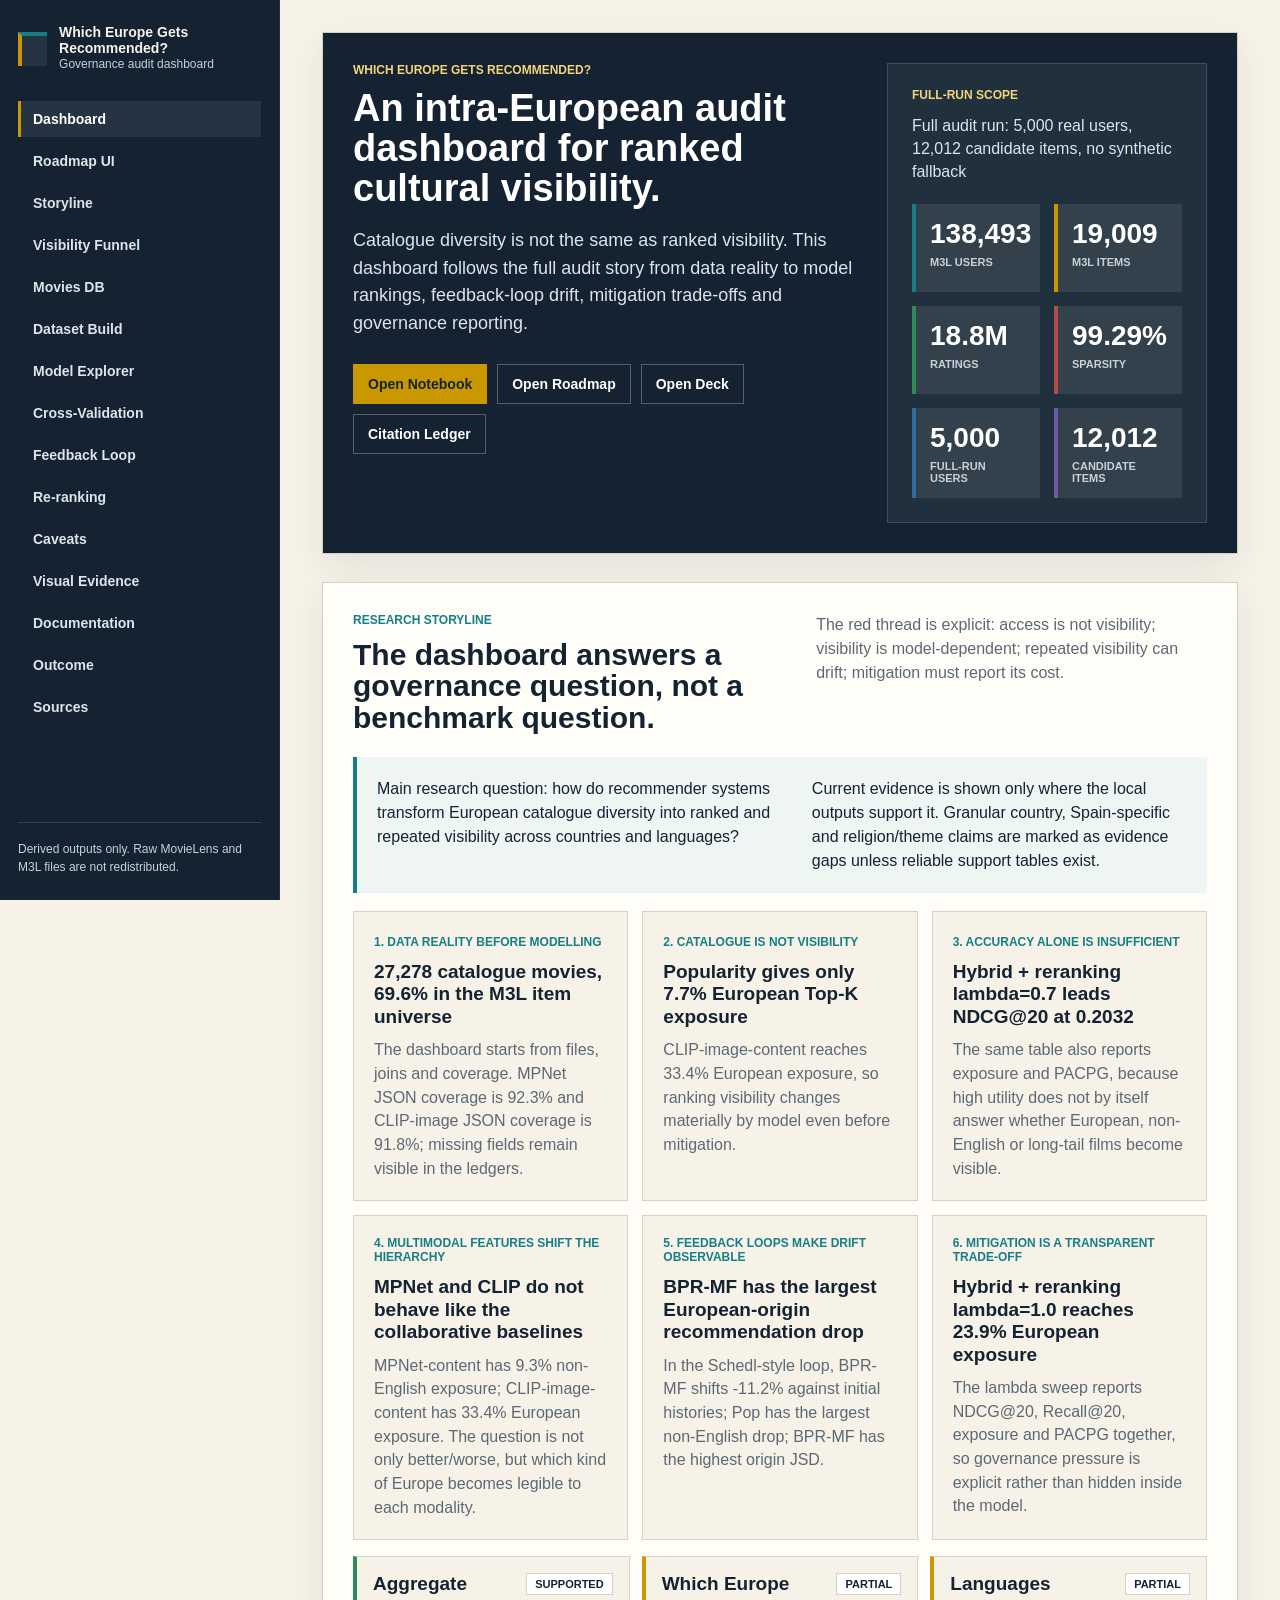
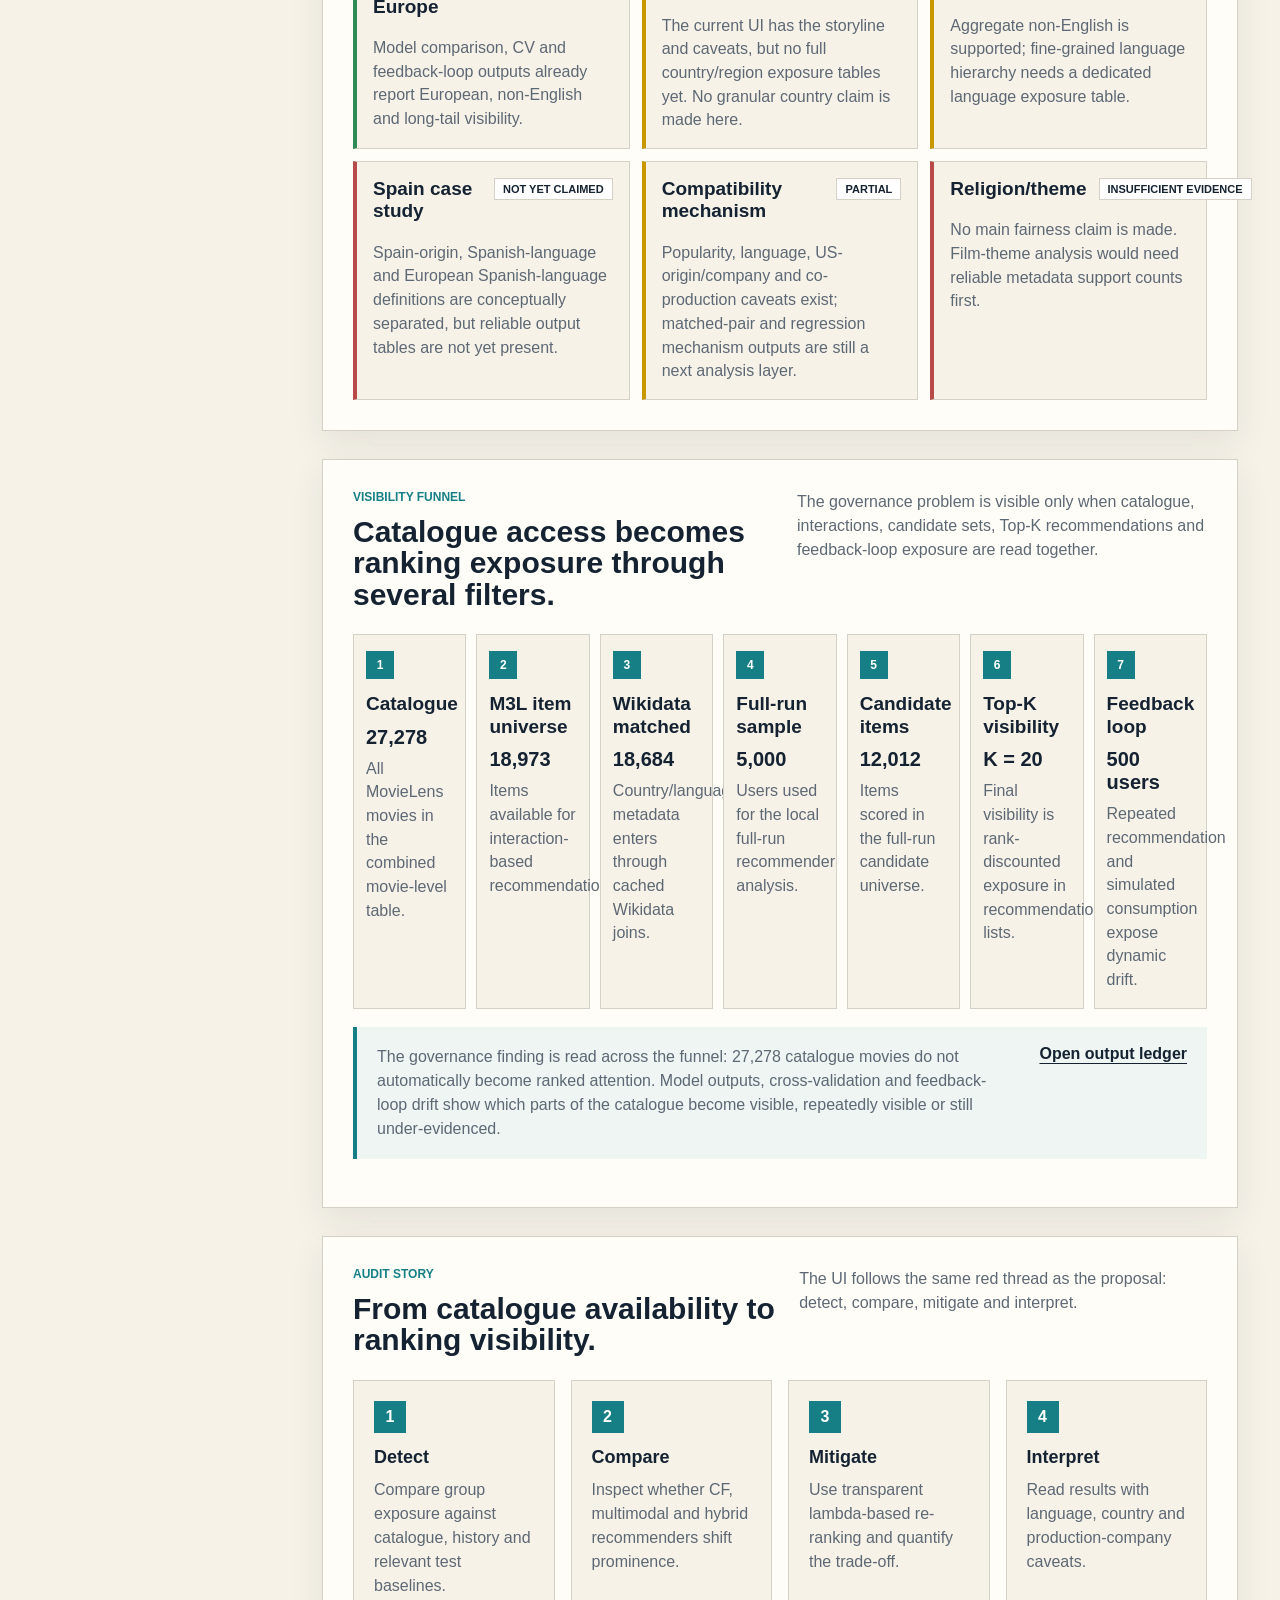
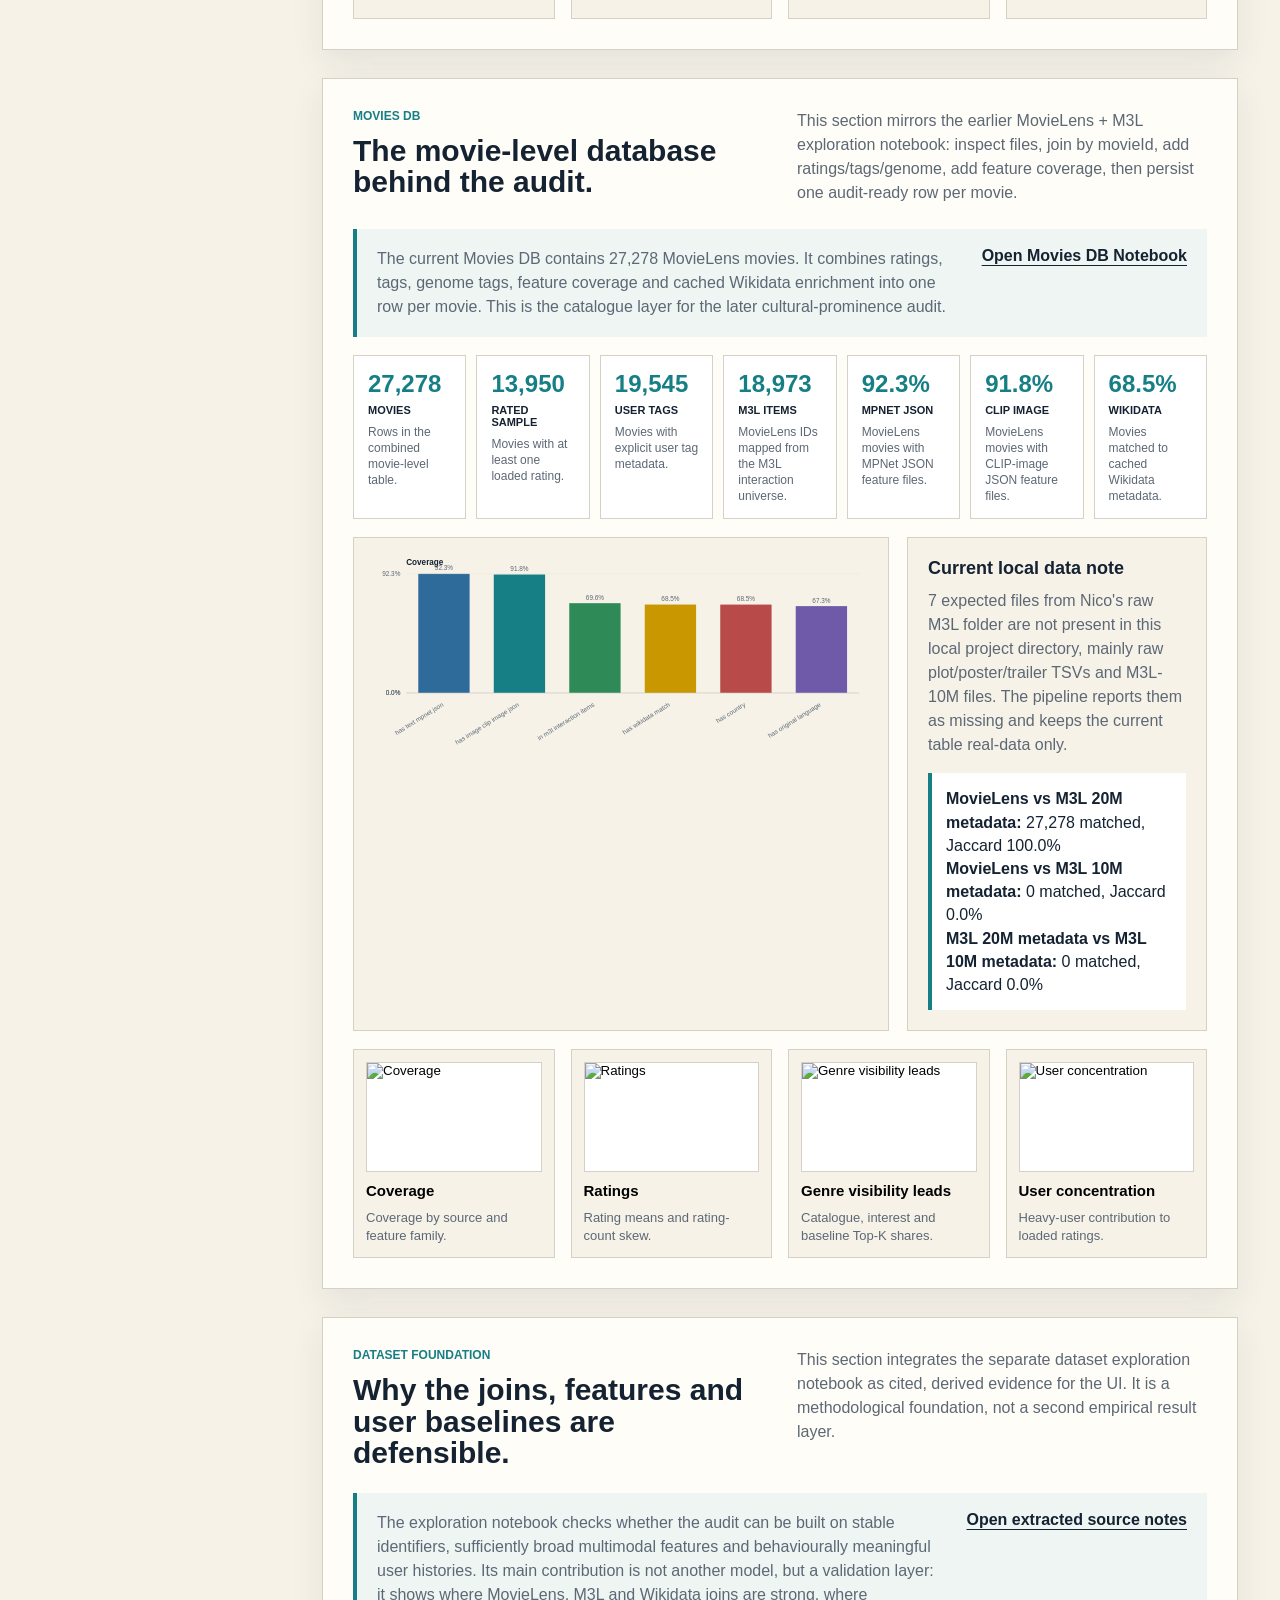
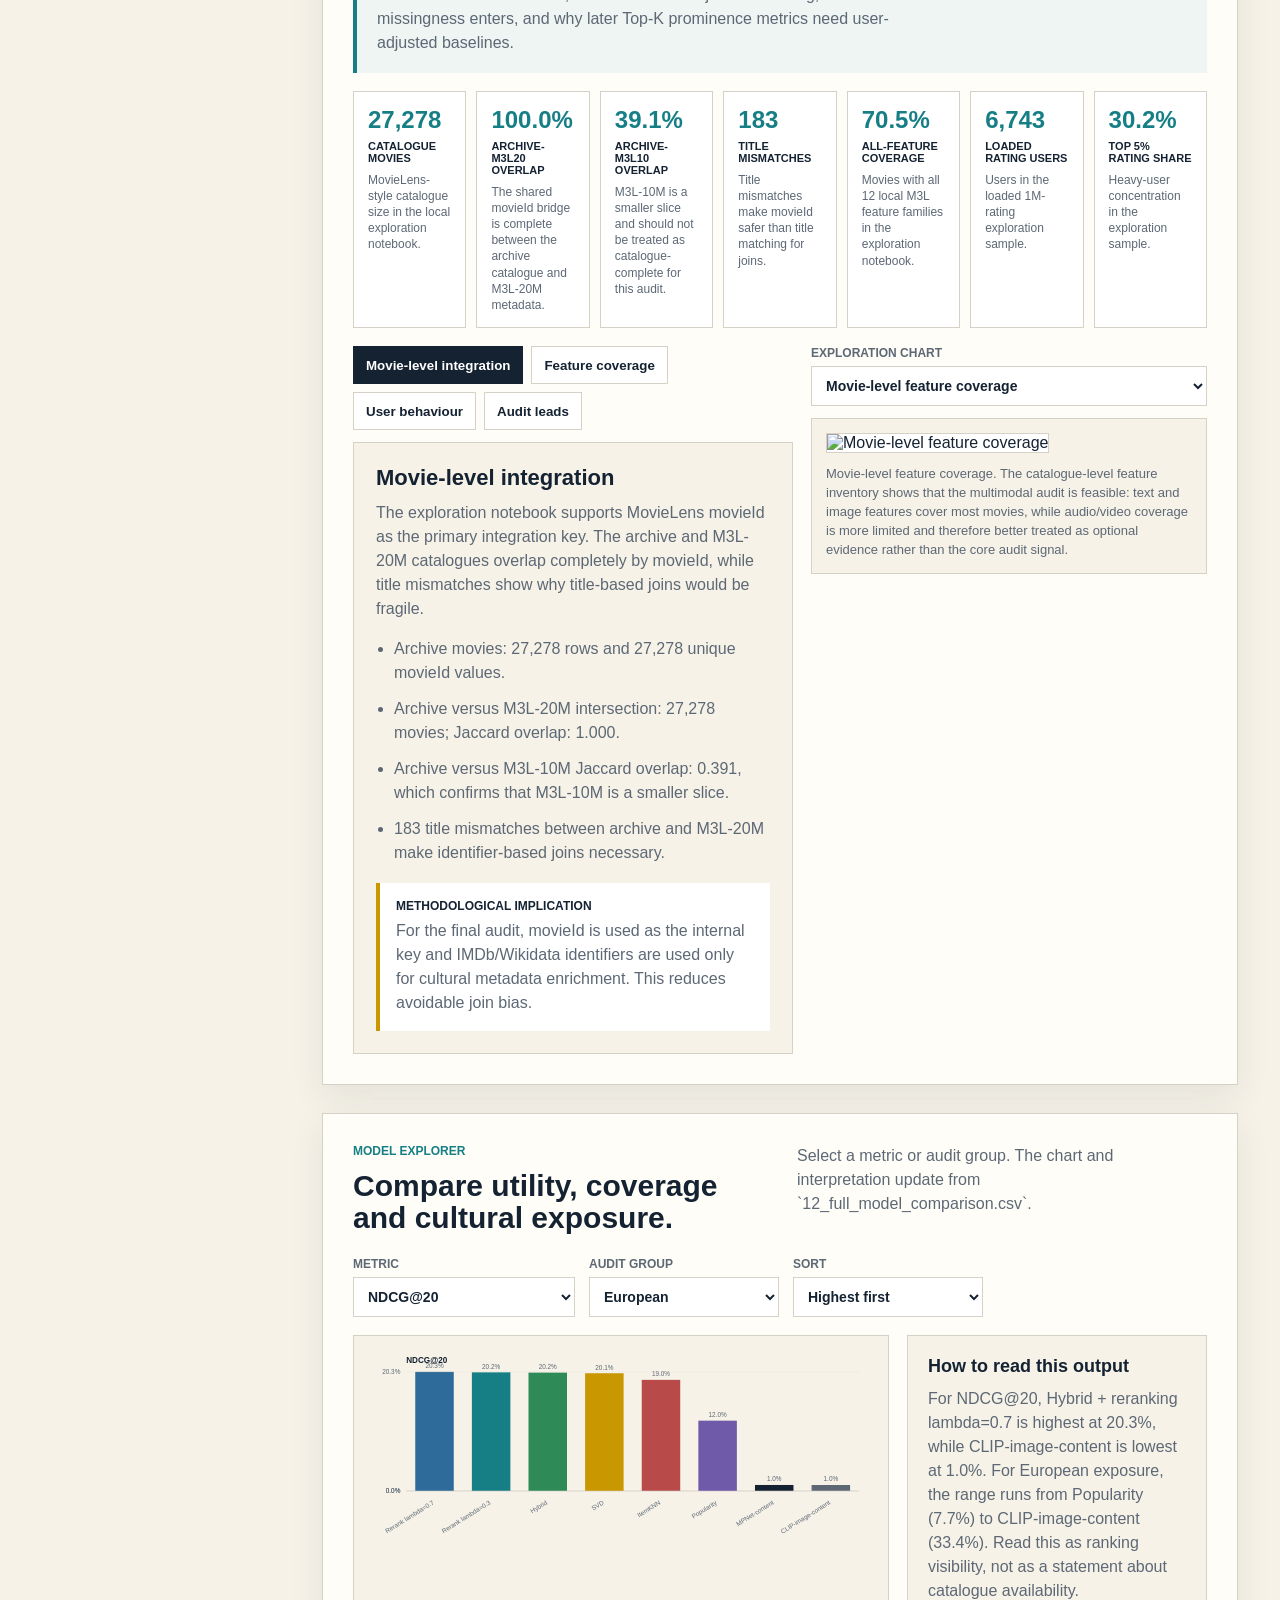
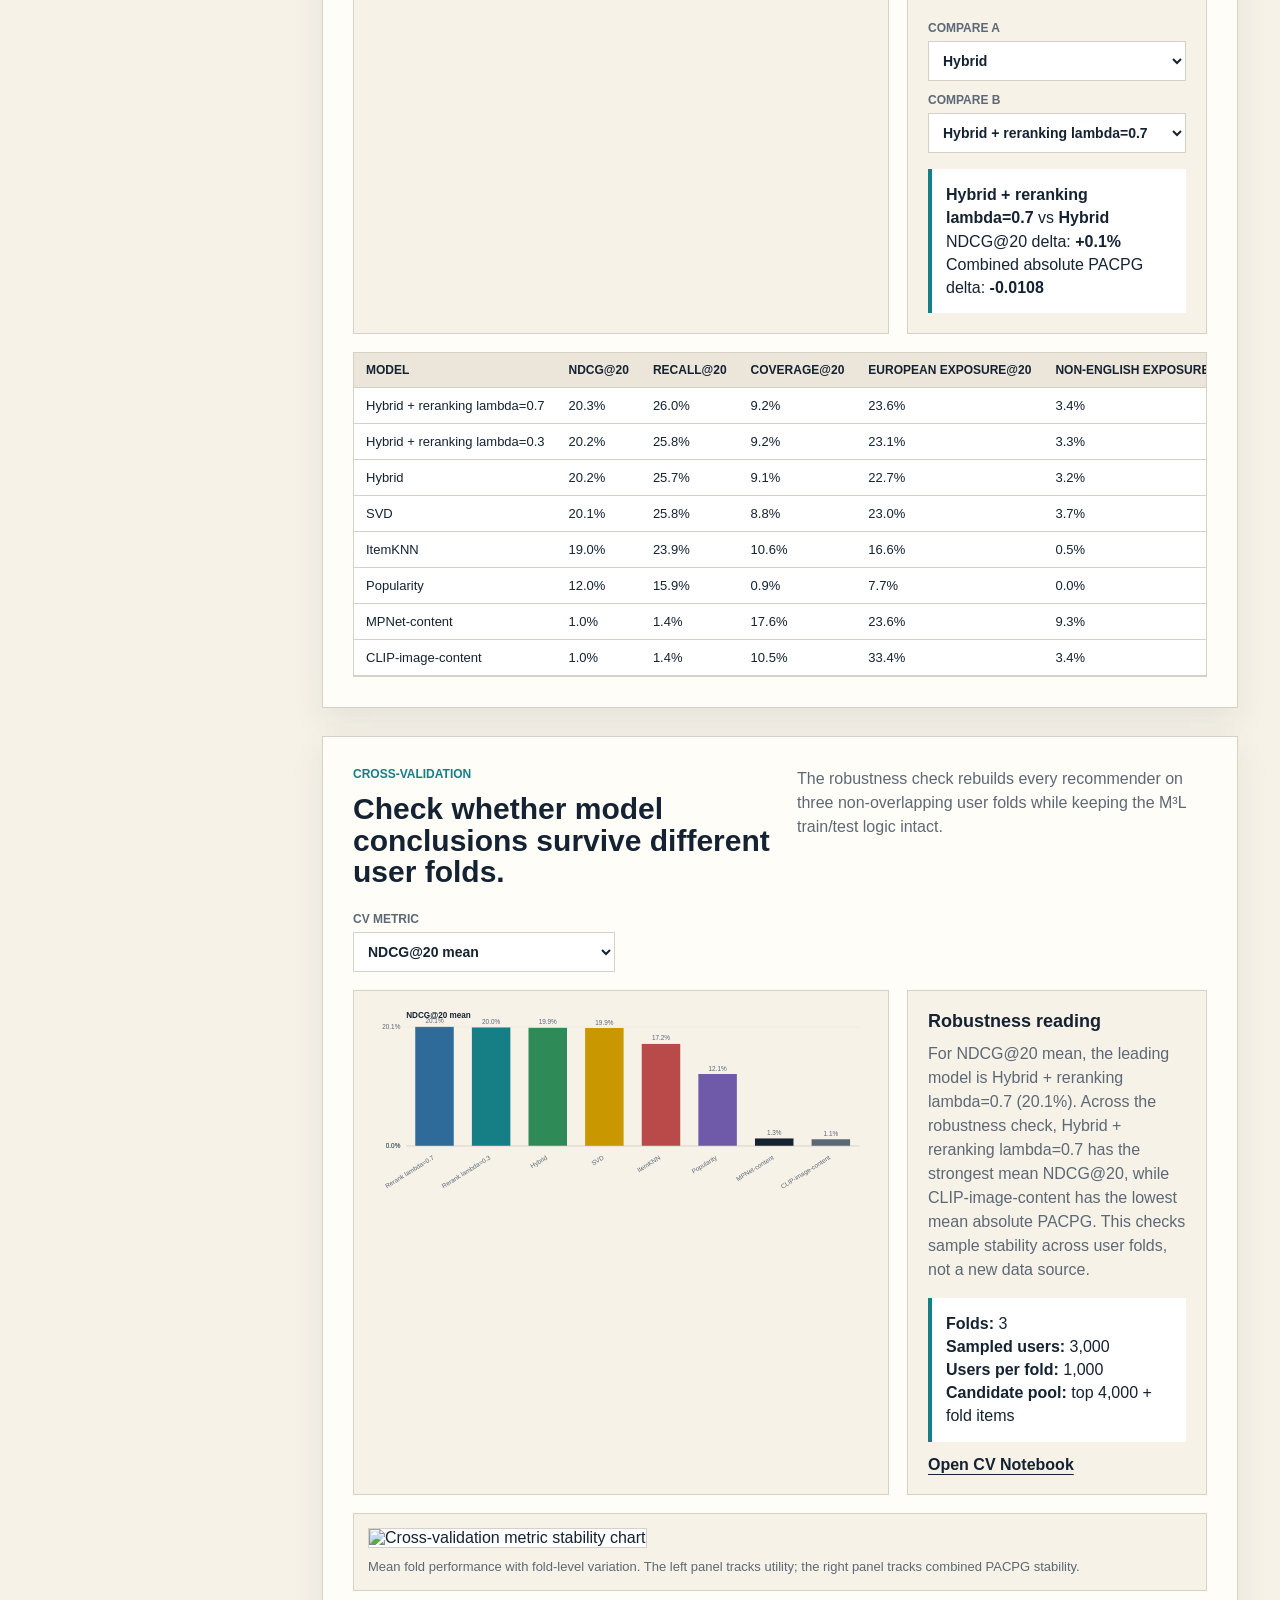
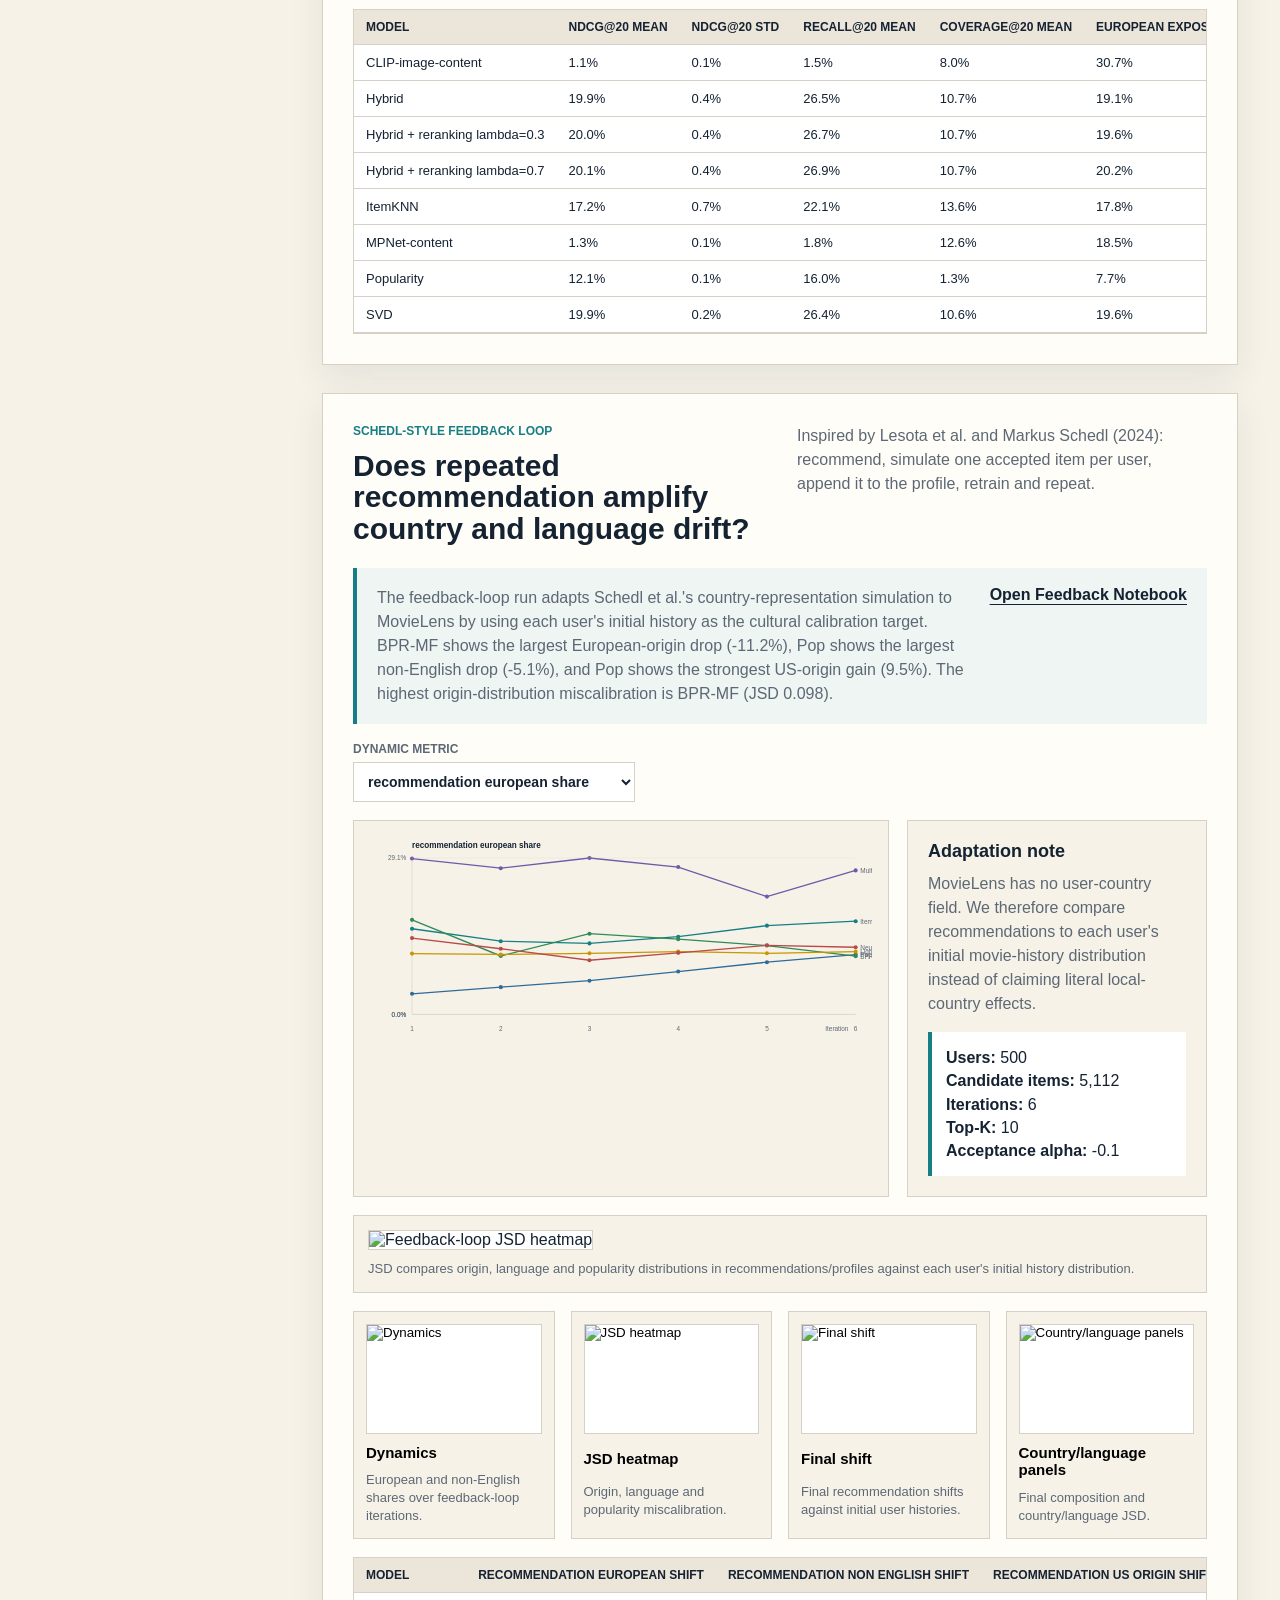
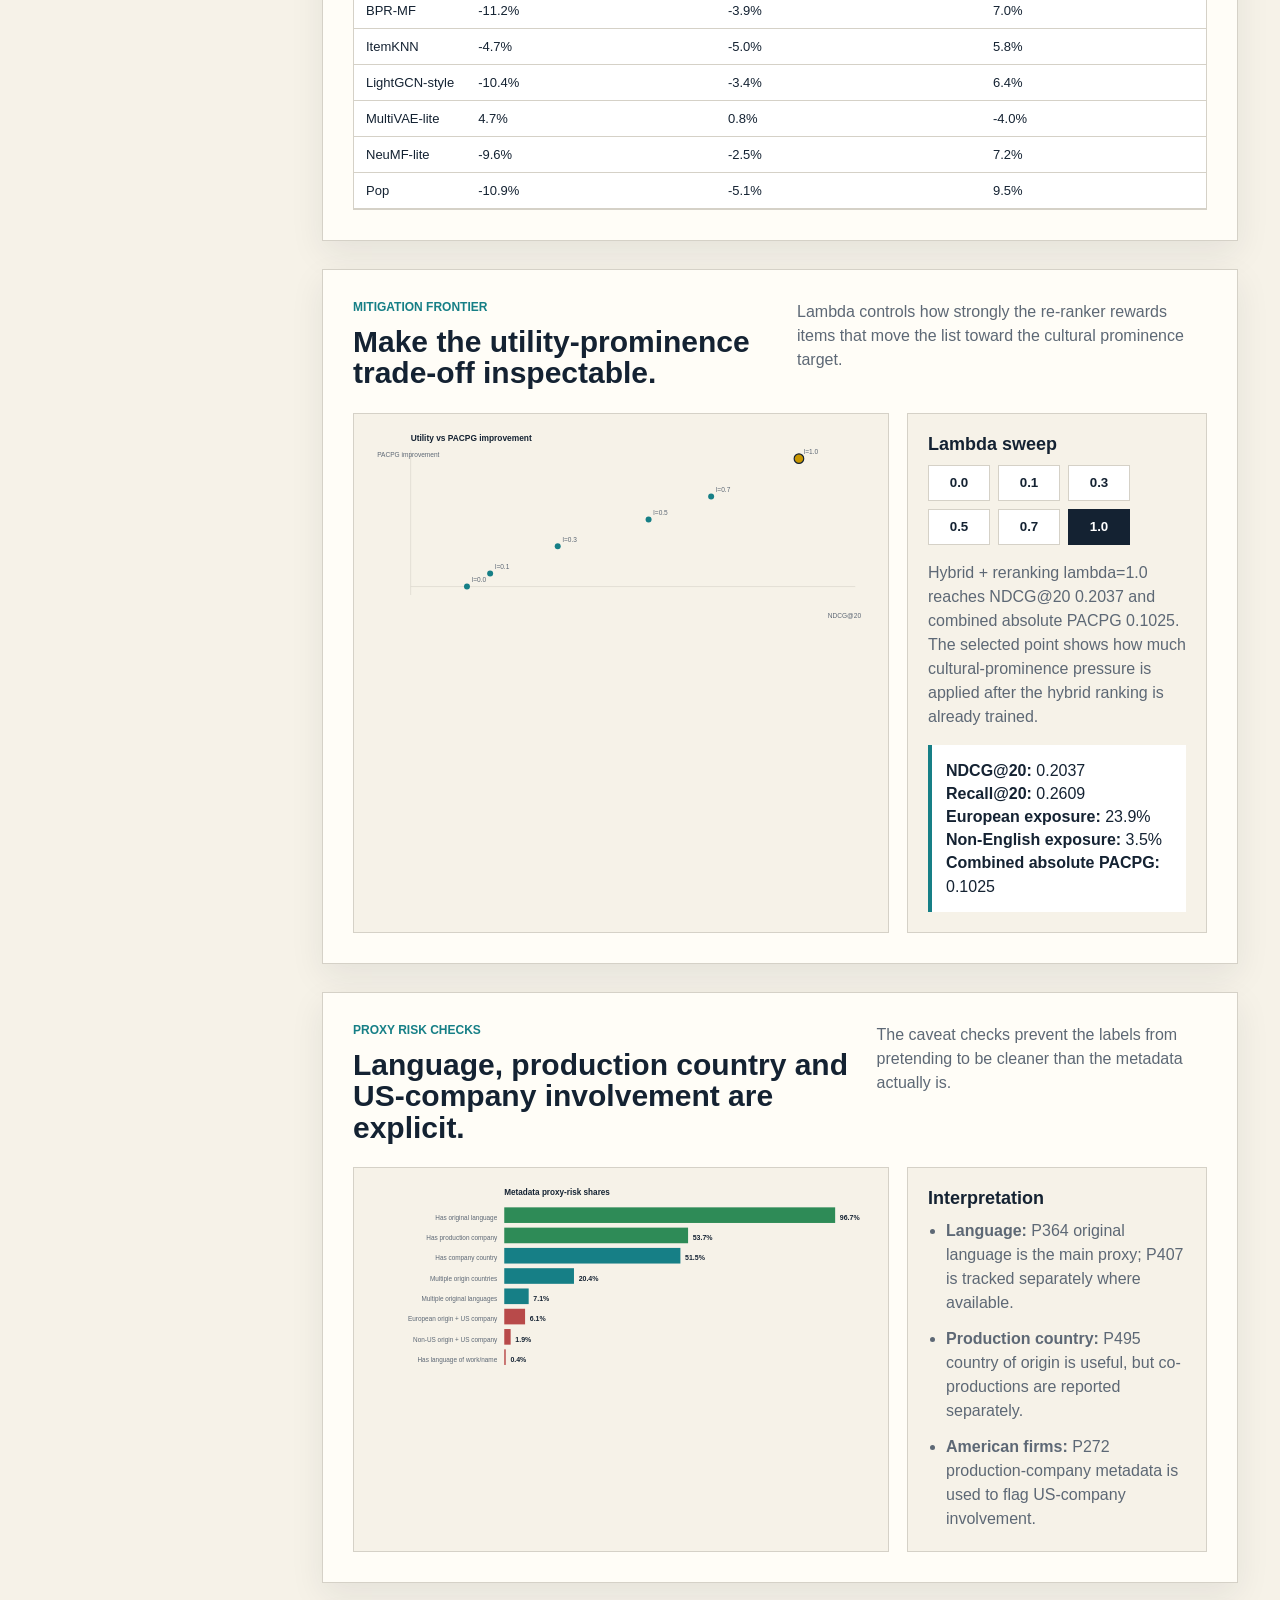
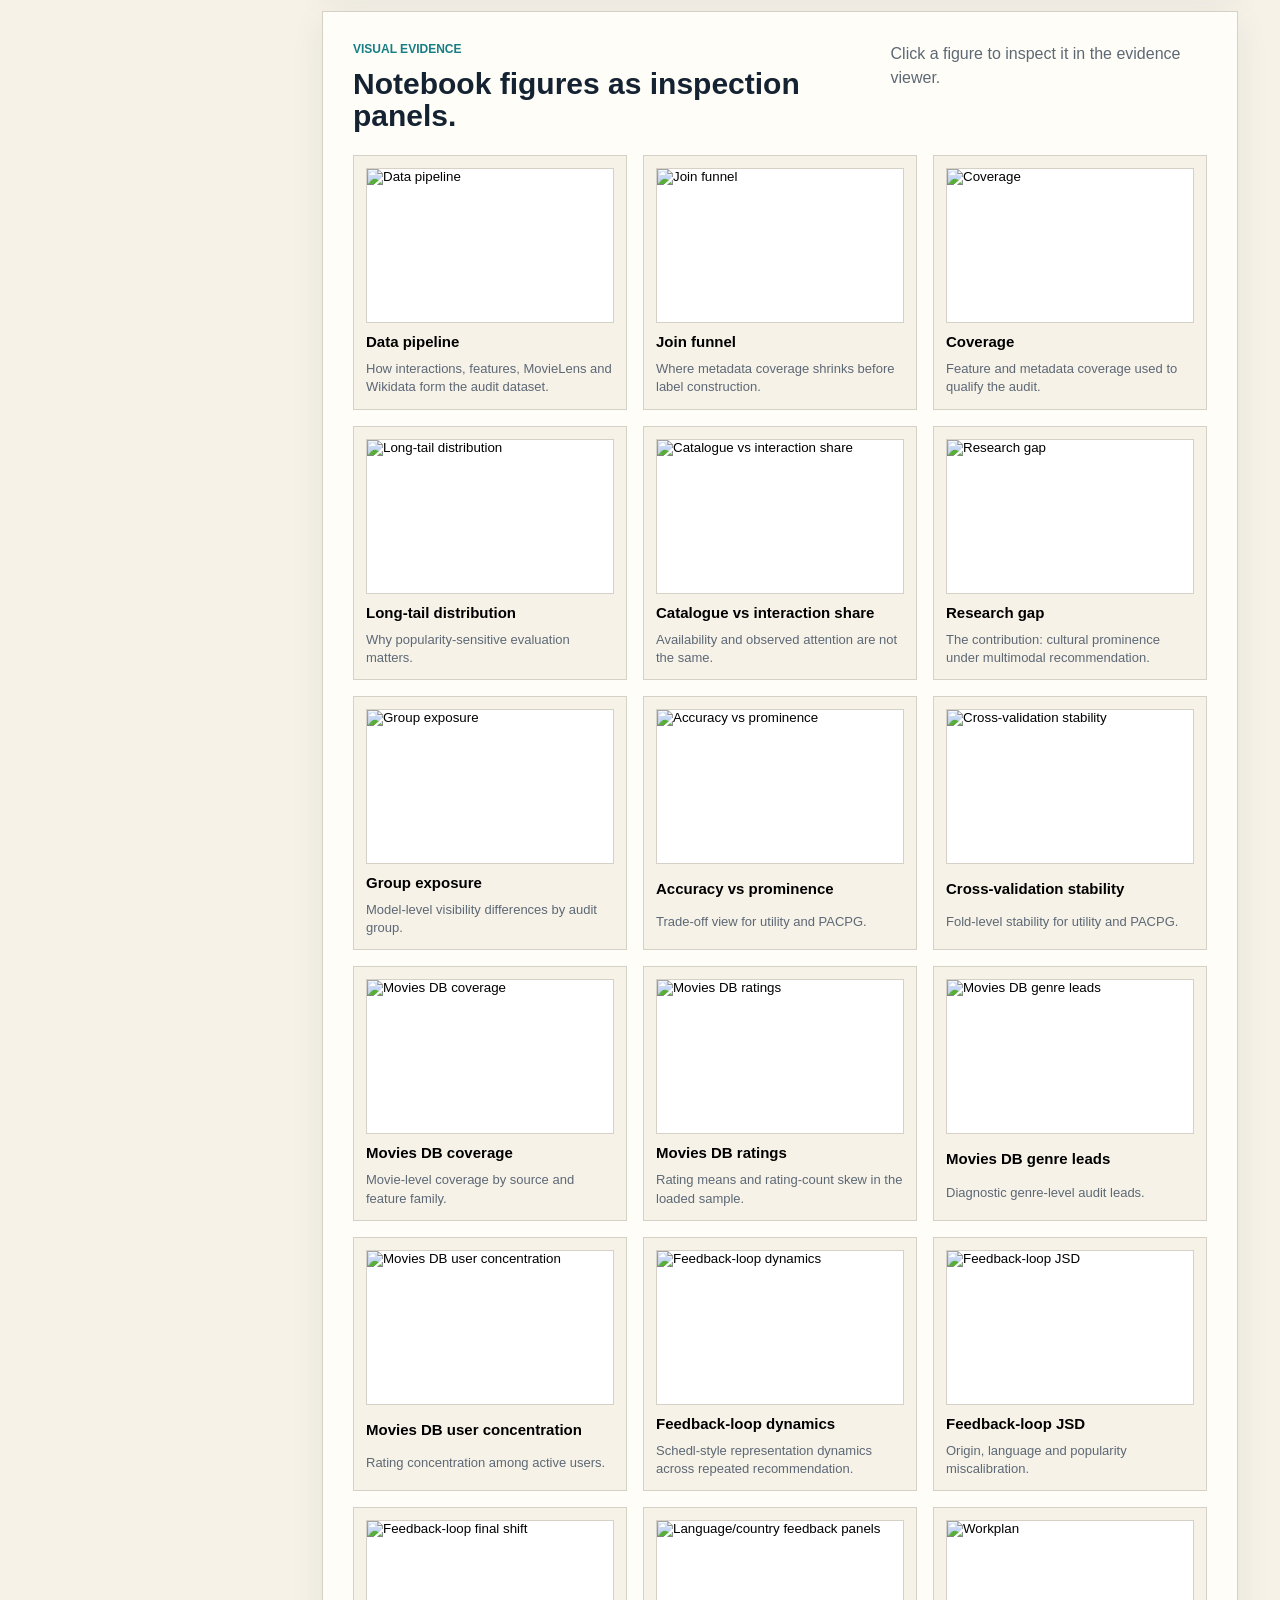
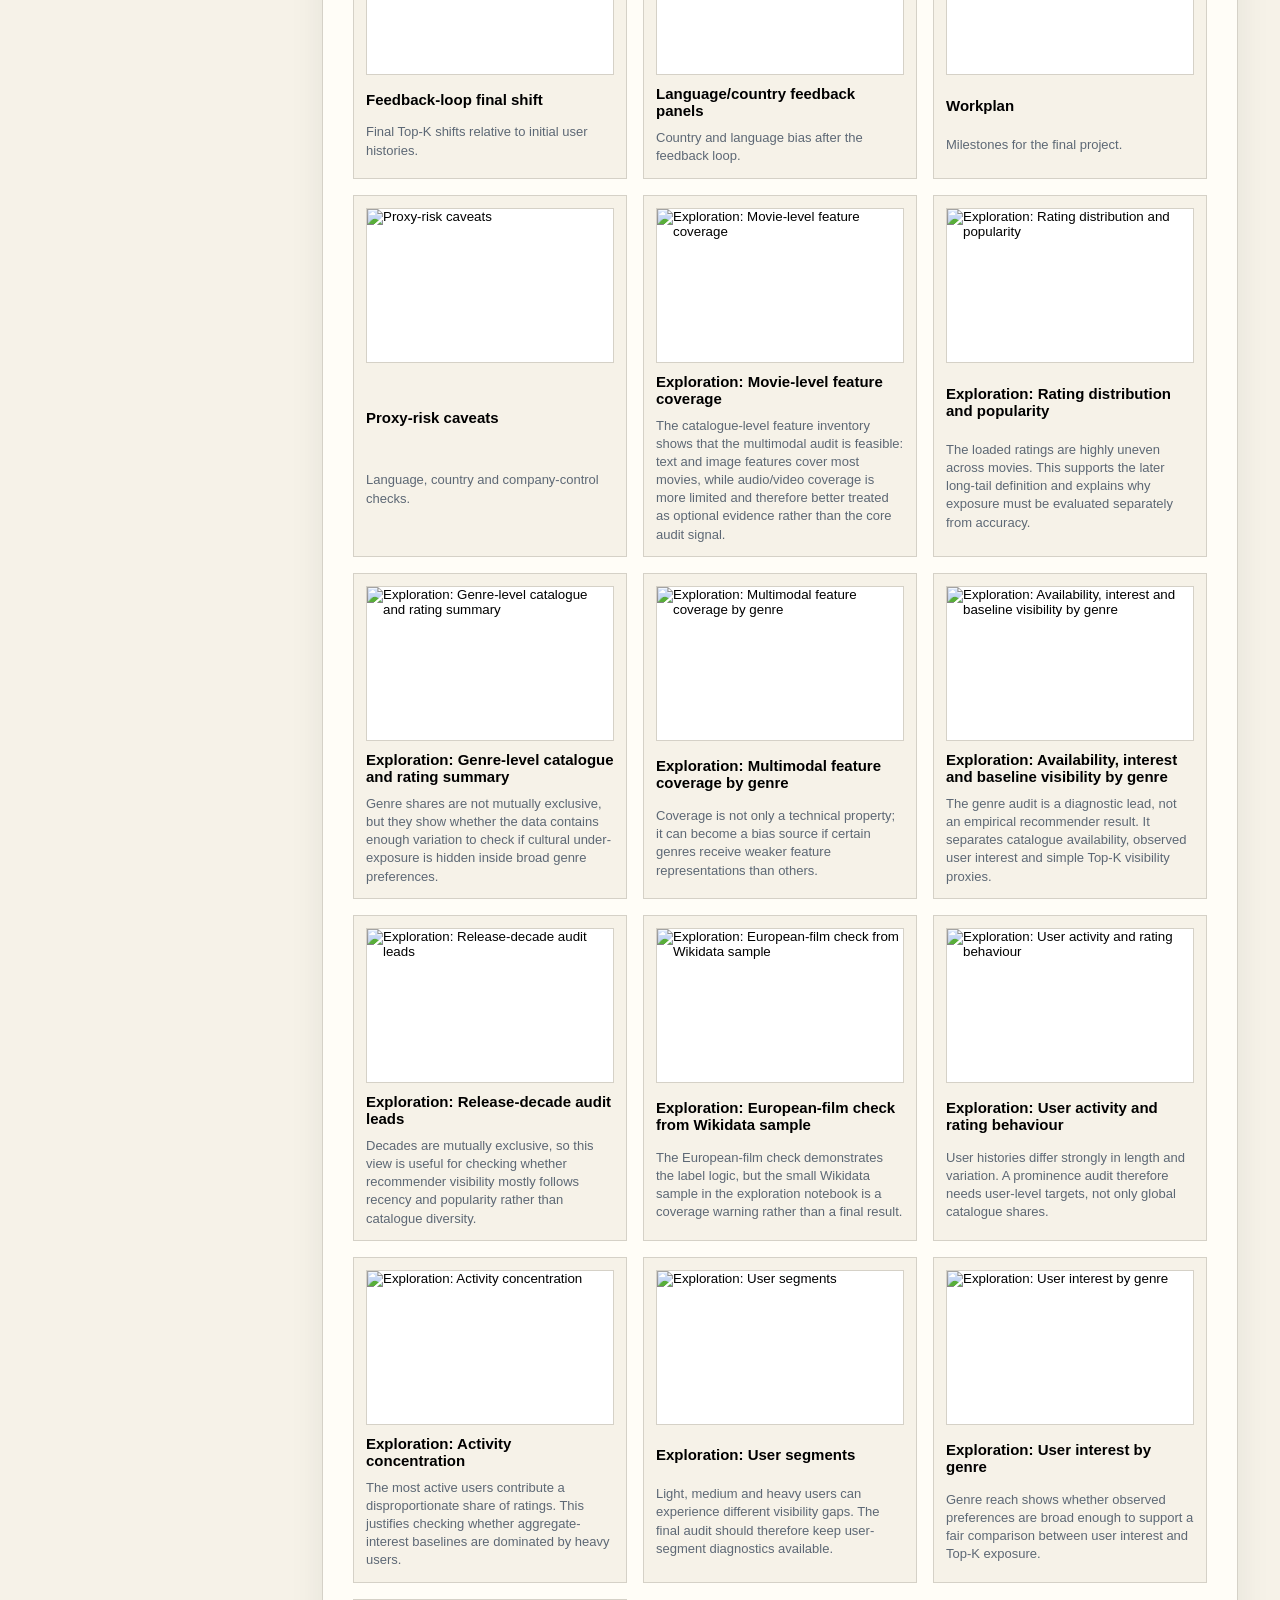
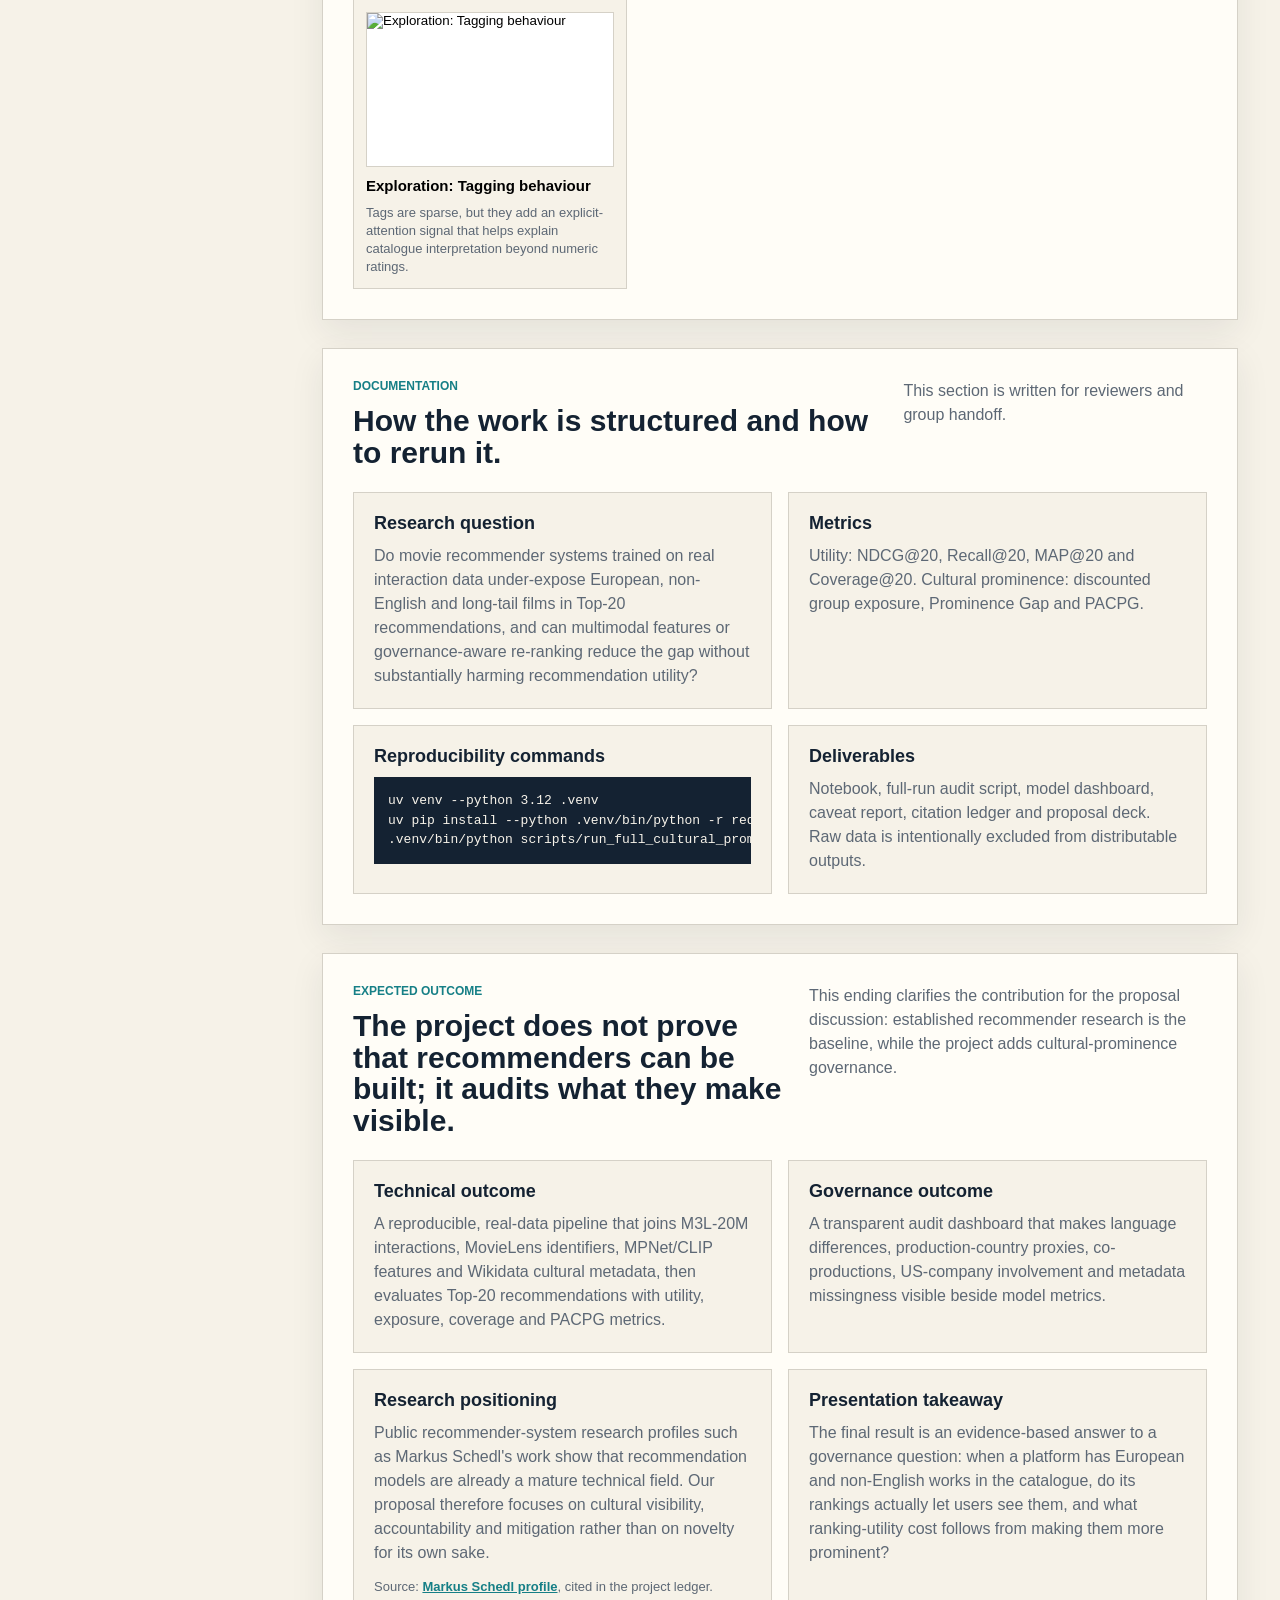
==== ui/index.html @ 0eaca61f "Initial cultural prominence audit analysis package" ====
<!doctype html>
<html lang="en">
  <head>
    <meta charset="utf-8" />
    <meta name="viewport" content="width=device-width, initial-scale=1" />
    <title>Which Europe Gets Recommended? | Interactive Audit Dashboard</title>
    <link rel="icon" href="data:," />
    <link rel="stylesheet" href="./styles.css" />
  </head>
  <body>
    <div class="app-shell">
      <aside class="sidebar" aria-label="Project navigation">
        <div class="brand">
          <div class="brand-mark" aria-hidden="true"></div>
          <div>
            <div class="brand-title">Which Europe Gets Recommended?</div>
            <div class="brand-subtitle">Governance audit dashboard</div>
          </div>
        </div>
        <nav class="nav-list">
          <a href="#dashboard" class="nav-link active" data-section-link="dashboard">Dashboard</a>
          <a href="./roadmap.html" class="nav-link">Roadmap UI</a>
          <a href="#storyline" class="nav-link" data-section-link="storyline">Storyline</a>
          <a href="#visibility-funnel" class="nav-link" data-section-link="visibility-funnel">Visibility Funnel</a>
          <a href="#movies-db" class="nav-link" data-section-link="movies-db">Movies DB</a>
          <a href="#dataset-foundation" class="nav-link" data-section-link="dataset-foundation">Dataset Build</a>
          <a href="#models" class="nav-link" data-section-link="models">Model Explorer</a>
          <a href="#cross-validation" class="nav-link" data-section-link="cross-validation">Cross-Validation</a>
          <a href="#feedback-loop" class="nav-link" data-section-link="feedback-loop">Feedback Loop</a>
          <a href="#reranking" class="nav-link" data-section-link="reranking">Re-ranking</a>
          <a href="#caveats" class="nav-link" data-section-link="caveats">Caveats</a>
          <a href="#evidence" class="nav-link" data-section-link="evidence">Visual Evidence</a>
          <a href="#documentation" class="nav-link" data-section-link="documentation">Documentation</a>
          <a href="#outcome" class="nav-link" data-section-link="outcome">Outcome</a>
          <a href="#sources" class="nav-link" data-section-link="sources">Sources</a>
        </nav>
        <div class="sidebar-note">
          Derived outputs only. Raw MovieLens and M3L files are not redistributed.
        </div>
      </aside>

      <main class="main">
        <section class="hero section-block" id="dashboard">
          <div class="hero-copy">
            <p class="eyebrow">Which Europe Gets Recommended?</p>
            <h1>An intra-European audit dashboard for ranked cultural visibility.</h1>
            <p class="lede">
              Catalogue diversity is not the same as ranked visibility. This dashboard follows
              the full audit story from data reality to model rankings, feedback-loop drift,
              mitigation trade-offs and governance reporting.
            </p>
            <div class="hero-actions" aria-label="Primary project actions">
              <a class="button primary" href="../notebooks/does_algorithm_hide_europe_realdata.ipynb">Open Notebook</a>
              <a class="button" href="./roadmap.html">Open Roadmap</a>
              <a class="button" href="../outputs/does_algorithm_hide_europe_proposal_deck.pptx">Open Deck</a>
              <a class="button" href="../outputs/source_citation_ledger.csv">Citation Ledger</a>
            </div>
          </div>
          <div class="hero-panel">
            <div class="panel-label">Full-run scope</div>
            <div id="runScope" class="run-scope"></div>
            <div class="metric-grid" id="heroMetrics"></div>
          </div>
        </section>

        <section class="section-block story-section" id="storyline">
          <div class="section-header">
            <div>
              <p class="eyebrow">Research storyline</p>
              <h2>The dashboard answers a governance question, not a benchmark question.</h2>
            </div>
            <p class="section-note">
              The red thread is explicit: access is not visibility; visibility is model-dependent;
              repeated visibility can drift; mitigation must report its cost.
            </p>
          </div>

          <div class="story-intro">
            <p>
              Main research question: how do recommender systems transform European catalogue
              diversity into ranked and repeated visibility across countries and languages?
            </p>
            <p>
              Current evidence is shown only where the local outputs support it. Granular country,
              Spain-specific and religion/theme claims are marked as evidence gaps unless reliable
              support tables exist.
            </p>
          </div>

          <div class="story-grid" id="storyCards"></div>
          <div class="status-grid" id="evidenceStatusCards"></div>
        </section>

        <section class="section-block" id="visibility-funnel">
          <div class="section-header">
            <div>
              <p class="eyebrow">Visibility funnel</p>
              <h2>Catalogue access becomes ranking exposure through several filters.</h2>
            </div>
            <p class="section-note">
              The governance problem is visible only when catalogue, interactions, candidate sets,
              Top-K recommendations and feedback-loop exposure are read together.
            </p>
          </div>
          <div class="funnel-grid" id="visibilityFunnel"></div>
          <div class="foundation-summary">
            <p id="funnelInterpretation"></p>
            <a class="text-link" href="../outputs/README_outputs.md">Open output ledger</a>
          </div>
        </section>

        <section class="section-block">
          <div class="section-header">
            <div>
              <p class="eyebrow">Audit story</p>
              <h2>From catalogue availability to ranking visibility.</h2>
            </div>
            <p class="section-note">
              The UI follows the same red thread as the proposal: detect, compare,
              mitigate and interpret.
            </p>
          </div>
          <div class="flow" aria-label="Audit workflow">
            <div class="flow-step">
              <span class="step-index">1</span>
              <h3>Detect</h3>
              <p>Compare group exposure against catalogue, history and relevant test baselines.</p>
            </div>
            <div class="flow-step">
              <span class="step-index">2</span>
              <h3>Compare</h3>
              <p>Inspect whether CF, multimodal and hybrid recommenders shift prominence.</p>
            </div>
            <div class="flow-step">
              <span class="step-index">3</span>
              <h3>Mitigate</h3>
              <p>Use transparent lambda-based re-ranking and quantify the trade-off.</p>
            </div>
            <div class="flow-step">
              <span class="step-index">4</span>
              <h3>Interpret</h3>
              <p>Read results with language, country and production-company caveats.</p>
            </div>
          </div>
        </section>

        <section class="section-block" id="movies-db">
          <div class="section-header">
            <div>
              <p class="eyebrow">Movies DB</p>
              <h2>The movie-level database behind the audit.</h2>
            </div>
            <p class="section-note">
              This section mirrors the earlier MovieLens + M3L exploration notebook:
              inspect files, join by movieId, add ratings/tags/genome, add feature coverage,
              then persist one audit-ready row per movie.
            </p>
          </div>

          <div class="foundation-summary">
            <p id="moviesDbInterpretation"></p>
            <a class="text-link" href="../notebooks/movies_db_pipeline.ipynb">Open Movies DB Notebook</a>
          </div>

          <div class="foundation-kpis" id="moviesDbKpis"></div>

          <div class="chart-layout">
            <div class="chart-surface">
              <div id="moviesDbCoverageChart" class="svg-host" role="img" aria-label="Movies DB coverage chart"></div>
            </div>
            <div class="insight-panel">
              <h3>Current local data note</h3>
              <p id="moviesDbLocalNote"></p>
              <div class="mini-metrics" id="moviesDbOverlap"></div>
            </div>
          </div>

          <div class="evidence-grid compact-evidence" id="moviesDbFigureGrid"></div>
        </section>

        <section class="section-block dataset-foundation" id="dataset-foundation">
          <div class="section-header">
            <div>
              <p class="eyebrow">Dataset foundation</p>
              <h2>Why the joins, features and user baselines are defensible.</h2>
            </div>
            <p class="section-note">
              This section integrates the separate dataset exploration notebook as cited,
              derived evidence for the UI. It is a methodological foundation, not a second
              empirical result layer.
            </p>
          </div>

          <div class="foundation-summary">
            <p>
              The exploration notebook checks whether the audit can be built on stable identifiers,
              sufficiently broad multimodal features and behaviourally meaningful user histories.
              Its main contribution is not another model, but a validation layer: it shows where
              MovieLens, M3L and Wikidata joins are strong, where missingness enters, and why
              later Top-K prominence metrics need user-adjusted baselines.
            </p>
            <a class="text-link" href="../outputs/dataset_exploration_source_notes.md">Open extracted source notes</a>
          </div>

          <div class="foundation-kpis" id="foundationKpis"></div>

          <div class="foundation-layout">
            <div class="foundation-left">
              <div class="segmented" id="foundationTabs" role="tablist" aria-label="Dataset foundation views"></div>
              <div class="foundation-panel">
                <h3 id="foundationTitle"></h3>
                <p id="foundationClaim"></p>
                <ul id="foundationEvidence" class="plain-list"></ul>
                <div class="method-box">
                  <span>Methodological implication</span>
                  <p id="foundationMethod"></p>
                </div>
              </div>
            </div>

            <div class="foundation-right">
              <div class="figure-selector">
                <label>
                  Exploration chart
                  <select id="explorationFigureSelect"></select>
                </label>
              </div>
              <figure class="exploration-figure">
                <img id="explorationFigure" alt="" />
                <figcaption id="explorationCaption"></figcaption>
              </figure>
            </div>
          </div>
        </section>

        <section class="section-block" id="models">
          <div class="section-header">
            <div>
              <p class="eyebrow">Model explorer</p>
              <h2>Compare utility, coverage and cultural exposure.</h2>
            </div>
            <p class="section-note">
              Select a metric or audit group. The chart and interpretation update from
              `12_full_model_comparison.csv`.
            </p>
          </div>

          <div class="control-row">
            <label>
              Metric
              <select id="metricSelect"></select>
            </label>
            <label>
              Audit group
              <select id="groupSelect">
                <option value="European">European</option>
                <option value="Non-English">Non-English</option>
                <option value="Long-tail">Long-tail</option>
              </select>
            </label>
            <label>
              Sort
              <select id="sortSelect">
                <option value="desc">Highest first</option>
                <option value="asc">Lowest first</option>
                <option value="original">Method order</option>
              </select>
            </label>
          </div>

          <div class="chart-layout">
            <div class="chart-surface">
              <div id="modelChart" class="svg-host" role="img" aria-label="Model metric bar chart"></div>
            </div>
            <div class="insight-panel">
              <h3>How to read this output</h3>
              <p id="metricInterpretation"></p>
              <div class="comparison-pair">
                <label>
                  Compare A
                  <select id="compareA"></select>
                </label>
                <label>
                  Compare B
                  <select id="compareB"></select>
                </label>
              </div>
              <div id="pairComparison" class="pair-output"></div>
            </div>
          </div>

          <div class="table-wrap">
            <table id="modelTable"></table>
          </div>
        </section>

        <section class="section-block" id="cross-validation">
          <div class="section-header">
            <div>
              <p class="eyebrow">Cross-validation</p>
              <h2>Check whether model conclusions survive different user folds.</h2>
            </div>
            <p class="section-note">
              The robustness check rebuilds every recommender on three non-overlapping user folds
              while keeping the M³L train/test logic intact.
            </p>
          </div>

          <div class="control-row">
            <label>
              CV metric
              <select id="cvMetricSelect"></select>
            </label>
          </div>

          <div class="chart-layout">
            <div class="chart-surface">
              <div id="cvChart" class="svg-host" role="img" aria-label="Cross-validation model bar chart"></div>
            </div>
            <div class="insight-panel">
              <h3>Robustness reading</h3>
              <p id="cvInterpretation"></p>
              <div class="mini-metrics" id="cvProtocol"></div>
              <a class="text-link block-link" href="../notebooks/recommender_pipeline_cross_validation.ipynb">Open CV Notebook</a>
            </div>
          </div>

          <figure class="wide-figure">
            <img src="../outputs/15_cv_metric_stability.png" alt="Cross-validation metric stability chart" />
            <figcaption>
              Mean fold performance with fold-level variation. The left panel tracks utility; the right panel tracks combined PACPG stability.
            </figcaption>
          </figure>

          <div class="table-wrap">
            <table id="cvTable"></table>
          </div>
        </section>

        <section class="section-block" id="feedback-loop">
          <div class="section-header">
            <div>
              <p class="eyebrow">Schedl-style feedback loop</p>
              <h2>Does repeated recommendation amplify country and language drift?</h2>
            </div>
            <p class="section-note">
              Inspired by Lesota et al. and Markus Schedl (2024): recommend, simulate
              one accepted item per user, append it to the profile, retrain and repeat.
            </p>
          </div>

          <div class="foundation-summary">
            <p id="feedbackInterpretation"></p>
            <a class="text-link" href="../notebooks/schedl_feedback_loop_audit.ipynb">Open Feedback Notebook</a>
          </div>

          <div class="control-row">
            <label>
              Dynamic metric
              <select id="feedbackMetricSelect"></select>
            </label>
          </div>

          <div class="chart-layout">
            <div class="chart-surface">
              <div id="feedbackChart" class="svg-host" role="img" aria-label="Feedback-loop line chart"></div>
            </div>
            <div class="insight-panel">
              <h3>Adaptation note</h3>
              <p>
                MovieLens has no user-country field. We therefore compare recommendations
                to each user's initial movie-history distribution instead of claiming literal
                local-country effects.
              </p>
              <div class="mini-metrics" id="feedbackProtocol"></div>
            </div>
          </div>

          <figure class="wide-figure">
            <img src="../outputs/32_feedback_loop_jsd_heatmap.png" alt="Feedback-loop JSD heatmap" />
            <figcaption>
              JSD compares origin, language and popularity distributions in recommendations/profiles
              against each user's initial history distribution.
            </figcaption>
          </figure>

          <div class="evidence-grid compact-evidence" id="feedbackFigureGrid"></div>

          <div class="table-wrap">
            <table id="feedbackTable"></table>
          </div>
        </section>

        <section class="section-block" id="reranking">
          <div class="section-header">
            <div>
              <p class="eyebrow">Mitigation frontier</p>
              <h2>Make the utility-prominence trade-off inspectable.</h2>
            </div>
            <p class="section-note">
              Lambda controls how strongly the re-ranker rewards items that move the
              list toward the cultural prominence target.
            </p>
          </div>
          <div class="chart-layout">
            <div class="chart-surface">
              <div id="rerankChart" class="svg-host" role="img" aria-label="Re-ranking frontier chart"></div>
            </div>
            <div class="insight-panel">
              <h3>Lambda sweep</h3>
              <div class="lambda-buttons" id="lambdaButtons"></div>
              <p id="lambdaInterpretation"></p>
              <div id="lambdaMetrics" class="mini-metrics"></div>
            </div>
          </div>
        </section>

        <section class="section-block" id="caveats">
          <div class="section-header">
            <div>
              <p class="eyebrow">Proxy risk checks</p>
              <h2>Language, production country and US-company involvement are explicit.</h2>
            </div>
            <p class="section-note">
              The caveat checks prevent the labels from pretending to be cleaner than
              the metadata actually is.
            </p>
          </div>
          <div class="chart-layout">
            <div class="chart-surface">
              <div id="proxyChart" class="svg-host" role="img" aria-label="Proxy risk bar chart"></div>
            </div>
            <div class="insight-panel">
              <h3>Interpretation</h3>
              <ul class="plain-list">
                <li><strong>Language:</strong> P364 original language is the main proxy; P407 is tracked separately where available.</li>
                <li><strong>Production country:</strong> P495 country of origin is useful, but co-productions are reported separately.</li>
                <li><strong>American firms:</strong> P272 production-company metadata is used to flag US-company involvement.</li>
              </ul>
            </div>
          </div>
        </section>

        <section class="section-block" id="evidence">
          <div class="section-header">
            <div>
              <p class="eyebrow">Visual evidence</p>
              <h2>Notebook figures as inspection panels.</h2>
            </div>
            <p class="section-note">
              Click a figure to inspect it in the evidence viewer.
            </p>
          </div>
          <div class="evidence-grid" id="evidenceGrid"></div>
          <dialog id="imageDialog" class="image-dialog">
            <button class="dialog-close" id="dialogClose" aria-label="Close image viewer">Close</button>
            <img id="dialogImage" alt="" />
            <p id="dialogCaption"></p>
          </dialog>
        </section>

        <section class="section-block" id="documentation">
          <div class="section-header">
            <div>
              <p class="eyebrow">Documentation</p>
              <h2>How the work is structured and how to rerun it.</h2>
            </div>
            <p class="section-note">
              This section is written for reviewers and group handoff.
            </p>
          </div>
          <div class="doc-grid">
            <article>
              <h3>Research question</h3>
              <p>
                Do movie recommender systems trained on real interaction data under-expose
                European, non-English and long-tail films in Top-20 recommendations, and can
                multimodal features or governance-aware re-ranking reduce the gap without
                substantially harming recommendation utility?
              </p>
            </article>
            <article>
              <h3>Metrics</h3>
              <p>
                Utility: NDCG@20, Recall@20, MAP@20 and Coverage@20. Cultural prominence:
                discounted group exposure, Prominence Gap and PACPG.
              </p>
            </article>
            <article>
              <h3>Reproducibility commands</h3>
              <pre><code>uv venv --python 3.12 .venv
uv pip install --python .venv/bin/python -r requirements.txt
.venv/bin/python scripts/run_full_cultural_prominence_audit.py</code></pre>
            </article>
            <article>
              <h3>Deliverables</h3>
              <p>
                Notebook, full-run audit script, model dashboard, caveat report, citation ledger
                and proposal deck. Raw data is intentionally excluded from distributable outputs.
              </p>
            </article>
          </div>
        </section>

        <section class="section-block" id="outcome">
          <div class="section-header">
            <div>
              <p class="eyebrow">Expected outcome</p>
              <h2>The project does not prove that recommenders can be built; it audits what they make visible.</h2>
            </div>
            <p class="section-note">
              This ending clarifies the contribution for the proposal discussion: established recommender
              research is the baseline, while the project adds cultural-prominence governance.
            </p>
          </div>
          <div class="doc-grid">
            <article>
              <h3>Technical outcome</h3>
              <p>
                A reproducible, real-data pipeline that joins M3L-20M interactions, MovieLens identifiers,
                MPNet/CLIP features and Wikidata cultural metadata, then evaluates Top-20 recommendations
                with utility, exposure, coverage and PACPG metrics.
              </p>
            </article>
            <article>
              <h3>Governance outcome</h3>
              <p>
                A transparent audit dashboard that makes language differences, production-country proxies,
                co-productions, US-company involvement and metadata missingness visible beside model metrics.
              </p>
            </article>
            <article>
              <h3>Research positioning</h3>
              <p>
                Public recommender-system research profiles such as Markus Schedl's work show that
                recommendation models are already a mature technical field. Our proposal therefore focuses
                on cultural visibility, accountability and mitigation rather than on novelty for its own sake.
              </p>
              <p class="source-line">
                Source: <a href="https://www.mschedl.eu/">Markus Schedl profile</a>, cited in the project ledger.
              </p>
            </article>
            <article>
              <h3>Presentation takeaway</h3>
              <p>
                The final result is an evidence-based answer to a governance question: when a platform has
                European and non-English works in the catalogue, do its rankings actually let users see them,
                and what ranking-utility cost follows from making them more prominent?
              </p>
            </article>
          </div>
        </section>

        <section class="section-block" id="sources">
          <div class="section-header">
            <div>
              <p class="eyebrow">Sources and licences</p>
              <h2>Every dataset and citation used by the UI.</h2>
            </div>
            <p class="section-note">
              Sources are taken from `data_source_ledger.csv` and `source_citation_ledger.csv`.
            </p>
          </div>
          <div class="table-wrap">
            <table id="sourceTable"></table>
          </div>
        </section>
      </main>
    </div>

    <script src="./data.js"></script>
    <script src="./app.js"></script>
  </body>
</html>
---- ui/styles.css ----
:root {
  --bg: #f6f2e8;
  --surface: #fffdf7;
  --surface-2: #ebe4d6;
  --ink: #142232;
  --muted: #5d6875;
  --line: #d5d1c7;
  --blue: #2f6b9a;
  --teal: #167f86;
  --green: #2e8b57;
  --gold: #c99700;
  --red: #b84a4a;
  --violet: #6e5aa8;
  --shadow: 0 12px 32px rgba(20, 34, 50, 0.08);
}

* {
  box-sizing: border-box;
}

html {
  scroll-behavior: smooth;
}

body {
  margin: 0;
  background: var(--bg);
  color: var(--ink);
  font-family: Inter, Aptos, "Segoe UI", Arial, sans-serif;
  letter-spacing: 0;
}

a {
  color: inherit;
}

.app-shell {
  display: grid;
  grid-template-columns: 280px minmax(0, 1fr);
  min-height: 100vh;
}

.sidebar {
  position: sticky;
  top: 0;
  height: 100vh;
  padding: 24px 18px;
  background: #142232;
  color: #f7f3ea;
  border-right: 1px solid rgba(255, 255, 255, 0.08);
}

.brand {
  display: flex;
  gap: 12px;
  align-items: center;
  margin-bottom: 28px;
}

.brand-mark {
  width: 34px;
  height: 34px;
  border-left: 4px solid var(--gold);
  border-top: 4px solid var(--teal);
  background: rgba(255, 255, 255, 0.08);
}

.brand-title {
  font-weight: 800;
  font-size: 14px;
}

.brand-subtitle,
.sidebar-note {
  color: #c8d1d8;
  font-size: 12px;
  line-height: 1.45;
}

.nav-list {
  display: grid;
  gap: 6px;
}

.nav-link {
  display: block;
  padding: 10px 12px;
  color: #dce5ea;
  text-decoration: none;
  border-left: 3px solid transparent;
  font-weight: 700;
  font-size: 14px;
}

.nav-link:hover,
.nav-link.active {
  background: rgba(255, 255, 255, 0.08);
  border-left-color: var(--gold);
  color: #ffffff;
}

.sidebar-note {
  position: absolute;
  left: 18px;
  right: 18px;
  bottom: 24px;
  padding-top: 18px;
  border-top: 1px solid rgba(255, 255, 255, 0.14);
}

.main {
  min-width: 0;
  padding: 32px 42px 64px;
}

.section-block {
  max-width: 1180px;
  margin: 0 auto 28px;
  padding: 30px;
  background: var(--surface);
  border: 1px solid var(--line);
  box-shadow: var(--shadow);
}

.hero {
  display: grid;
  grid-template-columns: minmax(0, 1.5fr) minmax(320px, 0.8fr);
  gap: 28px;
  align-items: stretch;
  background: var(--ink);
  color: #ffffff;
}

.hero h1,
.section-header h2 {
  margin: 0;
  font-size: 38px;
  line-height: 1.05;
  letter-spacing: 0;
}

.hero .lede {
  max-width: 760px;
  color: #dce5ea;
  font-size: 18px;
  line-height: 1.55;
}

.eyebrow {
  margin: 0 0 12px;
  color: var(--teal);
  font-size: 12px;
  font-weight: 900;
  letter-spacing: 0;
  text-transform: uppercase;
}

.hero .eyebrow {
  color: #f3d37b;
}

.hero-actions {
  display: flex;
  flex-wrap: wrap;
  gap: 10px;
  margin-top: 26px;
}

.button {
  display: inline-flex;
  align-items: center;
  min-height: 40px;
  padding: 10px 14px;
  border: 1px solid rgba(255, 255, 255, 0.28);
  color: #ffffff;
  text-decoration: none;
  font-weight: 800;
  font-size: 14px;
}

.button.primary {
  background: var(--gold);
  border-color: var(--gold);
  color: var(--ink);
}

.hero-panel {
  padding: 24px;
  background: #20313d;
  border: 1px solid #385061;
}

.panel-label {
  color: #f3d37b;
  font-size: 12px;
  font-weight: 900;
  text-transform: uppercase;
}

.run-scope {
  margin: 12px 0 20px;
  color: #dce5ea;
  line-height: 1.45;
}

.metric-grid {
  display: grid;
  grid-template-columns: repeat(2, minmax(0, 1fr));
  gap: 14px;
}

.metric-tile {
  min-height: 88px;
  padding: 14px;
  background: rgba(255, 255, 255, 0.08);
  border-left: 4px solid var(--teal);
}

.metric-value {
  font-size: 28px;
  font-weight: 900;
}

.metric-label {
  margin-top: 6px;
  color: #c8d1d8;
  font-size: 11px;
  font-weight: 900;
  text-transform: uppercase;
}

.section-header {
  display: flex;
  justify-content: space-between;
  gap: 24px;
  margin-bottom: 24px;
}

.section-header h2 {
  color: var(--ink);
  font-size: 30px;
}

.section-note {
  max-width: 410px;
  margin: 0;
  color: var(--muted);
  line-height: 1.5;
}

.flow {
  display: grid;
  grid-template-columns: repeat(4, minmax(0, 1fr));
  gap: 16px;
}

.story-intro {
  display: grid;
  grid-template-columns: minmax(0, 1fr) minmax(0, 0.9fr);
  gap: 18px;
  margin-bottom: 18px;
  padding: 20px;
  background: #eef5f3;
  border-left: 4px solid var(--teal);
}

.story-intro p {
  margin: 0;
  color: var(--ink);
  font-size: 16px;
  line-height: 1.5;
}

.story-grid {
  display: grid;
  grid-template-columns: repeat(3, minmax(0, 1fr));
  gap: 14px;
  margin-bottom: 16px;
}

.story-card,
.status-card,
.funnel-card {
  background: var(--bg);
  border: 1px solid var(--line);
}

.story-card {
  min-height: 230px;
  padding: 20px;
}

.story-card span,
.funnel-card span {
  display: inline-block;
  margin-bottom: 12px;
  color: var(--teal);
  font-size: 12px;
  font-weight: 900;
  text-transform: uppercase;
}

.story-card h3,
.status-card h3,
.funnel-card h3 {
  margin: 0 0 10px;
  font-size: 19px;
  line-height: 1.18;
}

.story-card p,
.status-card p,
.funnel-card p {
  margin: 0;
  color: var(--muted);
  line-height: 1.48;
}

.status-grid {
  display: grid;
  grid-template-columns: repeat(3, minmax(0, 1fr));
  gap: 12px;
}

.status-card {
  padding: 16px;
  border-left: 4px solid var(--gold);
}

.status-card > div {
  display: flex;
  align-items: flex-start;
  justify-content: space-between;
  gap: 12px;
  margin-bottom: 8px;
}

.status-card span {
  flex: 0 0 auto;
  padding: 4px 8px;
  background: #ffffff;
  border: 1px solid var(--line);
  color: var(--ink);
  font-size: 11px;
  font-weight: 900;
  text-transform: uppercase;
}

.status-supported {
  border-left-color: var(--green);
}

.status-partial {
  border-left-color: var(--gold);
}

.status-not-yet-claimed,
.status-insufficient-evidence {
  border-left-color: var(--red);
}

.funnel-grid {
  display: grid;
  grid-template-columns: repeat(7, minmax(0, 1fr));
  gap: 10px;
  margin-bottom: 18px;
}

.funnel-card {
  position: relative;
  min-height: 176px;
  padding: 16px 12px;
}

.funnel-card span {
  display: grid;
  place-items: center;
  width: 28px;
  height: 28px;
  margin-bottom: 14px;
  background: var(--teal);
  color: #ffffff;
}

.funnel-card strong {
  display: block;
  margin-bottom: 8px;
  color: var(--ink);
  font-size: 20px;
  line-height: 1.15;
}

.flow-step {
  padding: 20px;
  background: var(--bg);
  border: 1px solid var(--line);
}

.step-index {
  display: inline-grid;
  place-items: center;
  width: 32px;
  height: 32px;
  margin-bottom: 14px;
  background: var(--teal);
  color: #ffffff;
  font-weight: 900;
}

.flow-step h3,
.insight-panel h3,
.doc-grid h3 {
  margin: 0 0 10px;
  font-size: 18px;
}

.flow-step p,
.insight-panel p,
.doc-grid p,
.foundation-summary p,
.foundation-panel p,
.method-box p,
.plain-list {
  margin: 0;
  color: var(--muted);
  line-height: 1.5;
}

.doc-grid .source-line {
  margin-top: 12px;
  font-size: 13px;
}

.doc-grid .source-line a {
  color: var(--teal);
  font-weight: 900;
}

.foundation-summary {
  display: flex;
  align-items: flex-start;
  justify-content: space-between;
  gap: 24px;
  margin-bottom: 18px;
  padding: 18px 20px;
  background: #eef5f3;
  border-left: 4px solid var(--teal);
}

.foundation-summary p {
  max-width: 830px;
}

.text-link {
  flex: 0 0 auto;
  color: var(--ink);
  font-weight: 900;
  text-decoration: underline;
  text-underline-offset: 4px;
}

.foundation-kpis {
  display: grid;
  grid-template-columns: repeat(7, minmax(0, 1fr));
  gap: 10px;
  margin-bottom: 18px;
}

.foundation-kpi {
  min-height: 142px;
  padding: 14px;
  background: #ffffff;
  border: 1px solid var(--line);
}

.foundation-kpi-value {
  color: var(--teal);
  font-size: 24px;
  font-weight: 900;
}

.foundation-kpi-label {
  margin: 6px 0 8px;
  font-size: 11px;
  font-weight: 900;
  text-transform: uppercase;
}

.foundation-kpi p {
  margin: 0;
  color: var(--muted);
  font-size: 12px;
  line-height: 1.35;
}

.foundation-layout {
  display: grid;
  grid-template-columns: minmax(0, 1fr) minmax(360px, 0.9fr);
  gap: 18px;
}

.foundation-left,
.foundation-right {
  min-width: 0;
}

.segmented {
  display: flex;
  flex-wrap: wrap;
  gap: 8px;
  margin-bottom: 12px;
}

.segment-button {
  min-height: 38px;
  padding: 8px 12px;
  border: 1px solid var(--line);
  background: #ffffff;
  color: var(--ink);
  font-weight: 900;
  cursor: pointer;
}

.segment-button.active {
  background: var(--ink);
  color: #ffffff;
  border-color: var(--ink);
}

.foundation-panel,
.exploration-figure {
  background: var(--bg);
  border: 1px solid var(--line);
}

.foundation-panel {
  padding: 22px;
}

.foundation-panel h3 {
  margin: 0 0 10px;
  font-size: 22px;
}

.foundation-panel .plain-list {
  margin-top: 16px;
}

.method-box {
  margin-top: 18px;
  padding: 16px;
  background: #ffffff;
  border-left: 4px solid var(--gold);
}

.method-box span {
  display: block;
  margin-bottom: 6px;
  color: var(--ink);
  font-size: 12px;
  font-weight: 900;
  text-transform: uppercase;
}

.figure-selector {
  margin-bottom: 12px;
}

.exploration-figure {
  margin: 0;
  padding: 14px;
}

.exploration-figure img {
  width: 100%;
  aspect-ratio: 16 / 10;
  object-fit: contain;
  background: #ffffff;
  border: 1px solid var(--line);
}

.exploration-figure figcaption {
  margin-top: 12px;
  color: var(--muted);
  font-size: 13px;
  line-height: 1.45;
}

.block-link {
  display: inline-block;
  margin-top: 14px;
}

.control-row {
  display: flex;
  flex-wrap: wrap;
  gap: 14px;
  margin-bottom: 18px;
}

label {
  display: grid;
  gap: 6px;
  color: var(--muted);
  font-size: 12px;
  font-weight: 900;
  text-transform: uppercase;
}

select {
  min-width: 190px;
  height: 40px;
  padding: 0 10px;
  border: 1px solid var(--line);
  background: #ffffff;
  color: var(--ink);
  font: inherit;
  font-size: 14px;
  font-weight: 700;
}

.chart-layout {
  display: grid;
  grid-template-columns: minmax(0, 1.55fr) minmax(300px, 0.75fr);
  gap: 18px;
}

.chart-surface,
.insight-panel,
.doc-grid article {
  background: var(--bg);
  border: 1px solid var(--line);
}

.chart-surface {
  min-height: 360px;
  padding: 16px;
  overflow: hidden;
}

.svg-host {
  width: 100%;
  min-height: 330px;
}

.insight-panel {
  padding: 20px;
}

.comparison-pair {
  display: grid;
  gap: 12px;
  margin-top: 18px;
}

.pair-output,
.mini-metrics {
  margin-top: 16px;
  padding: 14px;
  background: #ffffff;
  border-left: 4px solid var(--teal);
  color: var(--ink);
  line-height: 1.45;
}

.table-wrap {
  width: 100%;
  margin-top: 18px;
  overflow: auto;
  border: 1px solid var(--line);
}

table {
  width: 100%;
  border-collapse: collapse;
  background: #ffffff;
  font-size: 13px;
}

th,
td {
  padding: 10px 12px;
  border-bottom: 1px solid var(--line);
  text-align: left;
  white-space: nowrap;
}

th {
  background: #ece6da;
  color: var(--ink);
  font-size: 12px;
  text-transform: uppercase;
}

.lambda-buttons {
  display: flex;
  flex-wrap: wrap;
  gap: 8px;
  margin: 4px 0 16px;
}

.lambda-button {
  min-width: 62px;
  height: 36px;
  border: 1px solid var(--line);
  background: #ffffff;
  color: var(--ink);
  font-weight: 900;
  cursor: pointer;
}

.lambda-button.active {
  background: var(--ink);
  color: #ffffff;
  border-color: var(--ink);
}

.plain-list {
  padding-left: 18px;
}

.plain-list li + li {
  margin-top: 12px;
}

.evidence-grid {
  display: grid;
  grid-template-columns: repeat(3, minmax(0, 1fr));
  gap: 16px;
}

.compact-evidence {
  margin-top: 18px;
  grid-template-columns: repeat(4, minmax(0, 1fr));
}

.evidence-item {
  display: grid;
  gap: 10px;
  padding: 12px;
  background: var(--bg);
  border: 1px solid var(--line);
  cursor: pointer;
  text-align: left;
}

.evidence-item img {
  width: 100%;
  aspect-ratio: 16 / 10;
  object-fit: contain;
  background: #ffffff;
  border: 1px solid var(--line);
}

.evidence-item h3 {
  margin: 0;
  font-size: 15px;
}

.evidence-item p {
  margin: 0;
  color: var(--muted);
  font-size: 13px;
  line-height: 1.4;
}

.image-dialog {
  width: min(1040px, 92vw);
  border: 1px solid var(--line);
  background: var(--surface);
  padding: 18px;
}

.image-dialog::backdrop {
  background: rgba(20, 34, 50, 0.64);
}

.image-dialog img {
  width: 100%;
  max-height: 72vh;
  object-fit: contain;
  background: #ffffff;
}

.wide-figure {
  margin: 18px 0 0;
  padding: 14px;
  background: var(--bg);
  border: 1px solid var(--line);
}

.wide-figure img {
  width: 100%;
  background: #ffffff;
  border: 1px solid var(--line);
}

.wide-figure figcaption {
  margin-top: 10px;
  color: var(--muted);
  font-size: 13px;
  line-height: 1.4;
}

.dialog-close {
  float: right;
  height: 34px;
  margin-bottom: 12px;
  border: 1px solid var(--line);
  background: #ffffff;
  color: var(--ink);
  font-weight: 900;
}

.doc-grid {
  display: grid;
  grid-template-columns: repeat(2, minmax(0, 1fr));
  gap: 16px;
}

.doc-grid article {
  padding: 20px;
}

pre {
  margin: 0;
  padding: 14px;
  overflow: auto;
  background: #142232;
  color: #f7f3ea;
  font-size: 13px;
  line-height: 1.5;
}

.bar-label {
  fill: var(--ink);
  font-weight: 800;
  font-size: 12px;
}

.axis-label,
.tick-label {
  fill: var(--muted);
  font-size: 11px;
}

.chart-title {
  fill: var(--ink);
  font-weight: 900;
  font-size: 14px;
}

@media (max-width: 980px) {
  .app-shell {
    grid-template-columns: 1fr;
  }

  .sidebar {
    position: relative;
    height: auto;
  }

  .sidebar-note {
    position: static;
    margin-top: 22px;
  }

  .main {
    padding: 20px;
  }

  .hero,
  .chart-layout,
  .foundation-layout,
  .story-intro,
  .story-grid,
  .status-grid,
  .funnel-grid,
  .flow,
  .doc-grid,
  .evidence-grid {
    grid-template-columns: 1fr;
  }

  .compact-evidence {
    grid-template-columns: 1fr;
  }

  .foundation-kpis {
    grid-template-columns: repeat(2, minmax(0, 1fr));
  }

  .foundation-summary {
    display: block;
  }

  .foundation-summary .text-link {
    display: inline-block;
    margin-top: 12px;
  }

  .section-header {
    display: block;
  }

  .section-note {
    max-width: none;
    margin-top: 12px;
  }
}

@media (max-width: 620px) {
  .section-block {
    padding: 20px;
  }

  .hero h1,
  .section-header h2 {
    font-size: 26px;
  }

  .metric-grid {
    grid-template-columns: 1fr;
  }

  .foundation-kpis {
    grid-template-columns: 1fr;
  }

  th,
  td {
    padding: 8px;
  }
}
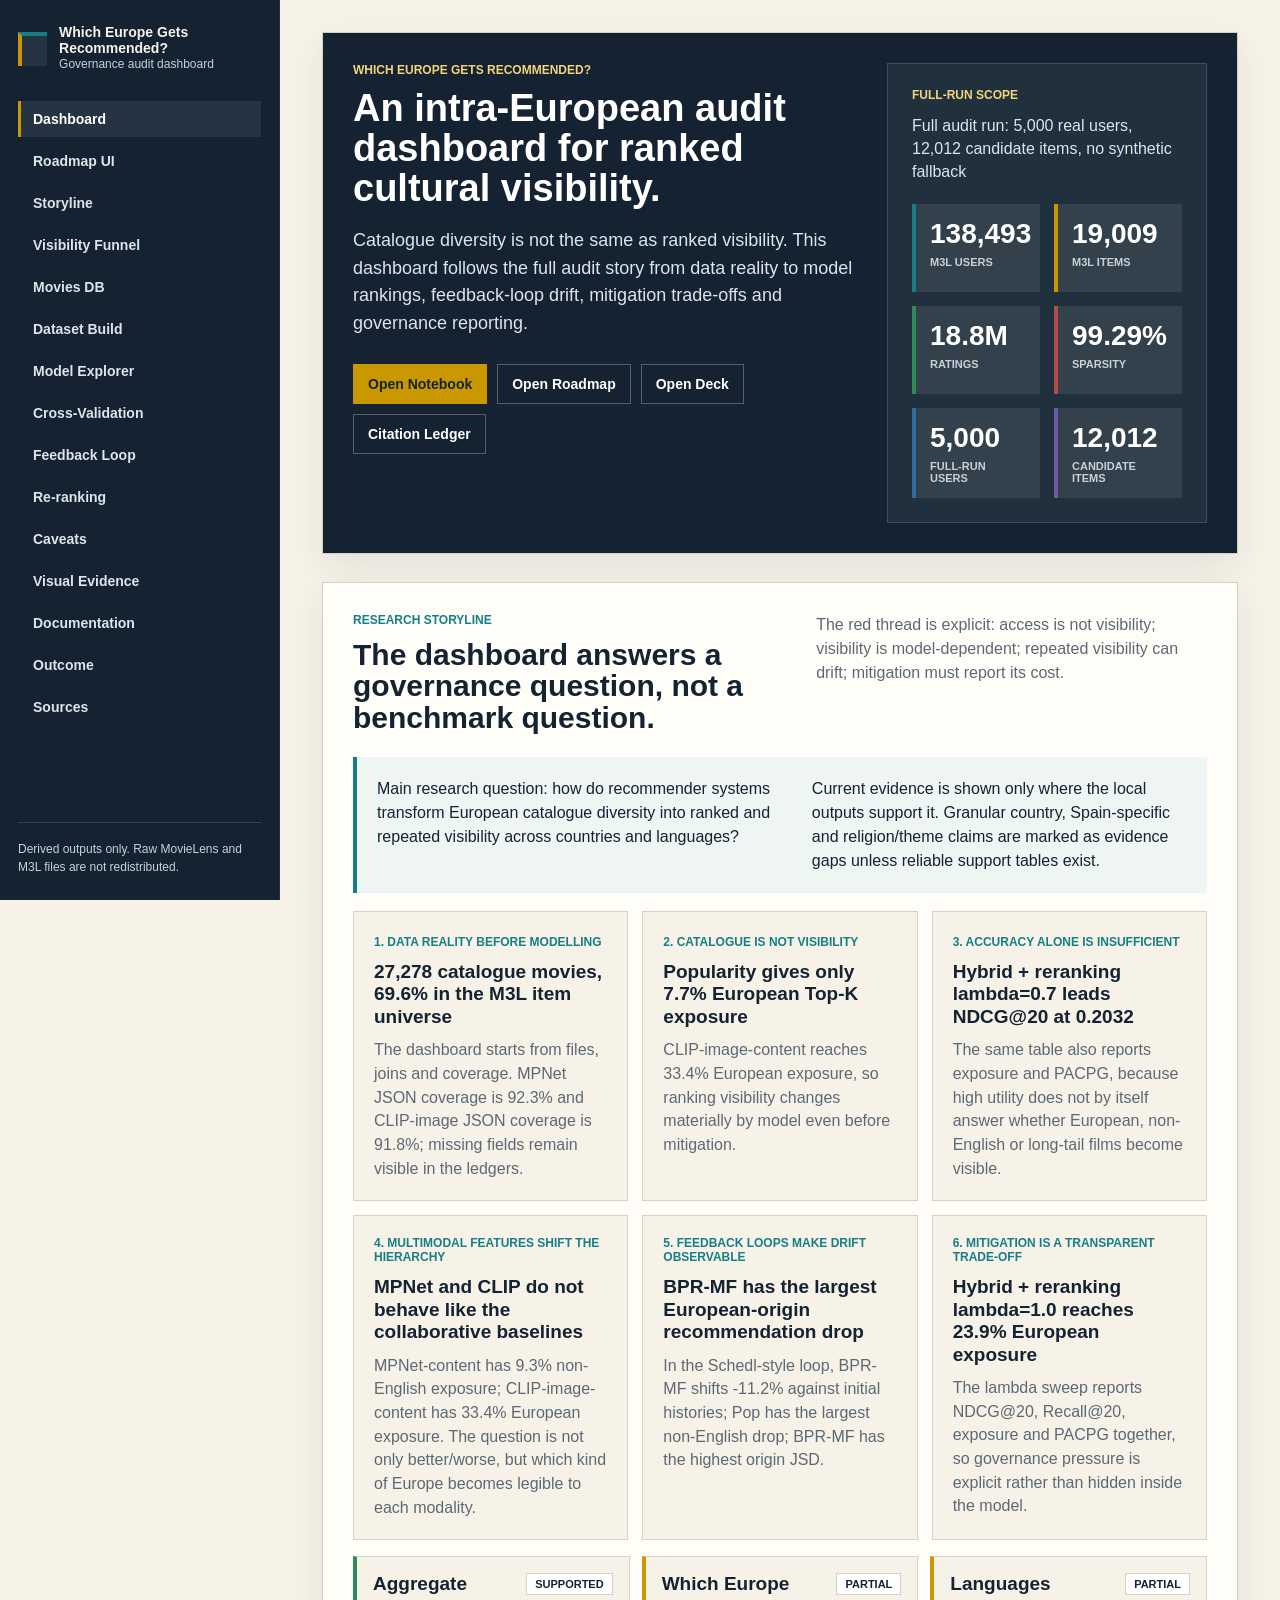
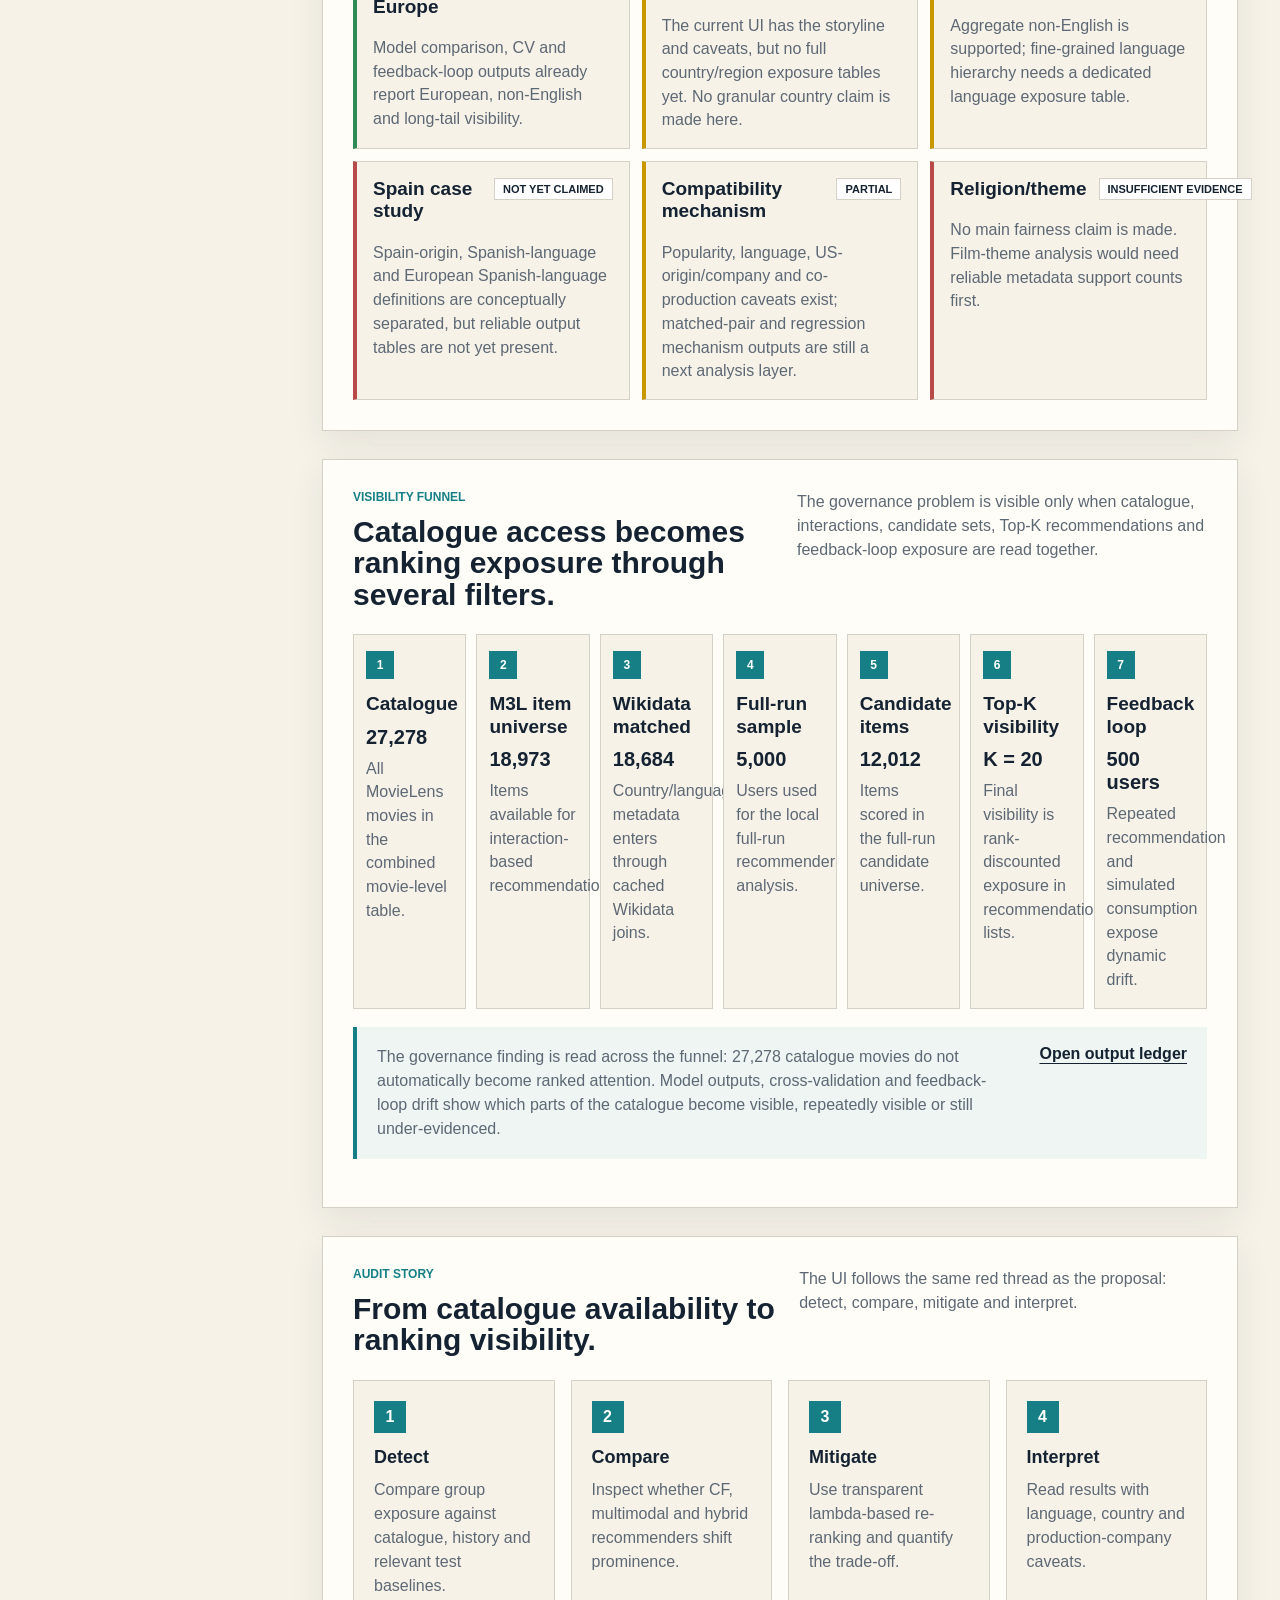
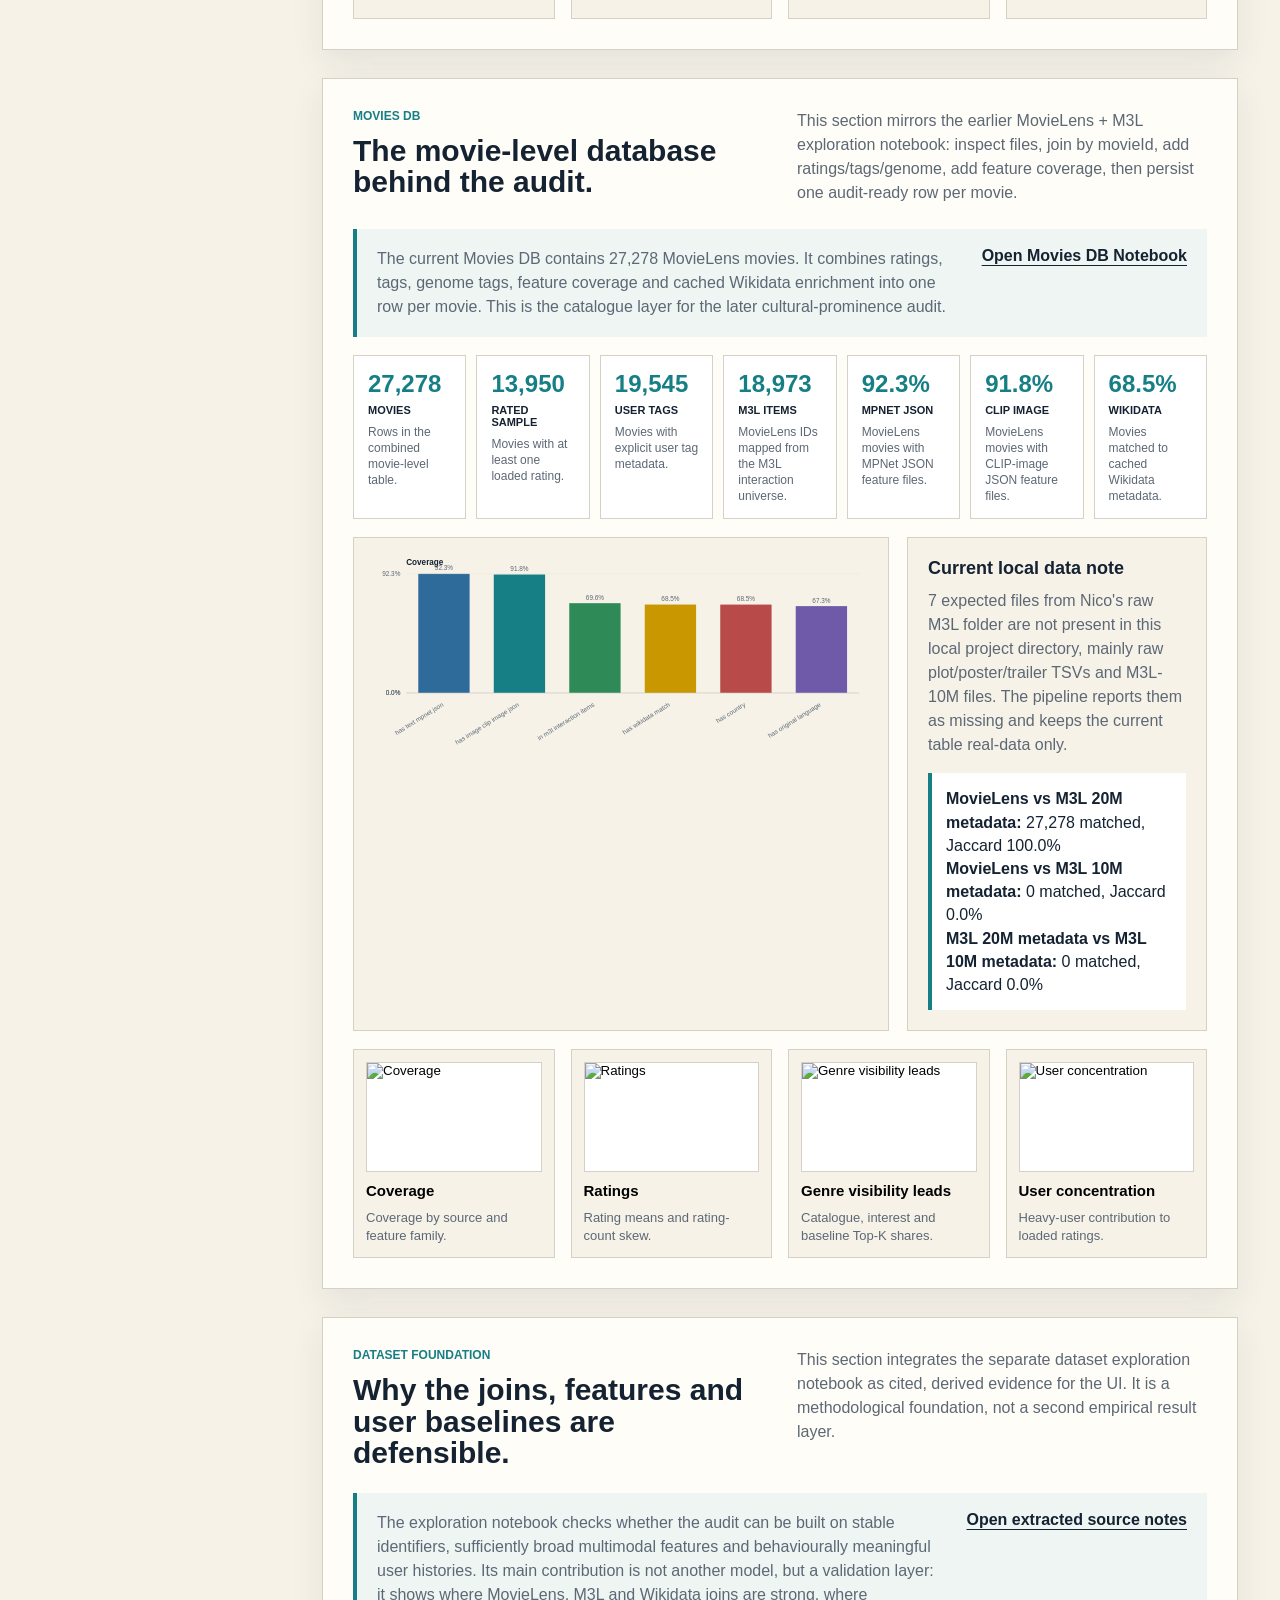
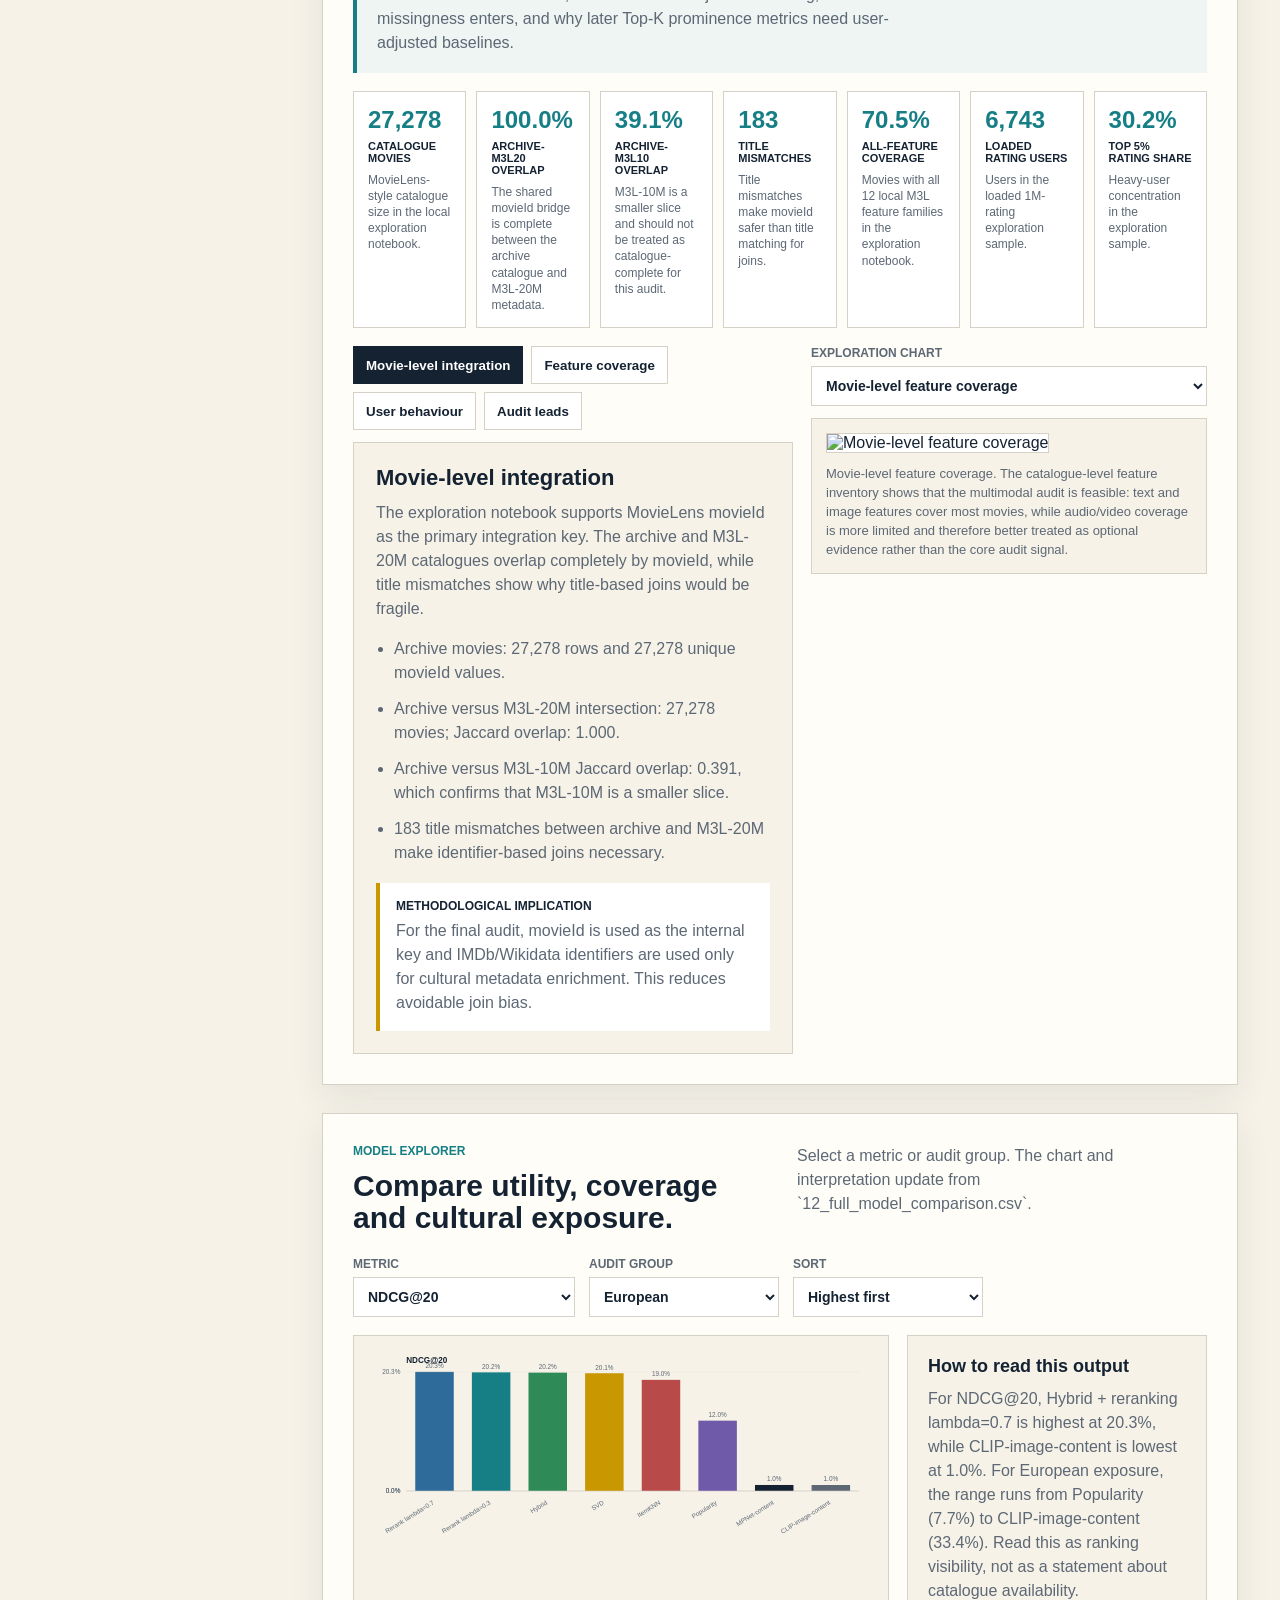
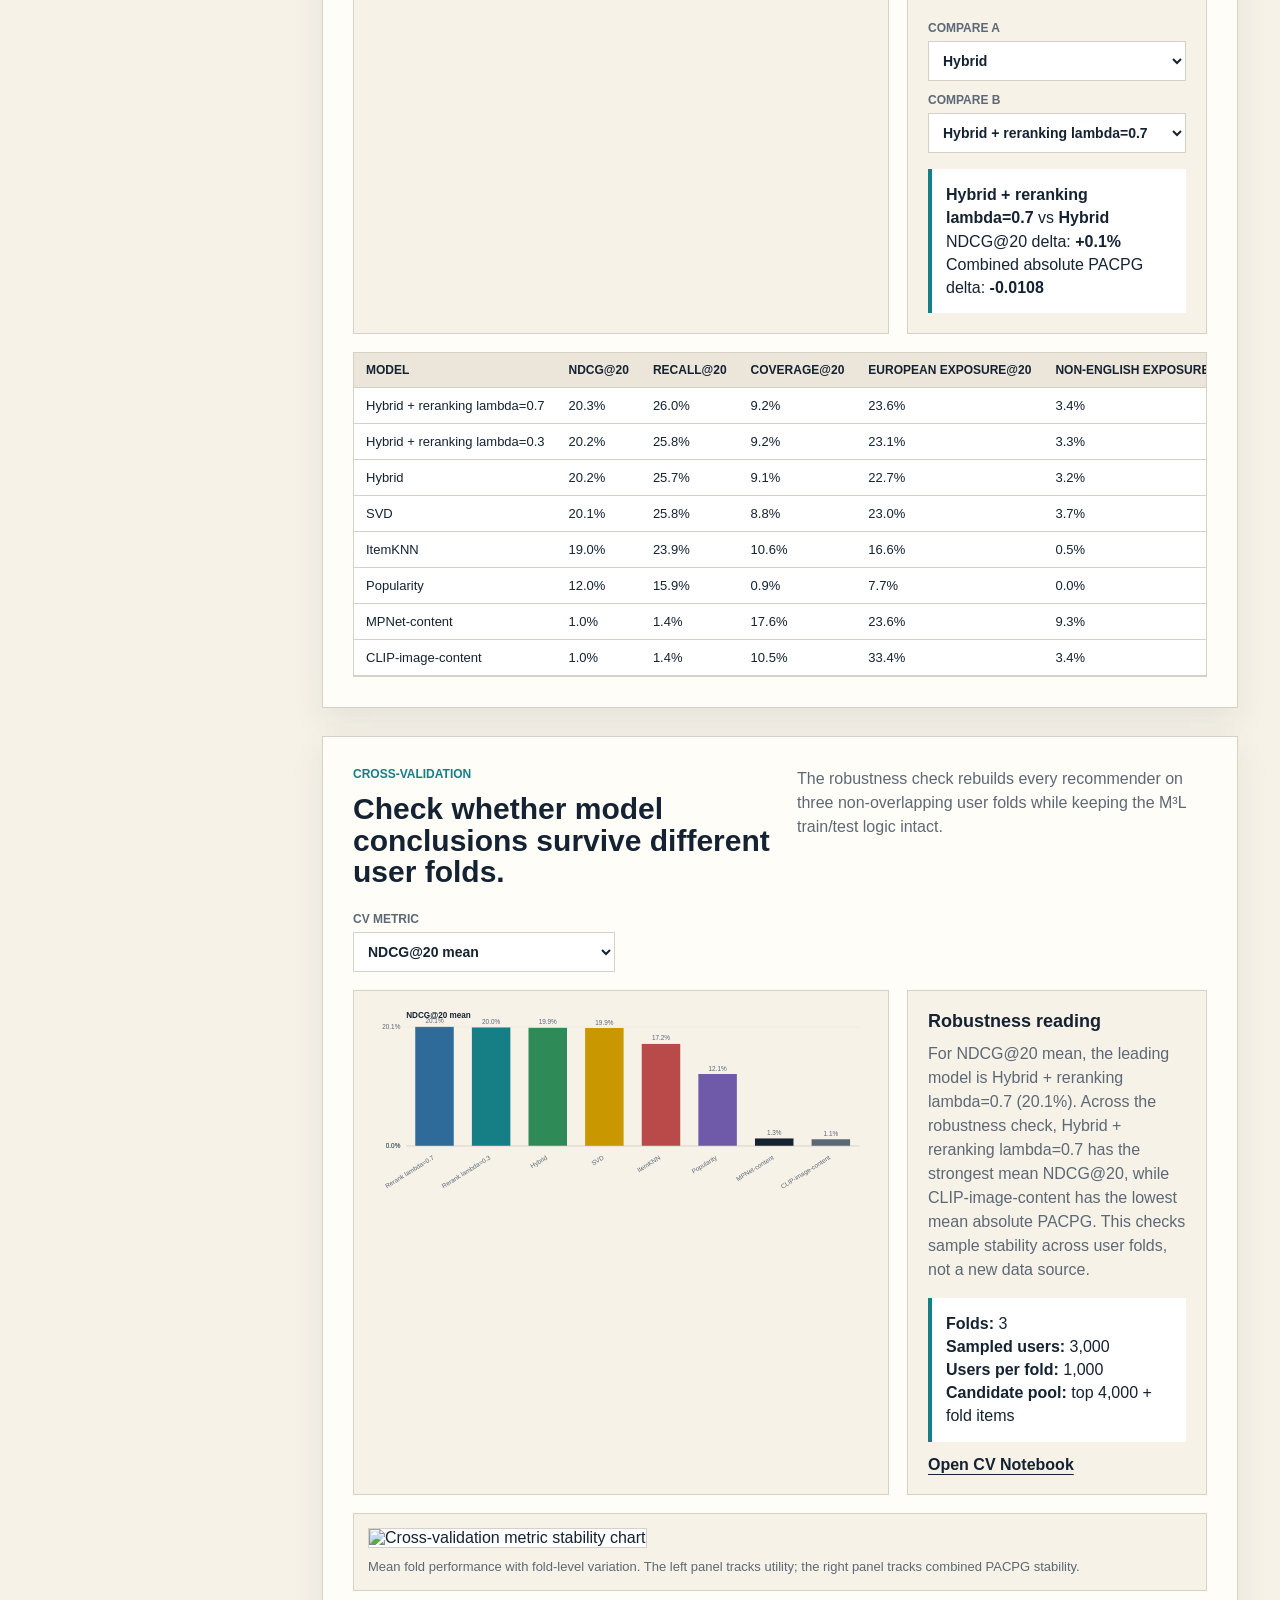
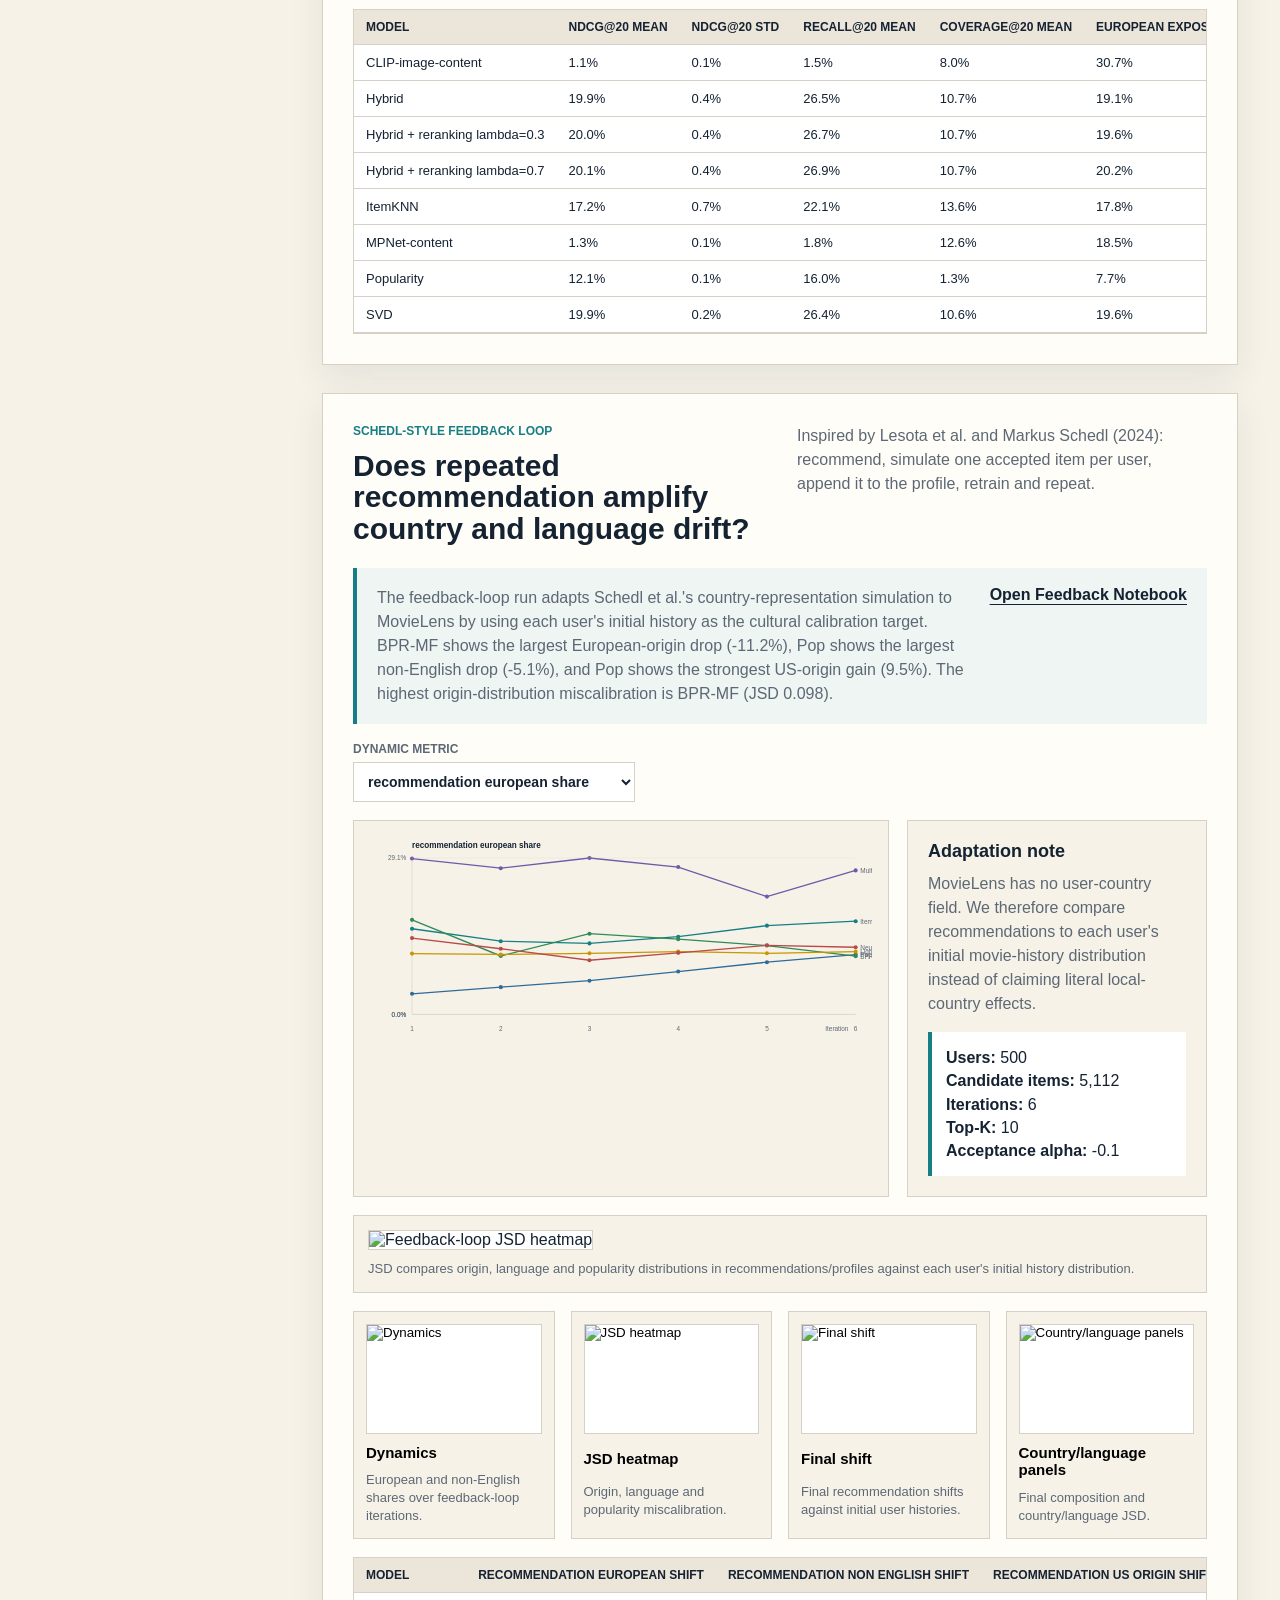
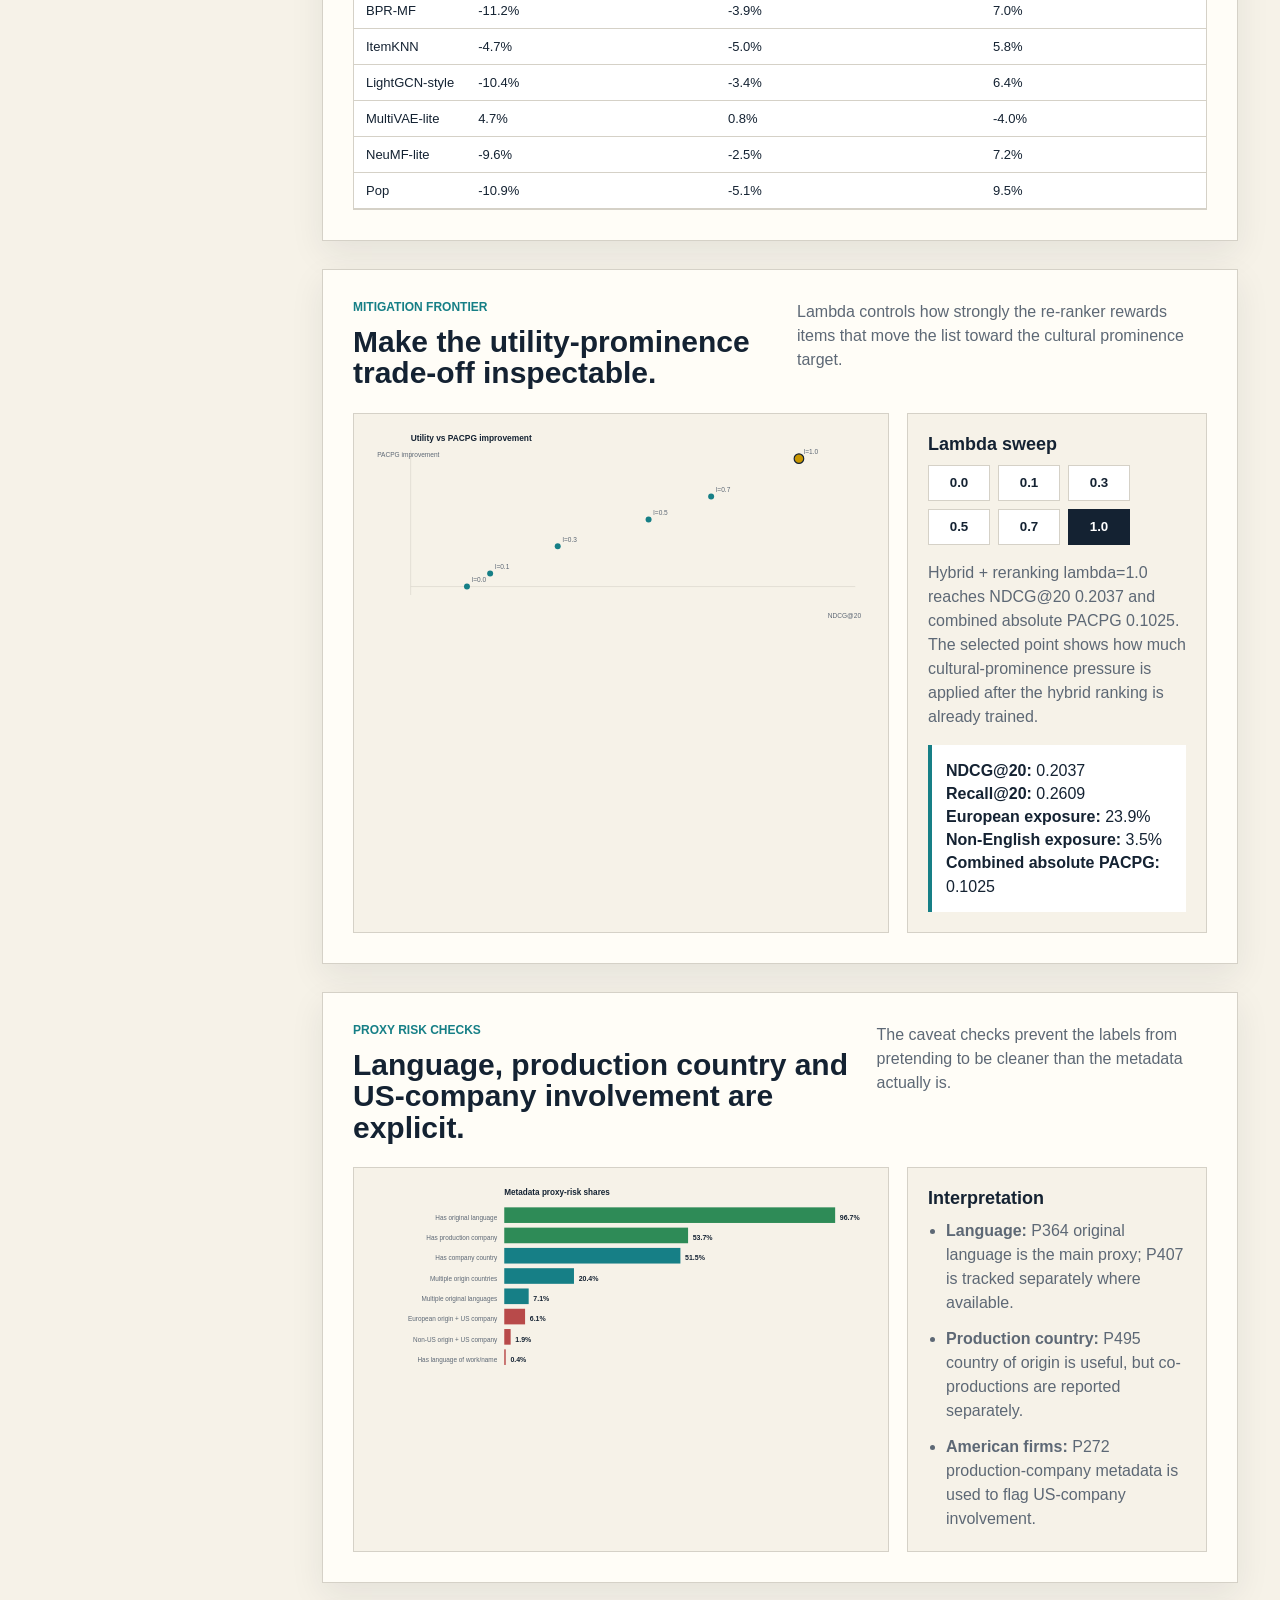
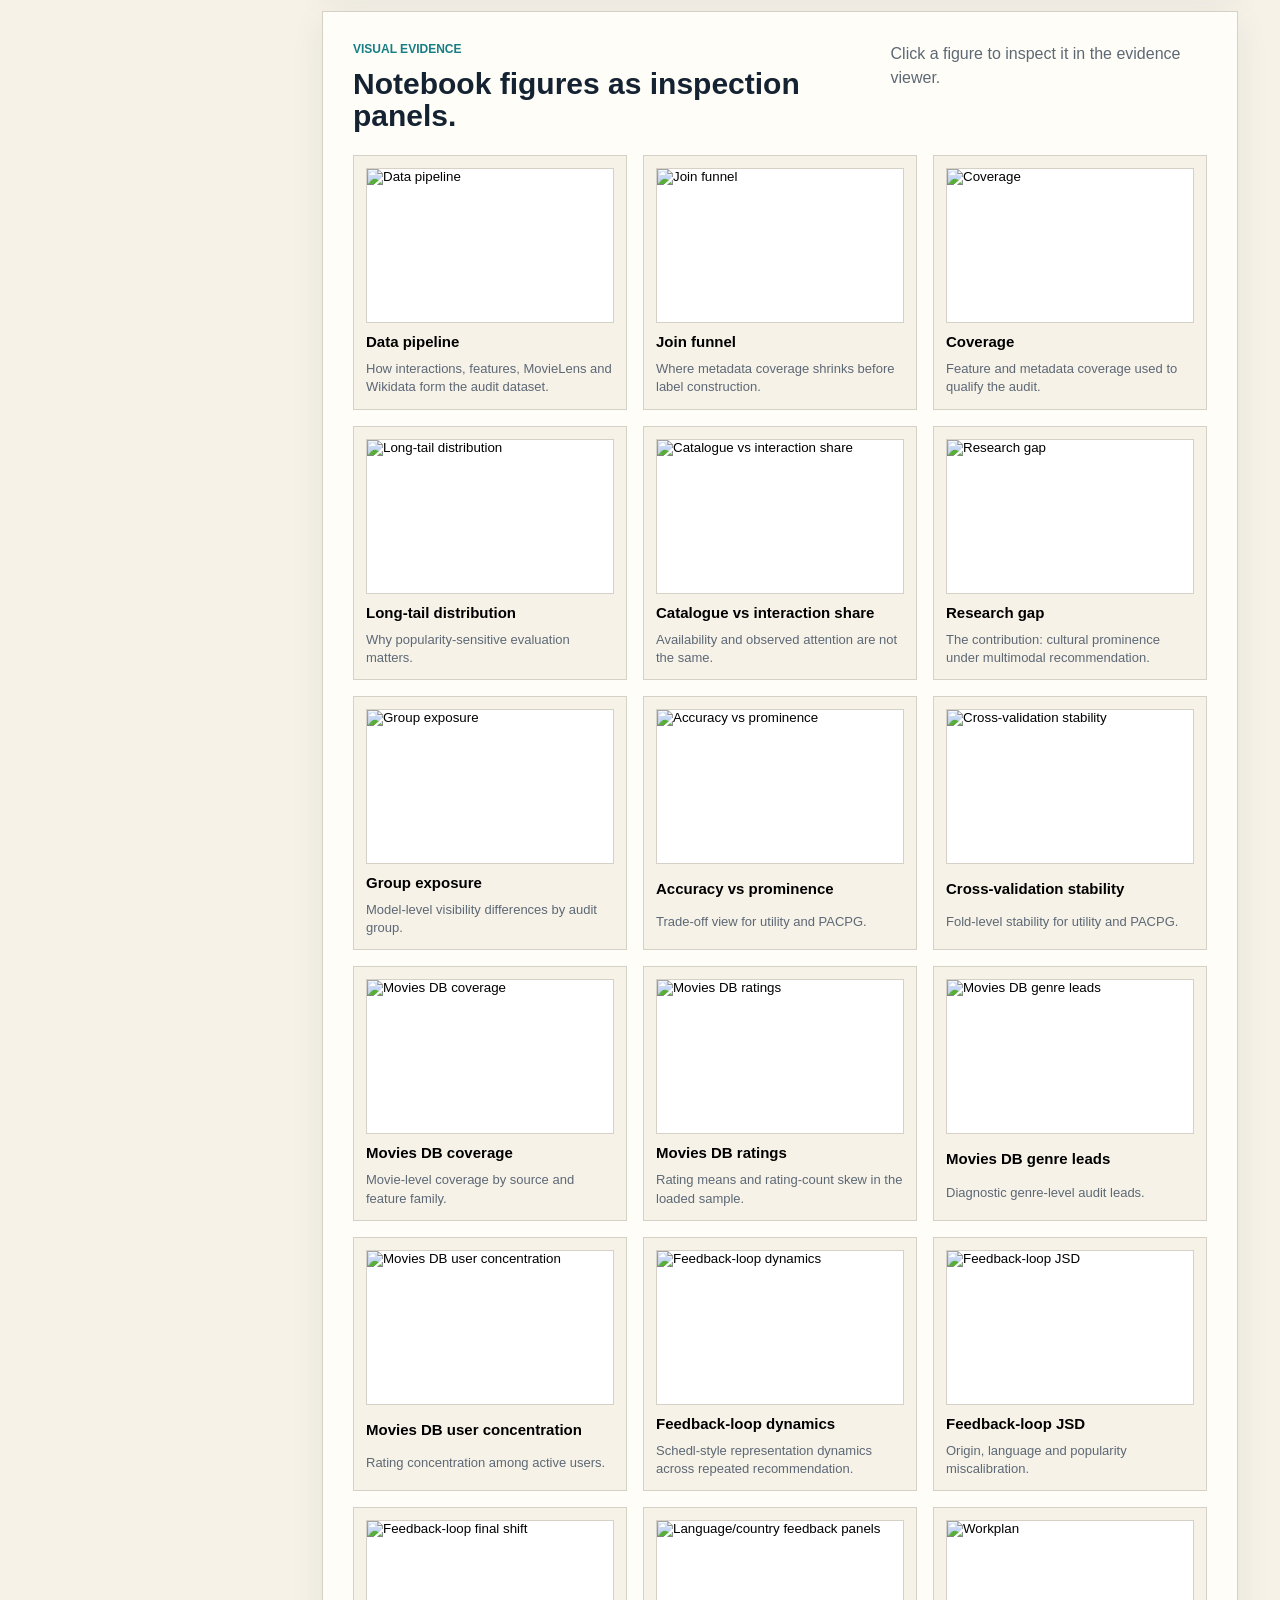
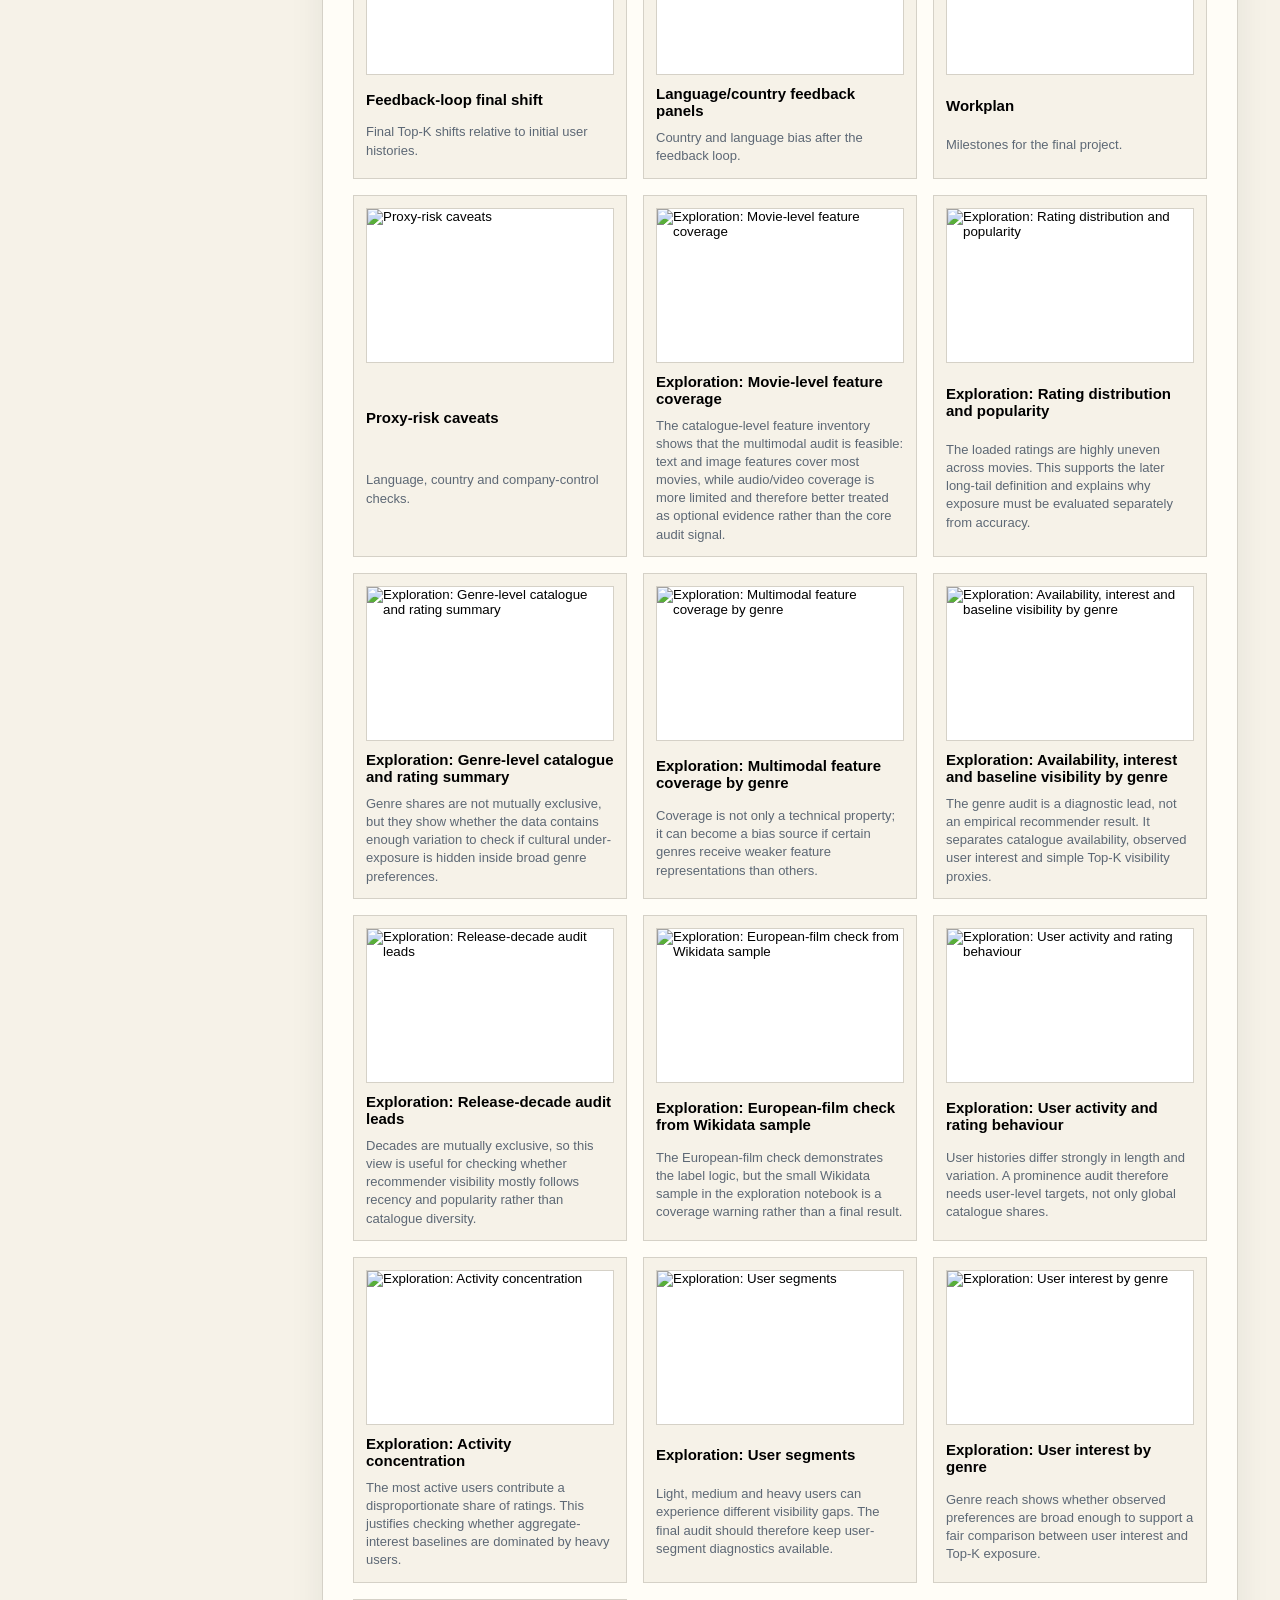
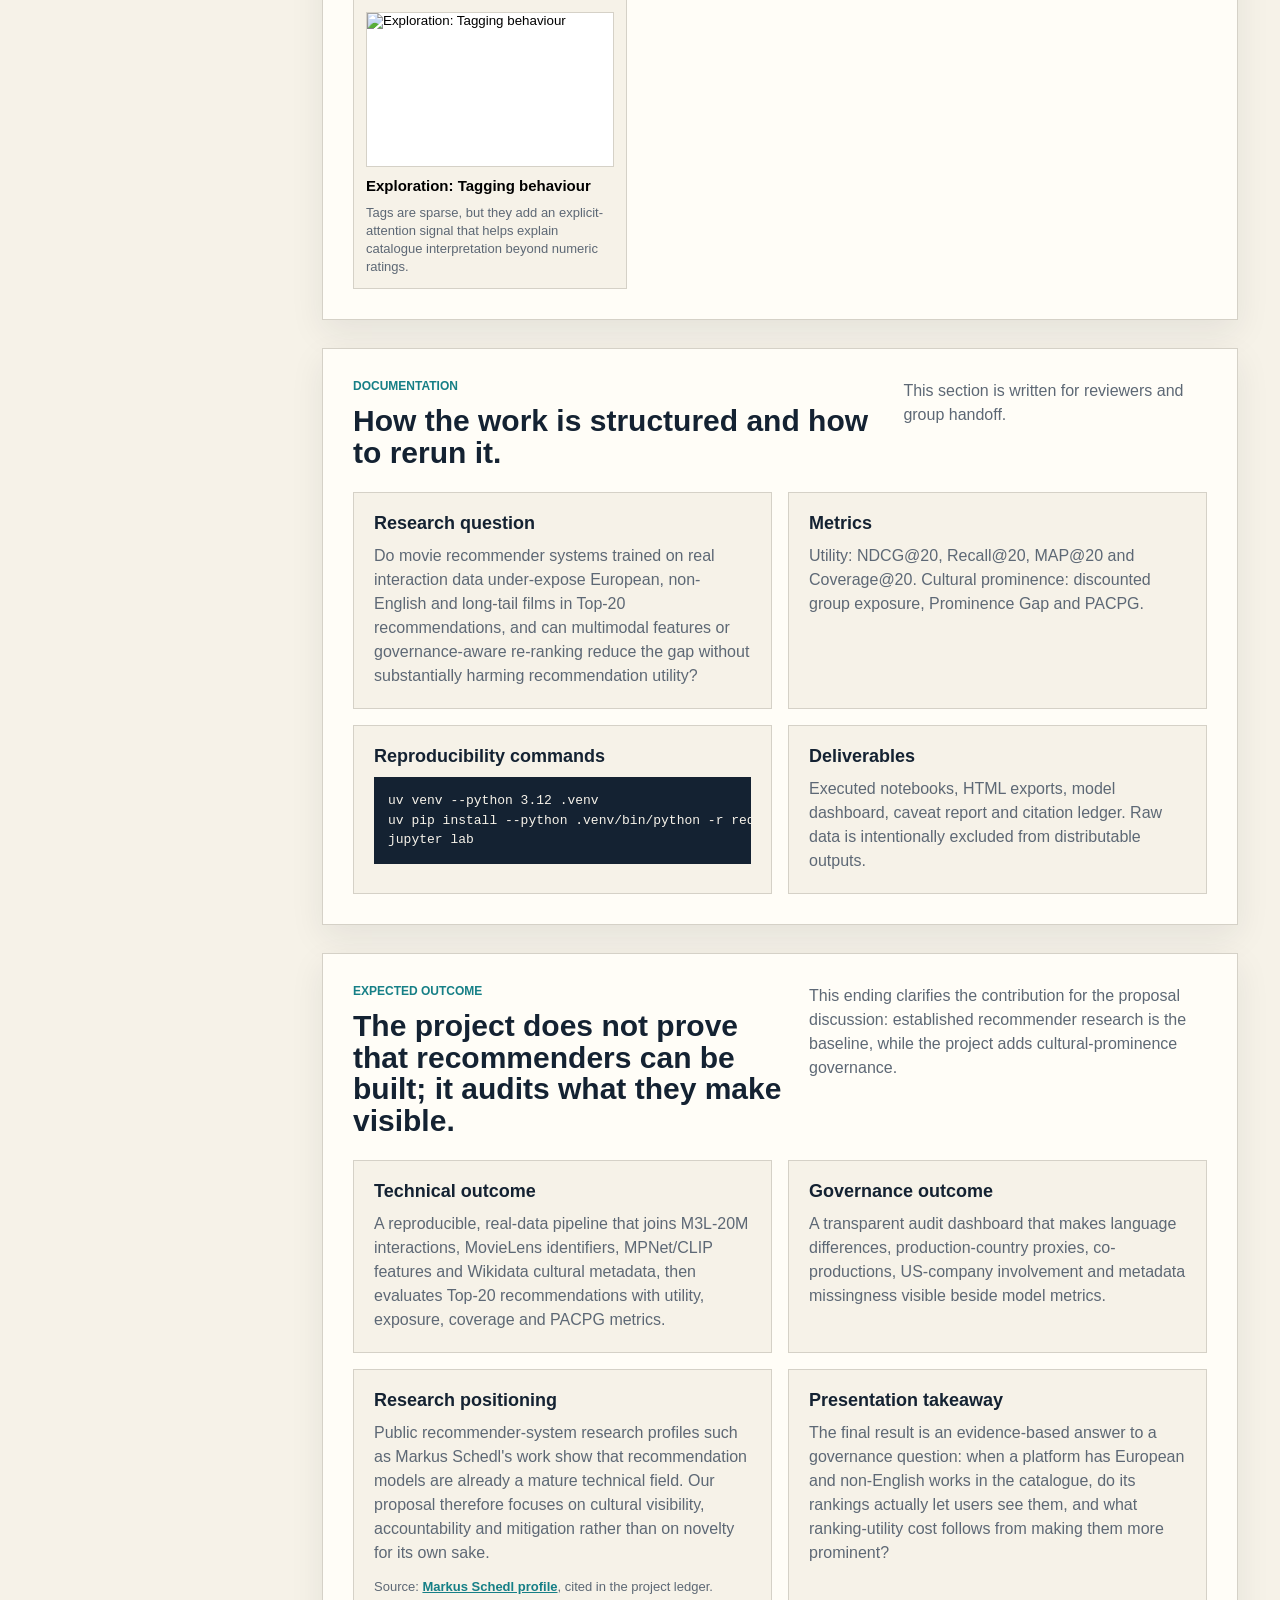
==== commit e9abc131: "Clean public package and add country border maps" ====
--- a/ui/index.html
+++ b/ui/index.html
@@ -490,13 +490,13 @@
               <h3>Reproducibility commands</h3>
               <pre><code>uv venv --python 3.12 .venv
 uv pip install --python .venv/bin/python -r requirements.txt
-.venv/bin/python scripts/run_full_cultural_prominence_audit.py</code></pre>
+jupyter lab</code></pre>
             </article>
             <article>
               <h3>Deliverables</h3>
               <p>
-                Notebook, full-run audit script, model dashboard, caveat report, citation ledger
-                and proposal deck. Raw data is intentionally excluded from distributable outputs.
+                Executed notebooks, HTML exports, model dashboard, caveat report and citation ledger.
+                Raw data is intentionally excluded from distributable outputs.
               </p>
             </article>
           </div>
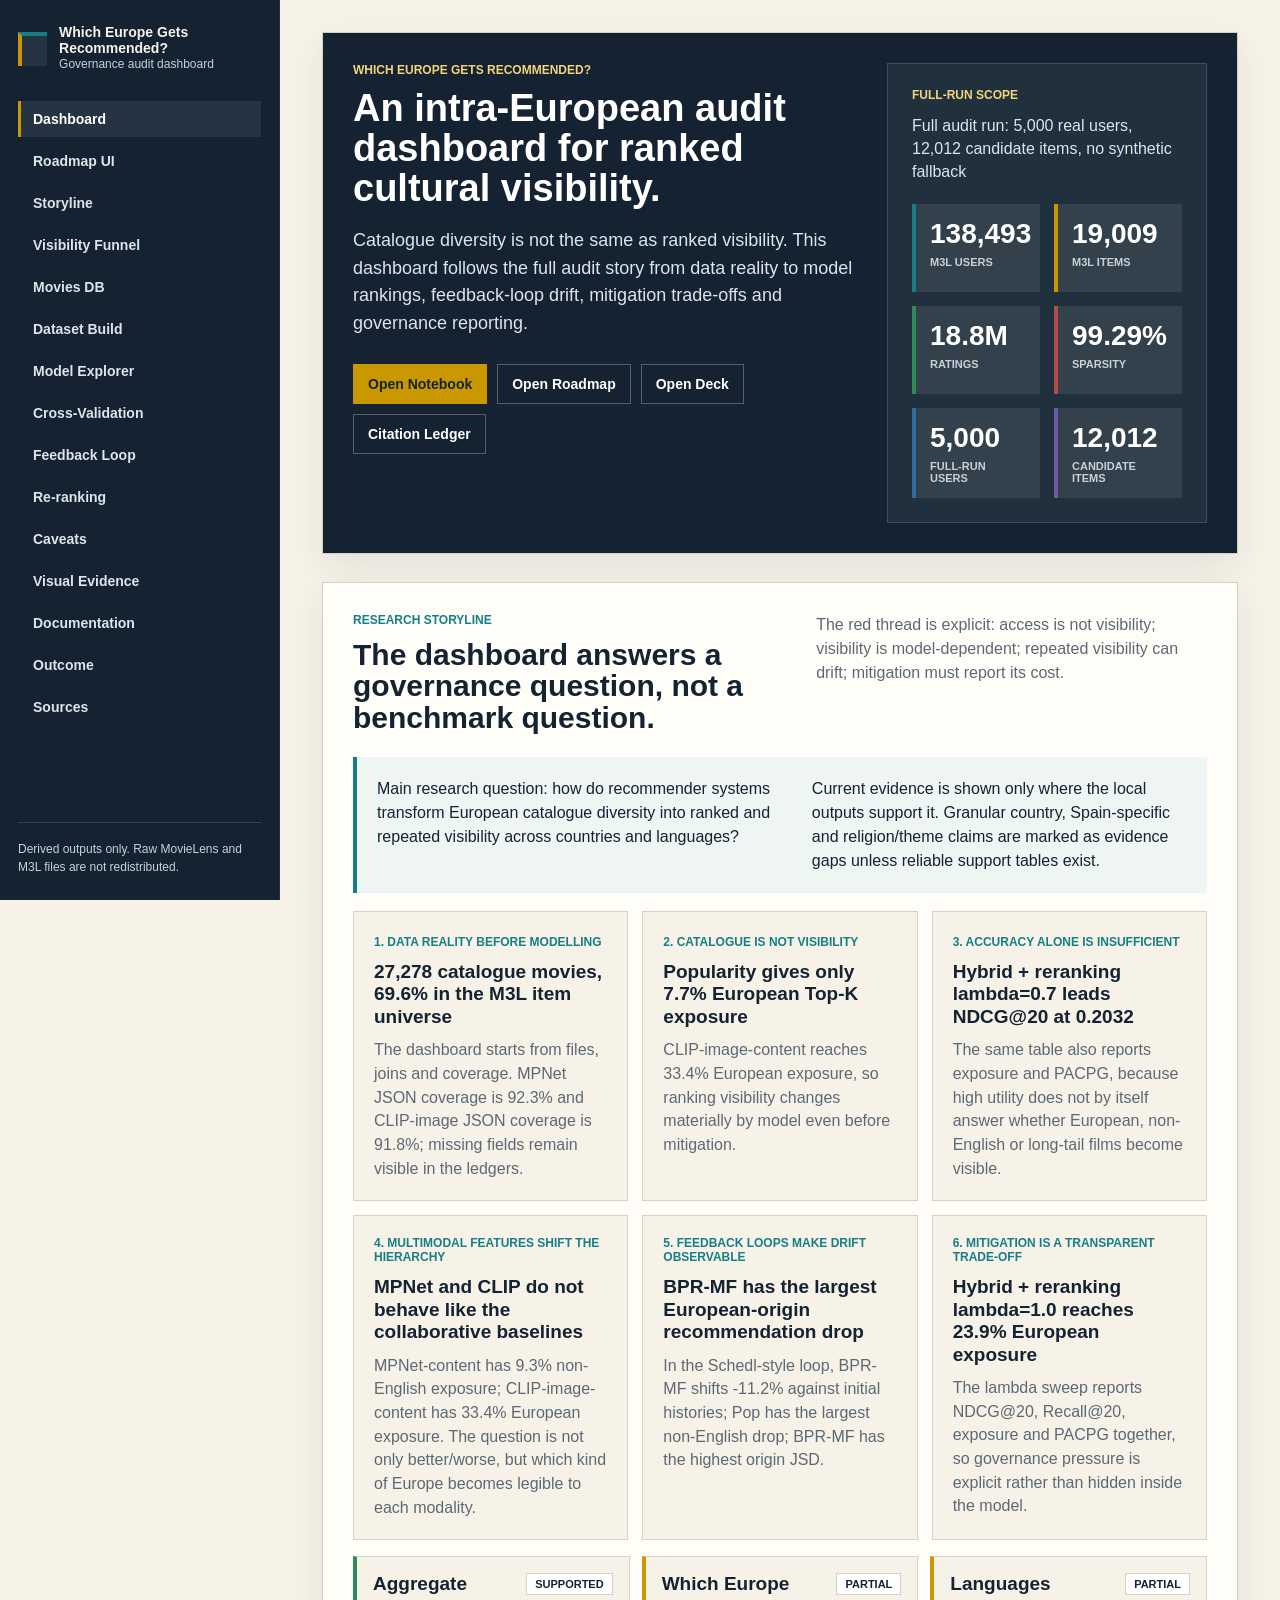
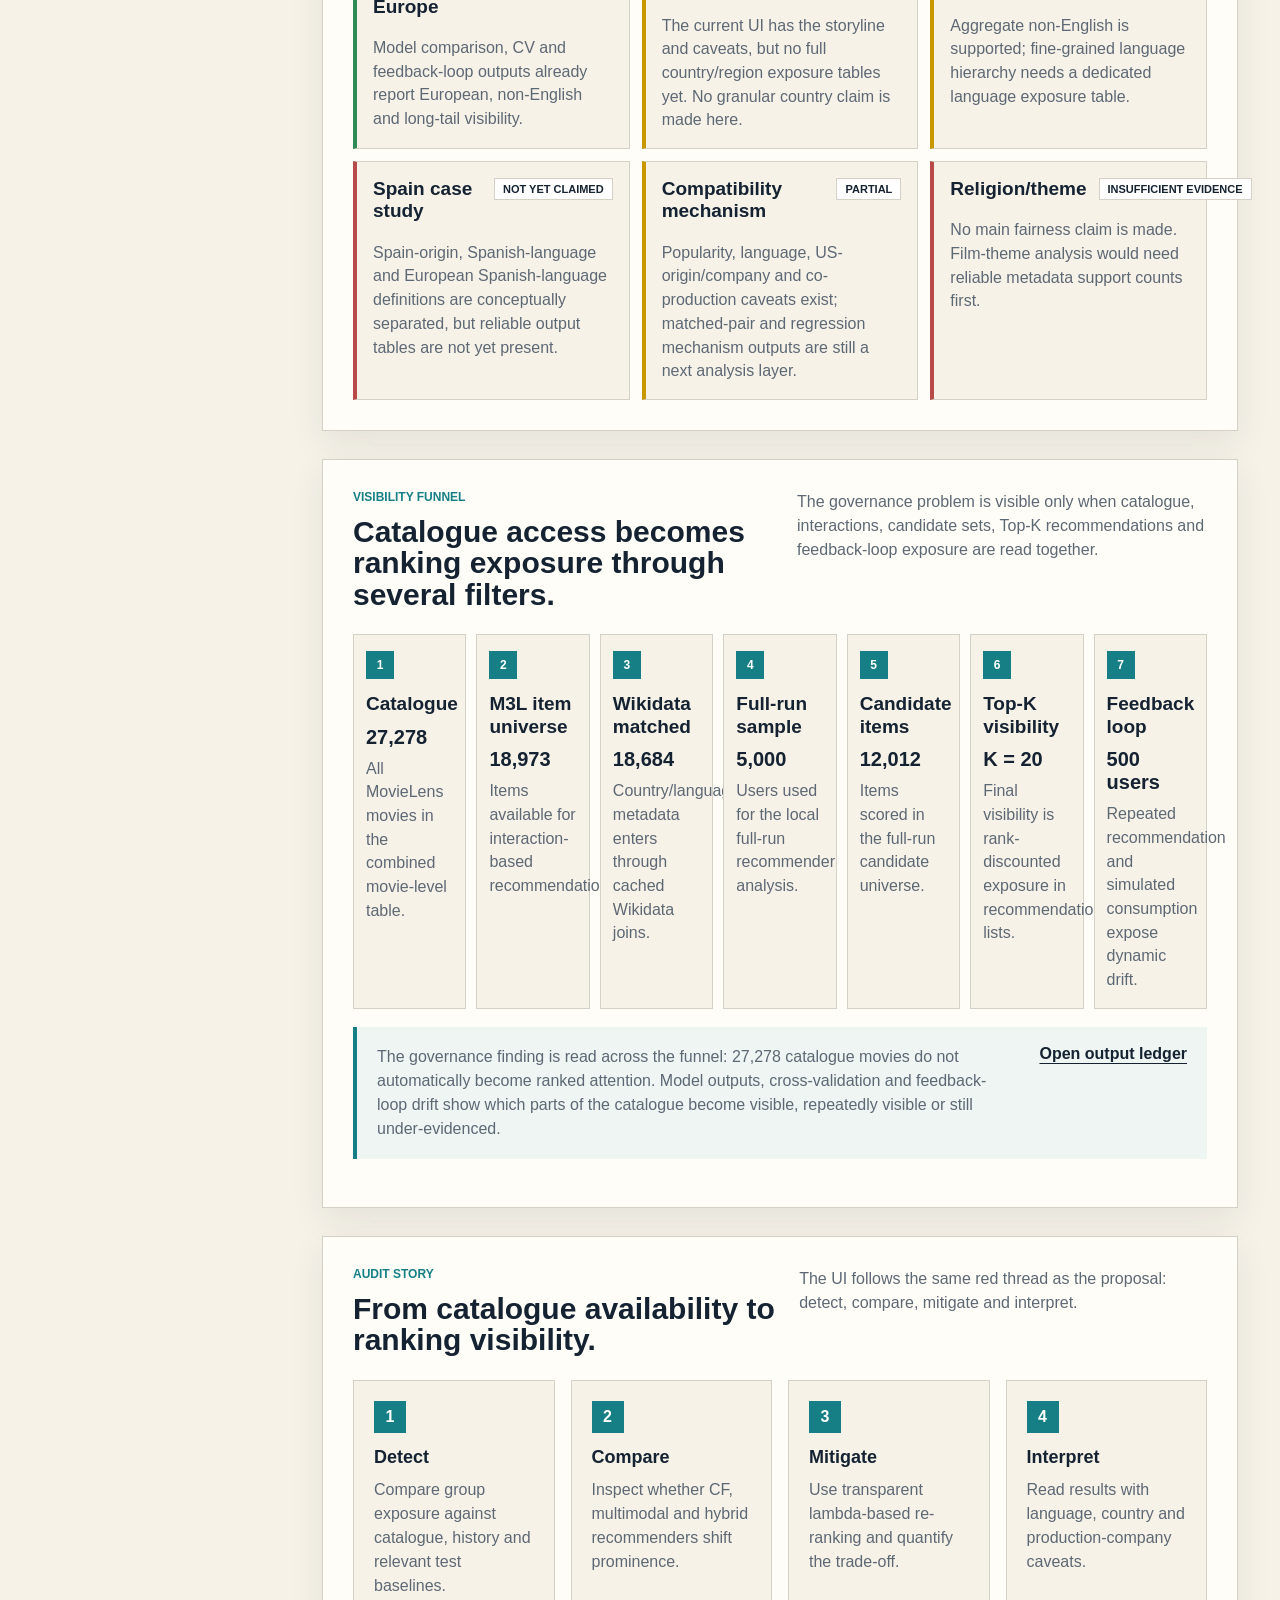
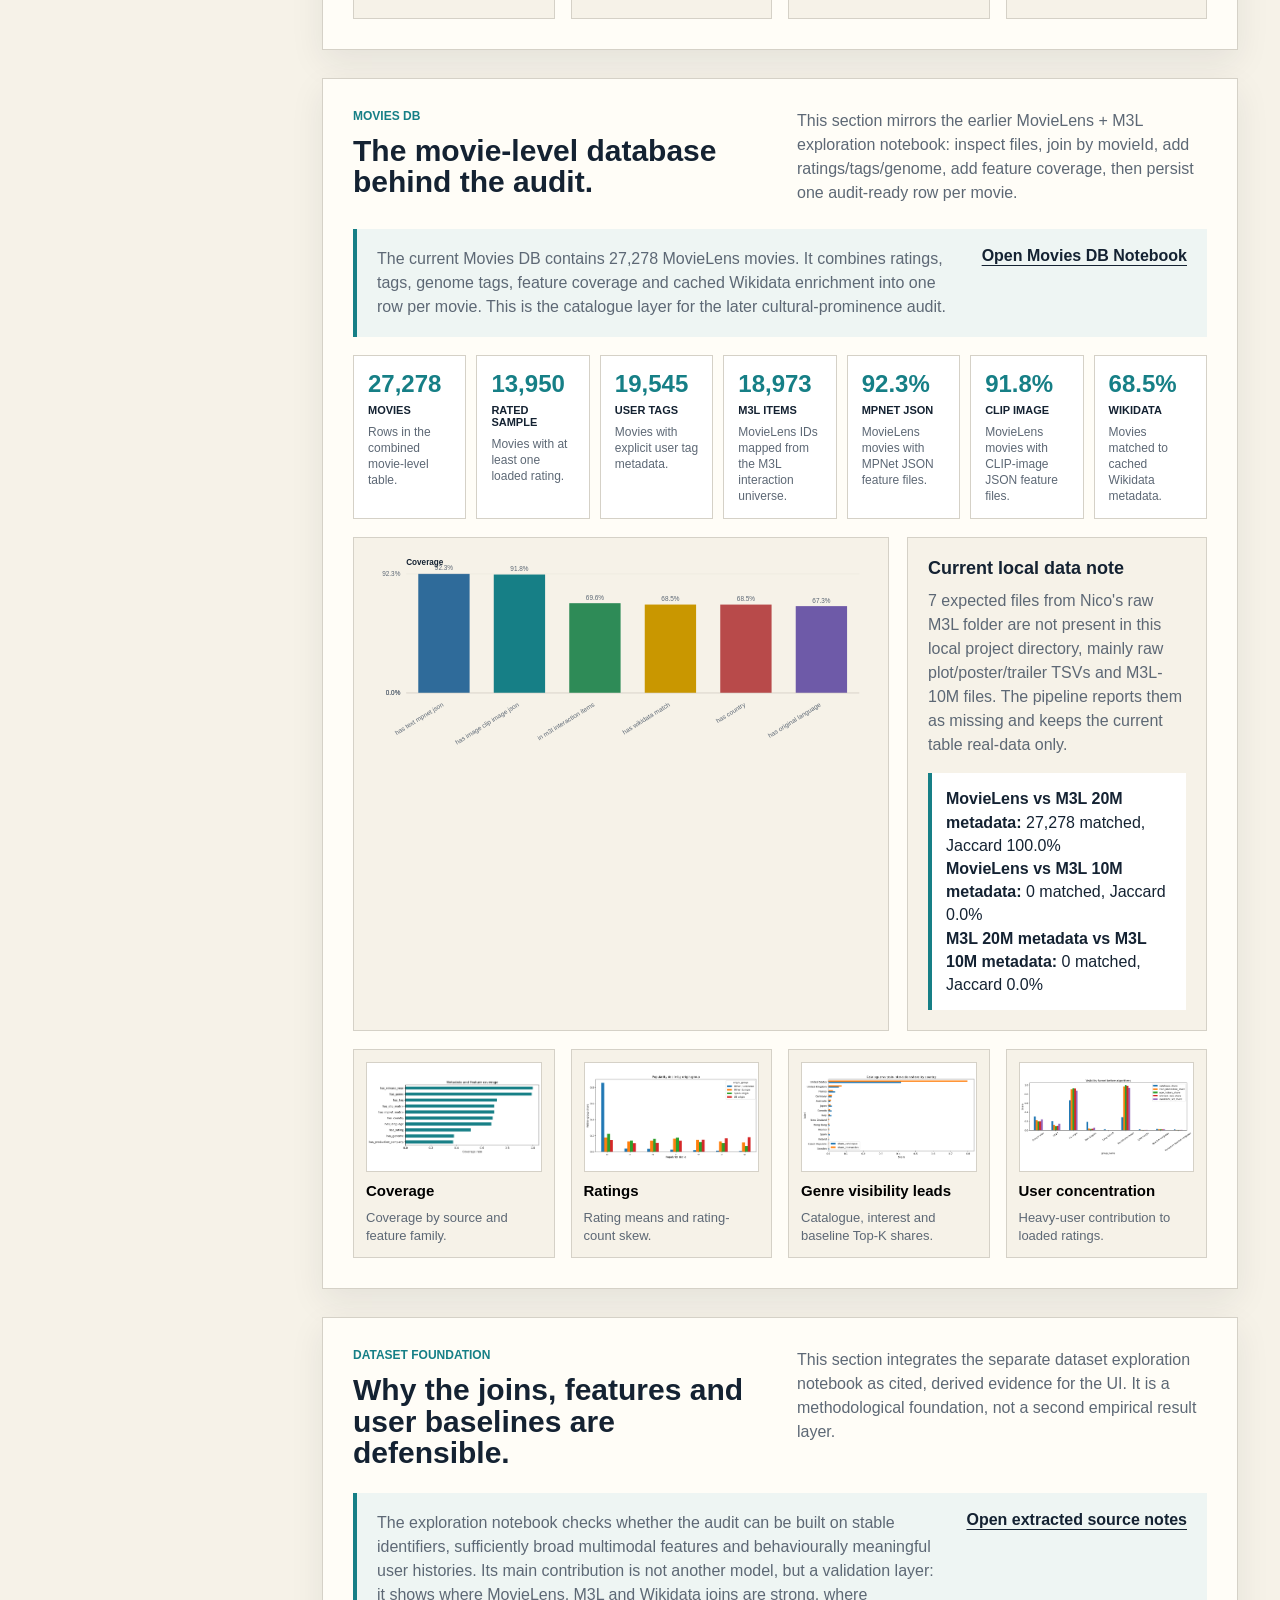
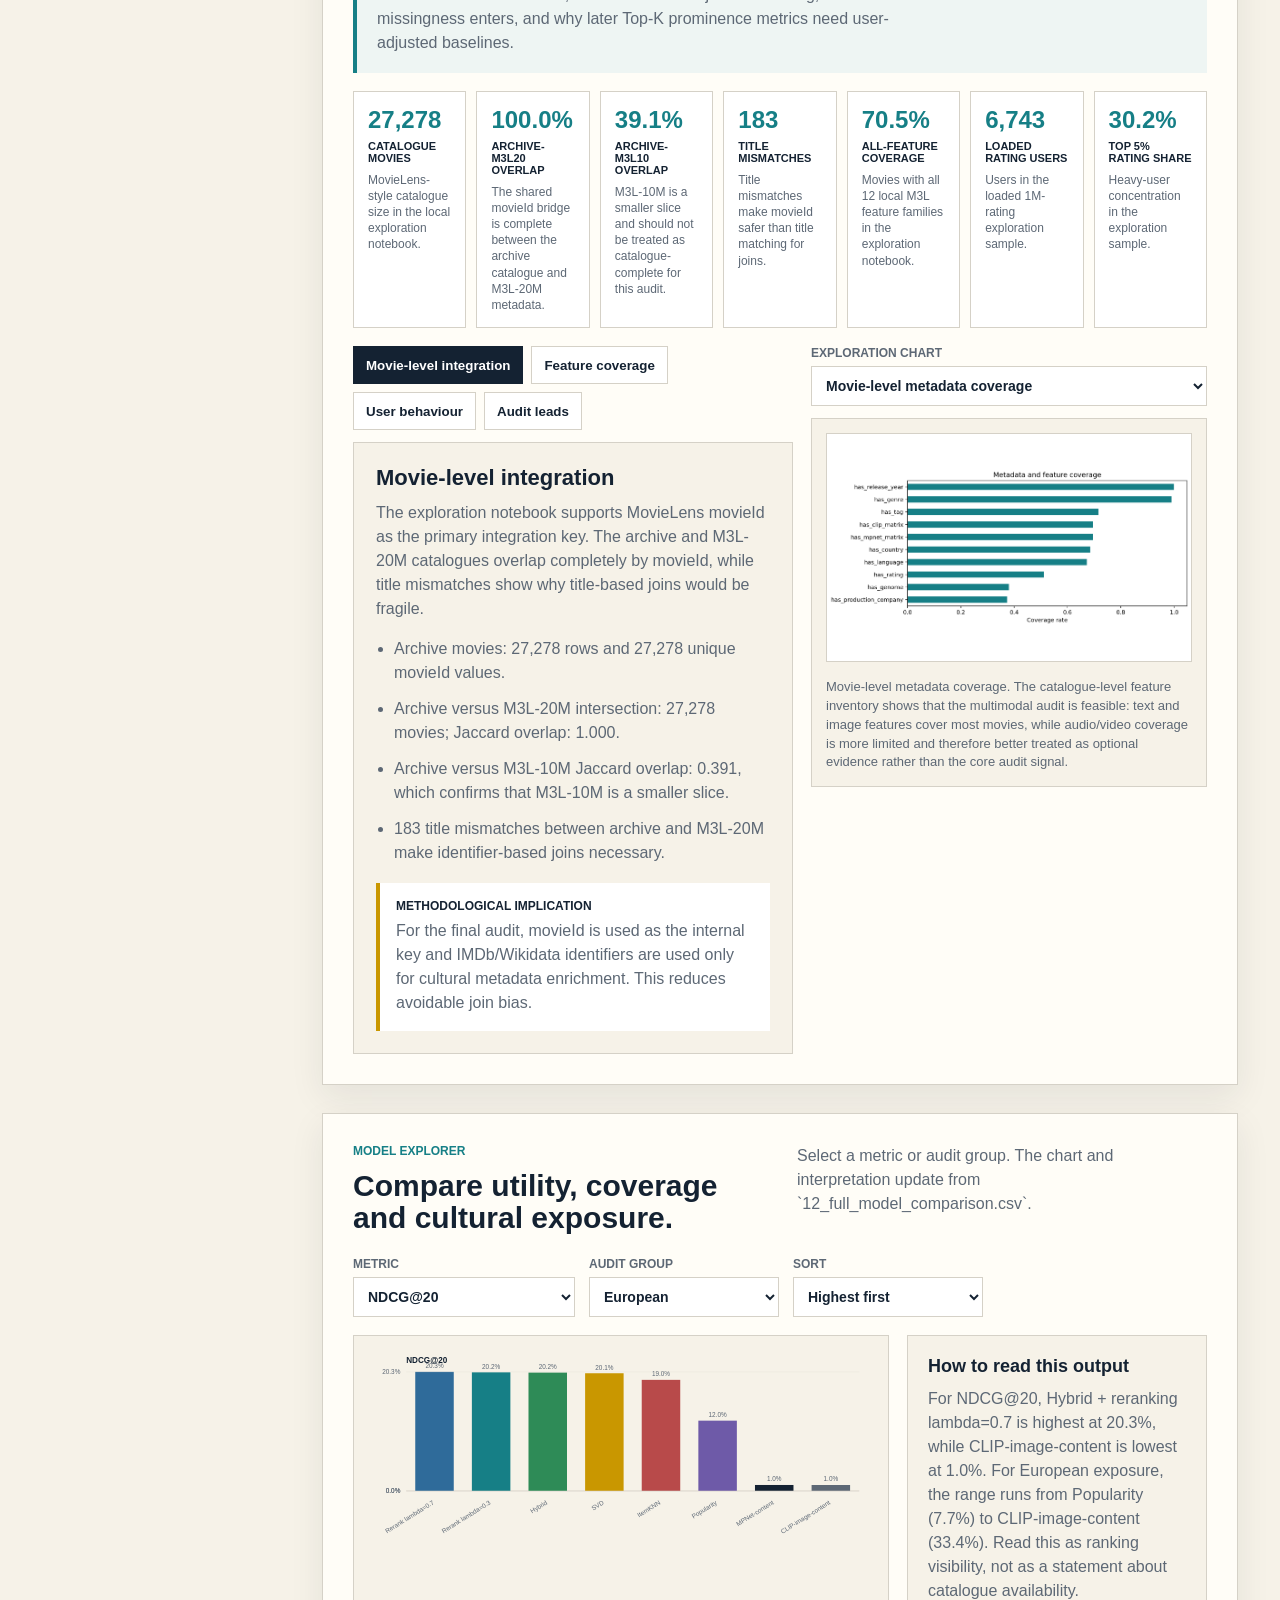
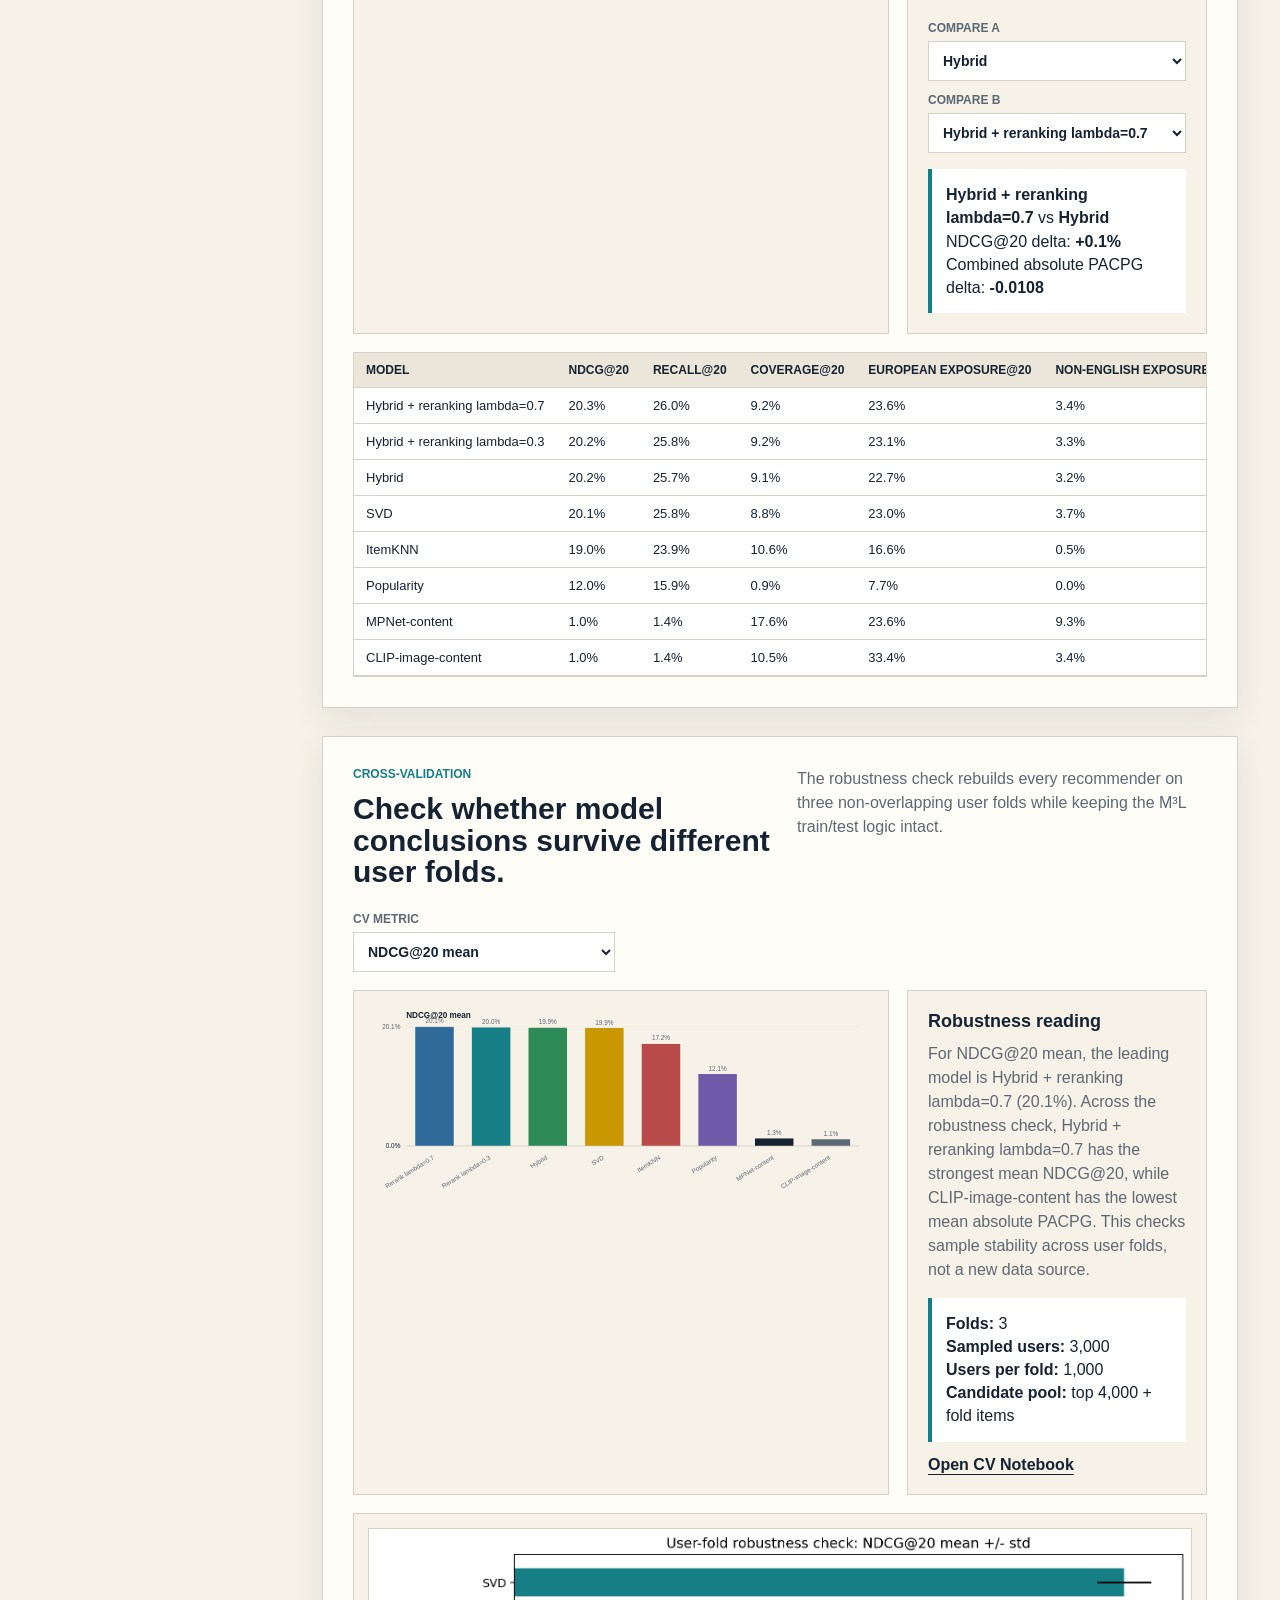
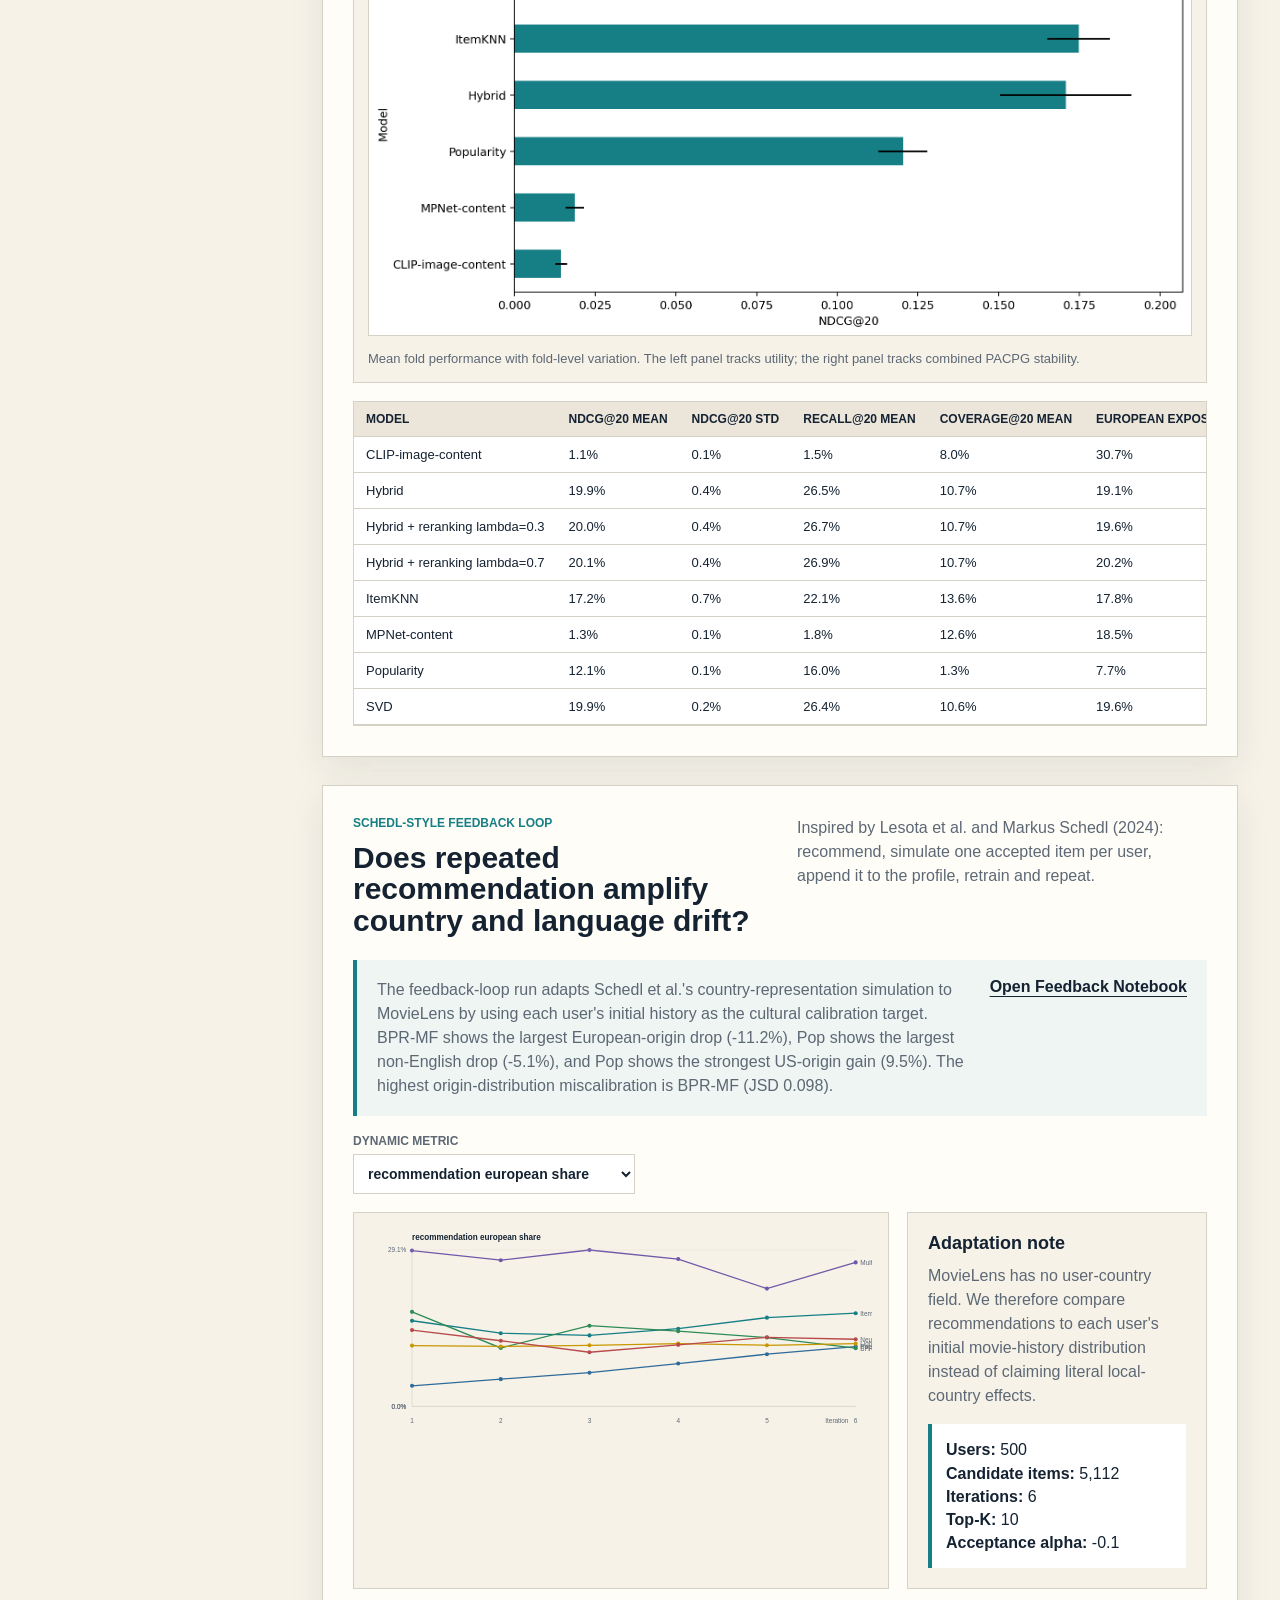
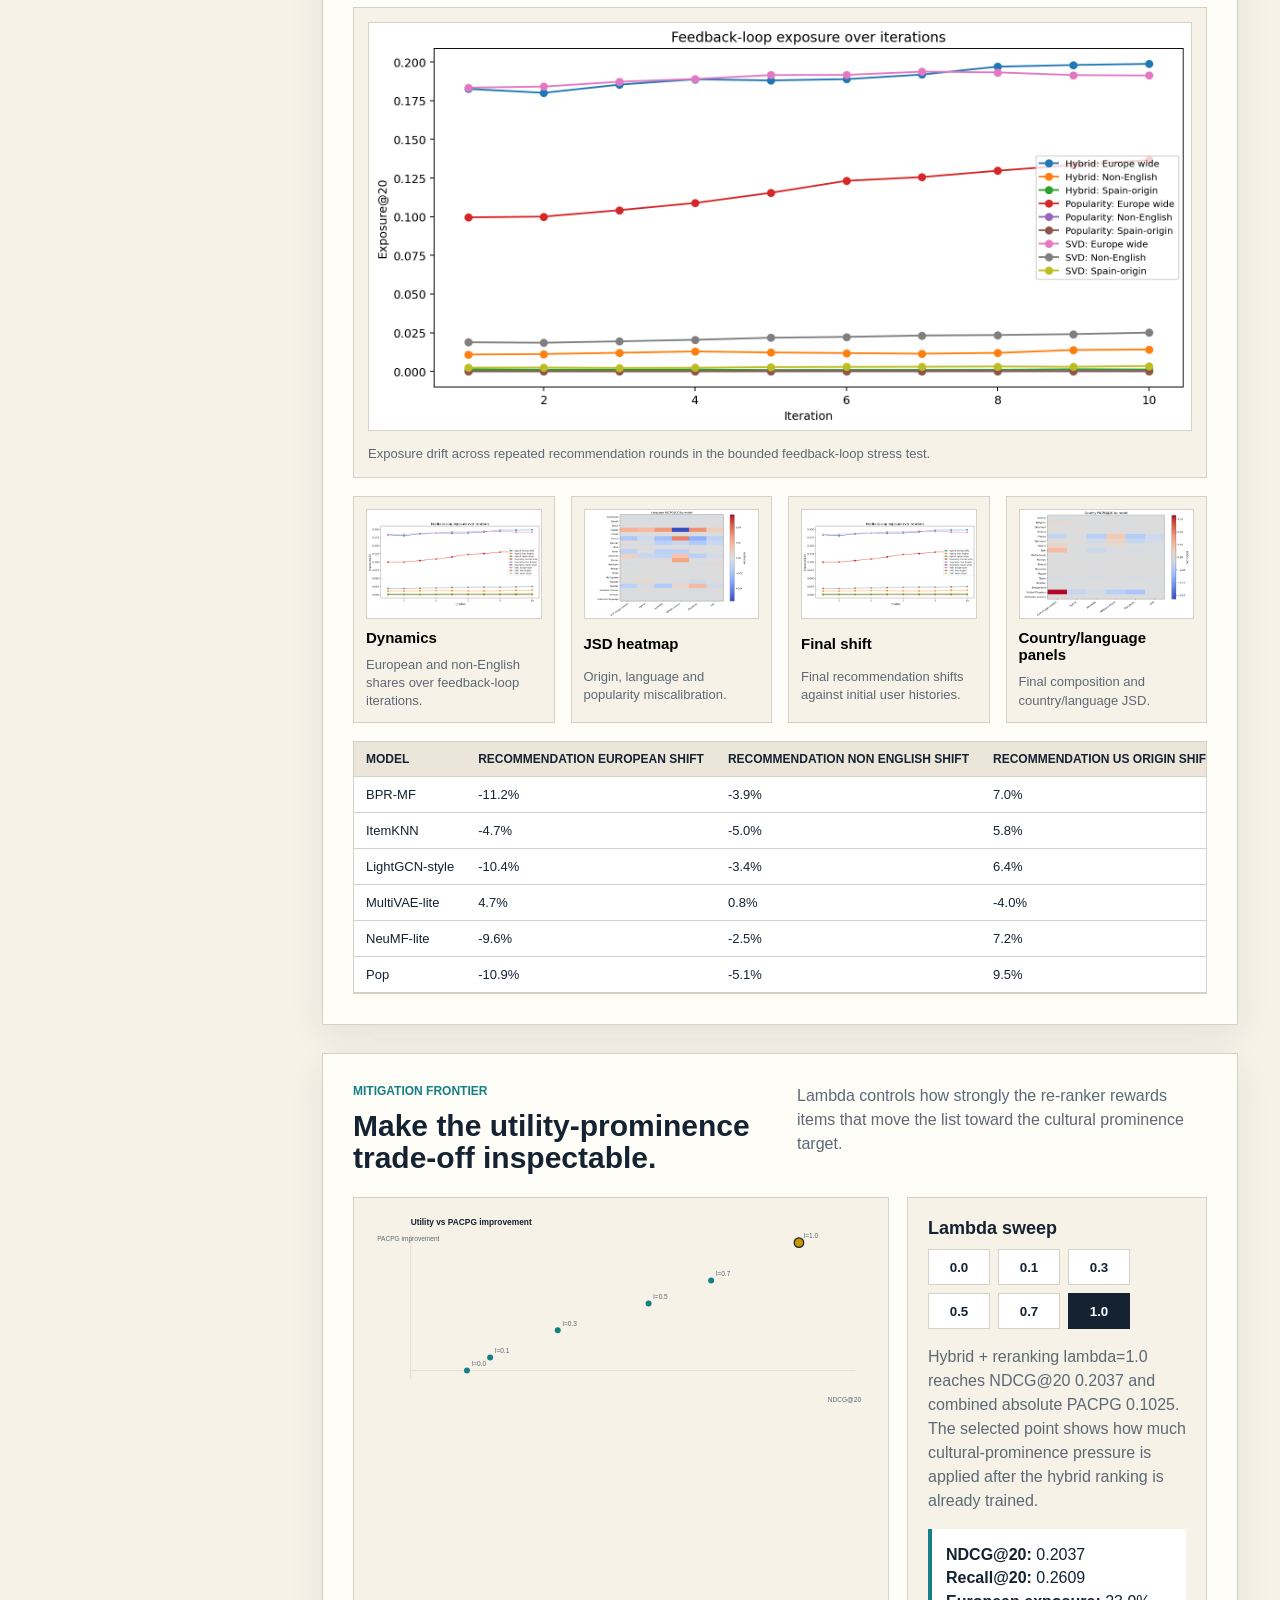
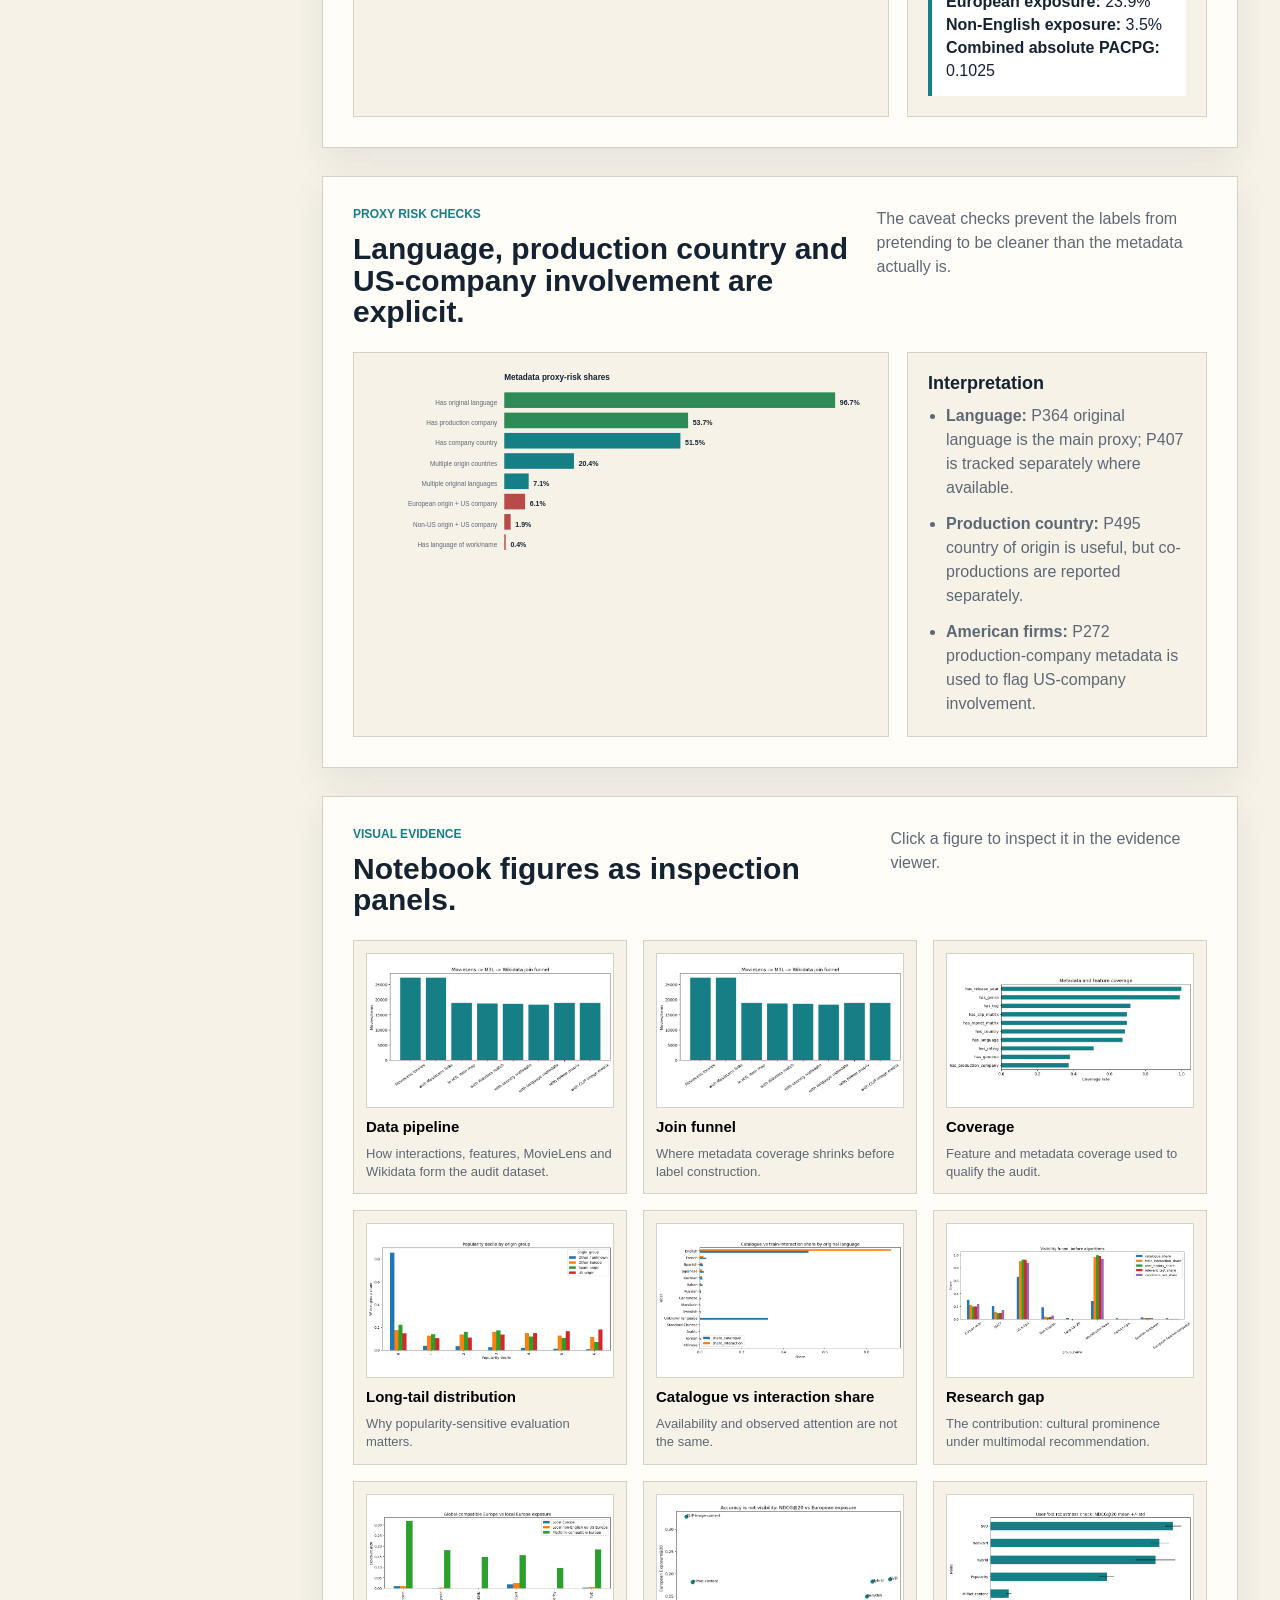
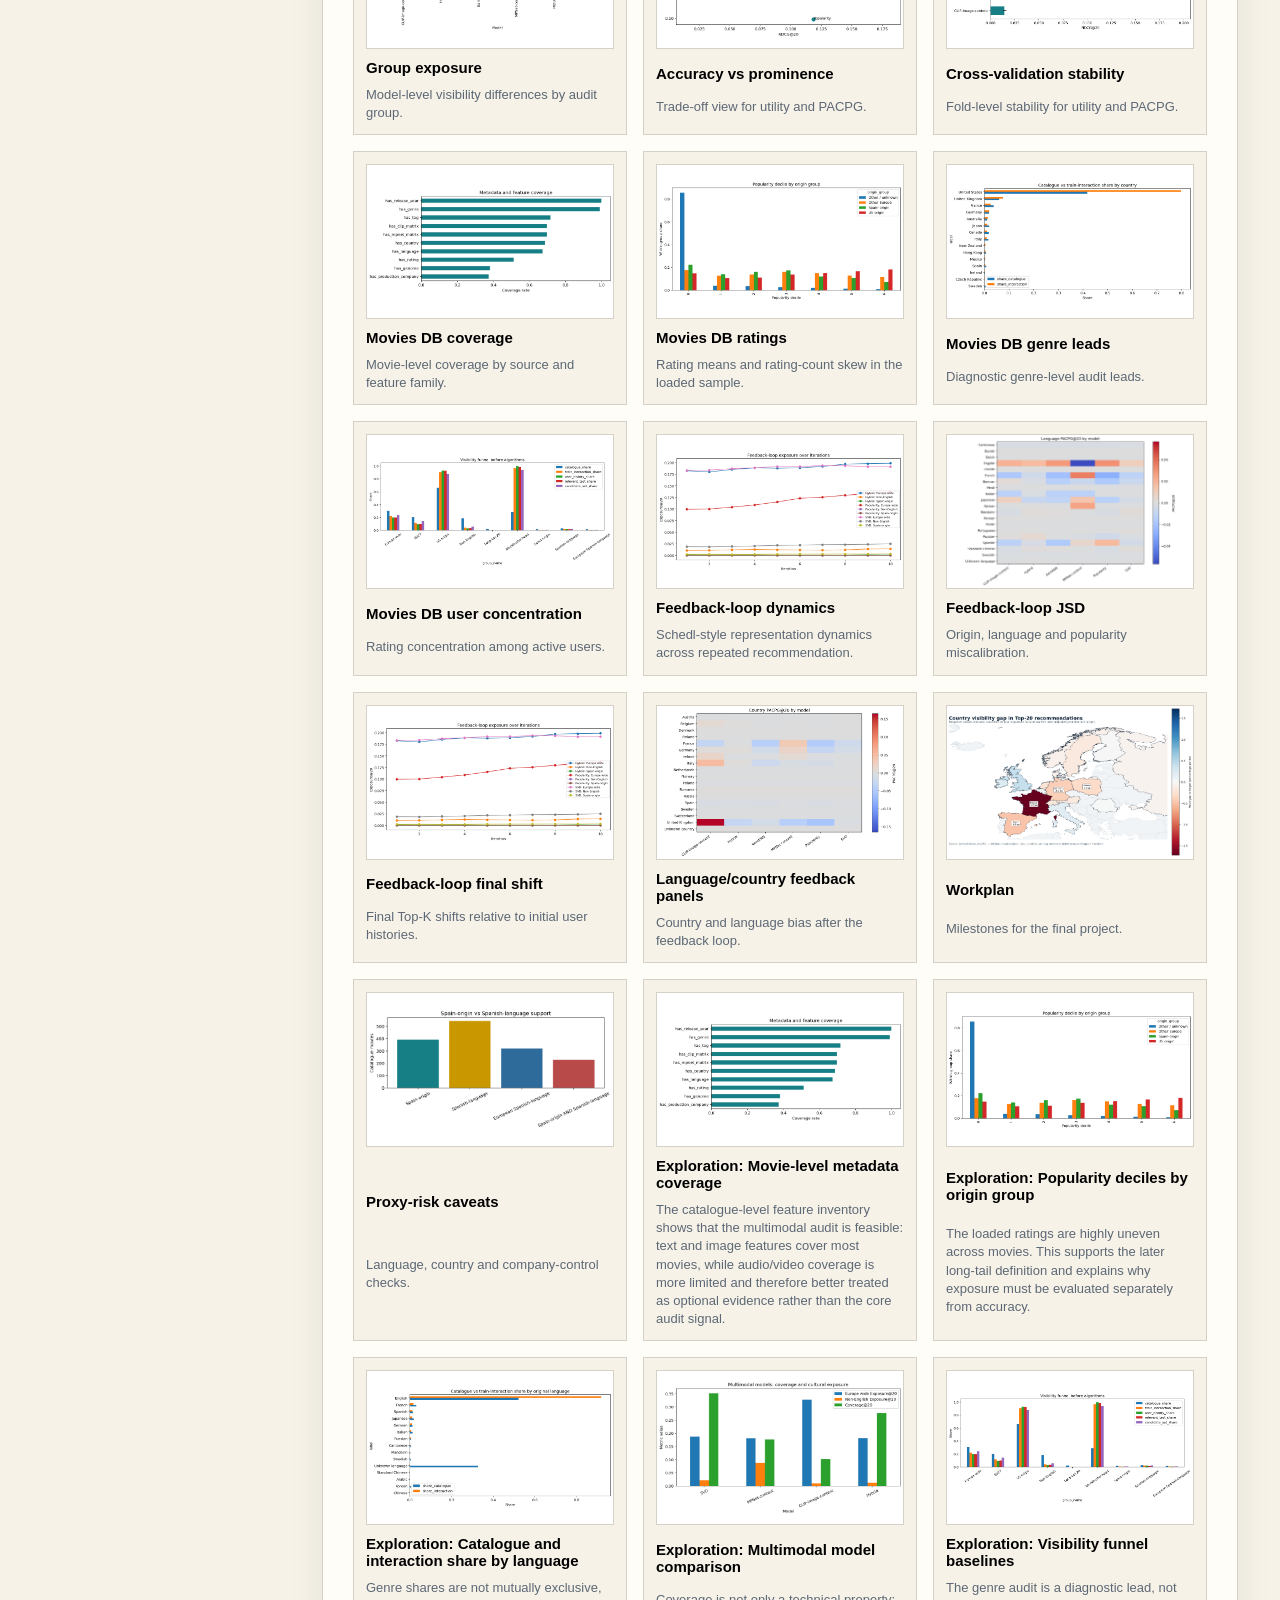
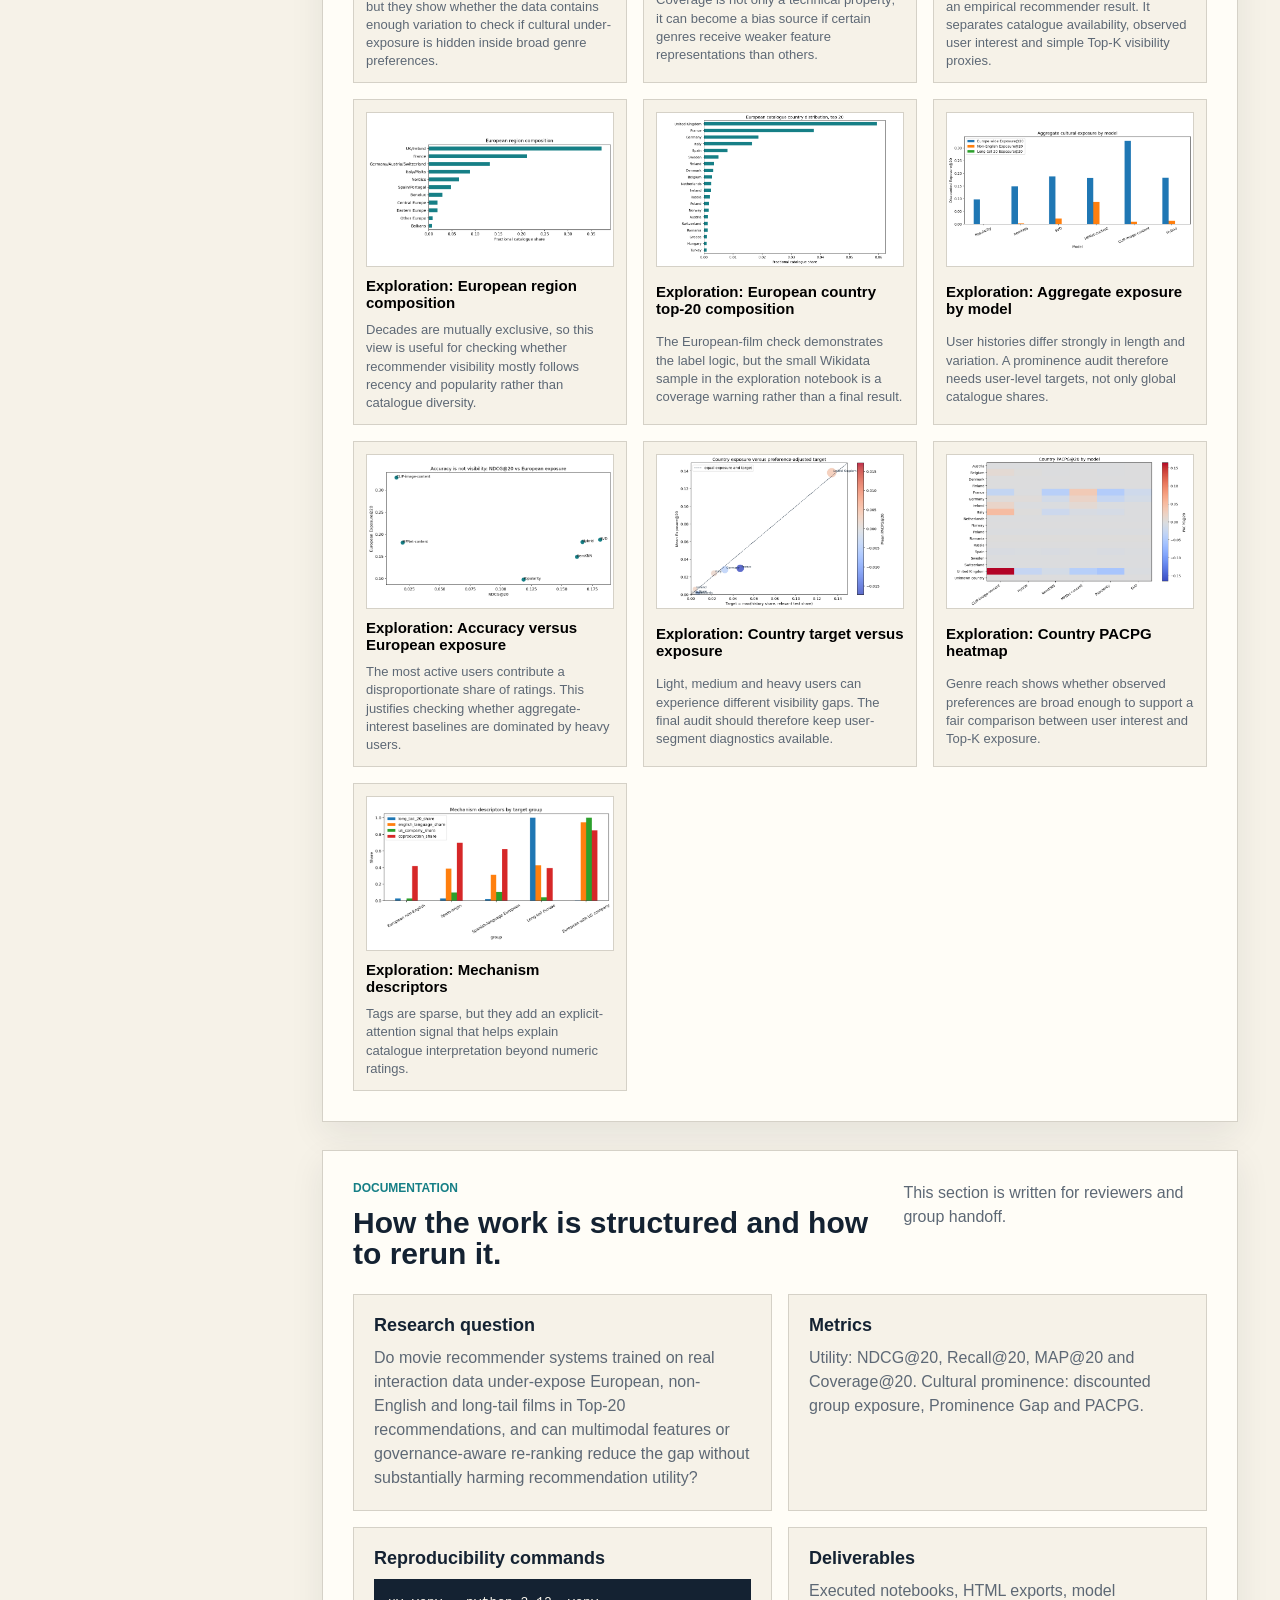
==== commit 79cba3e5: "fix ui" ====
--- a/ui/index.html
+++ b/ui/index.html
@@ -326,7 +326,7 @@
           </div>
 
           <figure class="wide-figure">
-            <img src="../outputs/15_cv_metric_stability.png" alt="Cross-validation metric stability chart" />
+            <img src="../cultural_prominence_audit/outputs/final_notebook_figures/17_cv_ndcg_stability.png" alt="Cross-validation metric stability chart" />
             <figcaption>
               Mean fold performance with fold-level variation. The left panel tracks utility; the right panel tracks combined PACPG stability.
             </figcaption>
@@ -377,10 +377,9 @@
           </div>
 
           <figure class="wide-figure">
-            <img src="../outputs/32_feedback_loop_jsd_heatmap.png" alt="Feedback-loop JSD heatmap" />
+            <img src="../cultural_prominence_audit/outputs/final_notebook_figures/18_feedback_loop_exposure.png" alt="Feedback-loop exposure drift chart" />
             <figcaption>
-              JSD compares origin, language and popularity distributions in recommendations/profiles
-              against each user's initial history distribution.
+              Exposure drift across repeated recommendation rounds in the bounded feedback-loop stress test.
             </figcaption>
           </figure>
 
